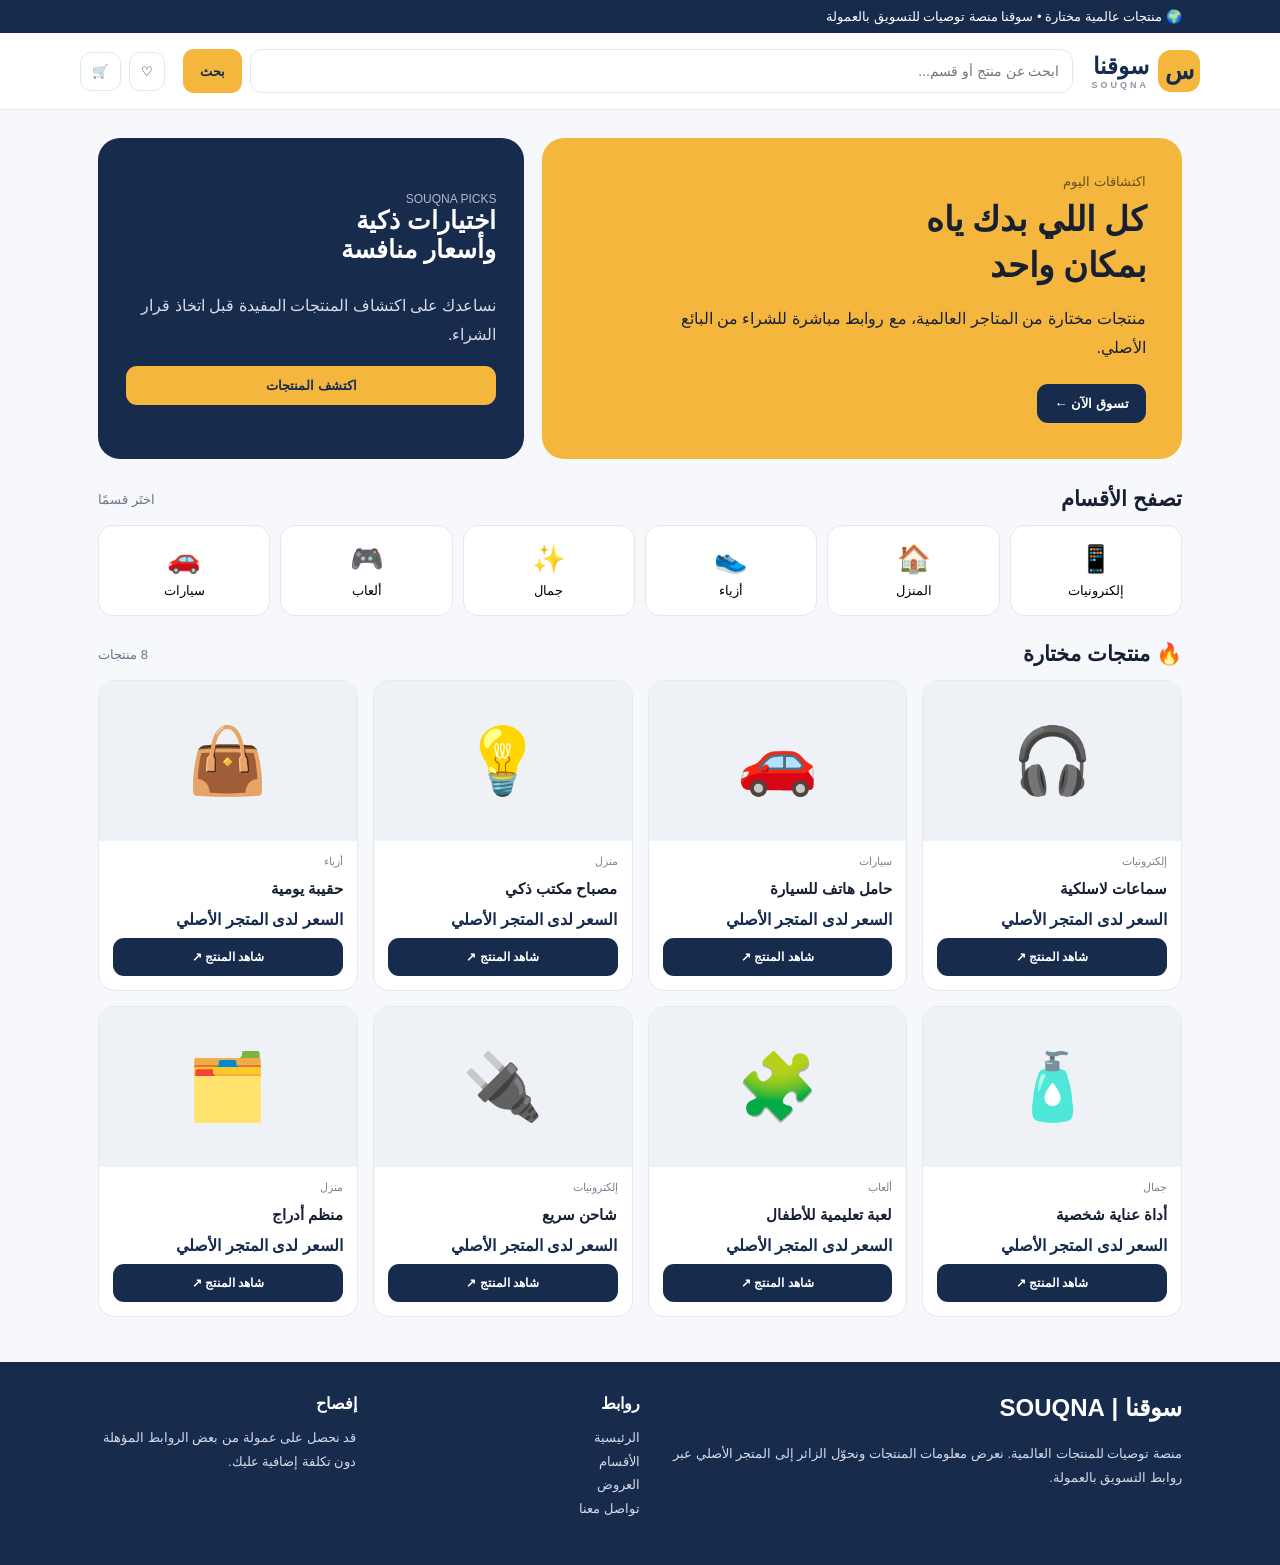
==== index.html @ 935a35ca "Update index.html" ====
<!doctype html>
<html lang="ar" dir="rtl">
<head>
  <meta name="mitgo-verification" content="55e03d18-4395-484b-be95-e72c18023c49" />
<meta charset="utf-8">
<meta name="viewport" content="width=device-width,initial-scale=1">
<title>سوقنا | SOUQNA</title>
<style>
:root{--navy:#172b4d;--gold:#f5b63d;--bg:#f6f8fb;--text:#172033;--muted:#697386;--line:#e4e8ef}
*{box-sizing:border-box}body{margin:0;font-family:Tahoma,Arial,sans-serif;background:var(--bg);color:var(--text)}
a{text-decoration:none;color:inherit}.wrap{max-width:1120px;margin:auto;padding:0 18px}
.top{background:var(--navy);color:#fff;font-size:13px;padding:9px 0}.header{background:#fff;border-bottom:1px solid var(--line);position:sticky;top:0;z-index:3}
.head{display:flex;align-items:center;gap:18px;padding:16px 0}.brand{display:flex;align-items:center;gap:9px;font-weight:800;font-size:23px;color:var(--navy);white-space:nowrap}.logo{width:42px;height:42px;border-radius:13px;background:var(--gold);display:grid;place-items:center;font-size:24px}
.search{flex:1;display:flex;gap:8px}.search input{width:100%;border:1px solid var(--line);border-radius:12px;padding:13px;font-size:14px}.btn{border:0;border-radius:11px;padding:12px 17px;font-weight:700;cursor:pointer}.primary{background:var(--navy);color:#fff}.gold{background:var(--gold);color:var(--navy)}.icons{display:flex;gap:8px}.iconbtn{border:1px solid var(--line);background:#fff;border-radius:11px;padding:11px;cursor:pointer}
.hero{margin:28px 0;display:grid;grid-template-columns:1.2fr .8fr;gap:18px}.hero-main{background:var(--gold);border-radius:22px;padding:36px;min-height:250px;display:flex;flex-direction:column;justify-content:center}.hero-main h1{font-size:34px;margin:8px 0;line-height:1.35}.hero-main p{margin:8px 0 22px;max-width:470px;line-height:1.8}.hero-side{background:var(--navy);color:#fff;border-radius:22px;padding:28px;display:flex;flex-direction:column;justify-content:center}.hero-side h2{font-size:25px;margin:0 0 12px}.section-head{display:flex;justify-content:space-between;align-items:center;margin:26px 0 14px}.section-head h2{font-size:21px;margin:0}.muted{color:var(--muted);font-size:13px}.categories{display:grid;grid-template-columns:repeat(6,1fr);gap:10px}.cat{background:#fff;border:1px solid var(--line);border-radius:15px;padding:17px 8px;text-align:center;cursor:pointer}.cat b{display:block;font-size:27px;margin-bottom:8px}.products{display:grid;grid-template-columns:repeat(4,1fr);gap:15px}.product{background:#fff;border:1px solid var(--line);border-radius:16px;overflow:hidden;display:flex;flex-direction:column}.visual{height:160px;background:#eef2f7;display:grid;place-items:center;font-size:65px}.body{padding:14px;display:flex;flex-direction:column;gap:9px;flex:1}.tag{font-size:11px;color:#7b8494}.product h3{font-size:15px;margin:0;line-height:1.6}.price{font-weight:800;color:var(--navy)}.product .btn{margin-top:auto;width:100%;font-size:12px}.notice{margin:20px 0;padding:14px;border:1px solid var(--line);background:#fff;border-radius:12px;display:none}.footer{margin-top:45px;background:var(--navy);color:#fff;padding:32px 0}.footer-grid{display:grid;grid-template-columns:2fr 1fr 1fr;gap:25px}.footer p{color:#d5dbea;line-height:1.8;font-size:13px}.small{font-size:12px;color:#aeb9ce}
@media(max-width:800px){.hero{grid-template-columns:1fr}.categories{grid-template-columns:repeat(3,1fr)}.products{grid-template-columns:repeat(2,1fr)}.head{flex-wrap:wrap}.search{order:3;flex-basis:100%}.hero-main h1{font-size:28px}.footer-grid{grid-template-columns:1fr 1fr}}
@media(max-width:430px){.wrap{padding:0 12px}.brand{font-size:20px}.icons{margin-right:auto}.hero-main,.hero-side{padding:24px}.products{gap:10px}.visual{height:125px}.body{padding:11px}.categories{gap:7px}.cat{font-size:12px}}
</style>
</head>
<body>
<div class="top"><div class="wrap">🌍 منتجات عالمية مختارة • سوقنا منصة توصيات للتسويق بالعمولة</div></div>
<header class="header"><div class="wrap head">
<a class="brand" href="#"><span class="logo">س</span><span>سوقنا<small style="display:block;font-size:9px;letter-spacing:3px;color:#8a94a6">SOUQNA</small></span></a>
<div class="search"><input id="search" placeholder="ابحث عن منتج أو قسم..."><button class="btn gold" onclick="filterProducts()">بحث</button></div>
<div class="icons"><button class="iconbtn" onclick="show('المفضلة ستتوفر عند ربط قاعدة البيانات.')">♡</button><button class="iconbtn" onclick="show('السلة غير مطلوبة في نموذج Affiliate؛ الشراء يتم لدى المتجر الأصلي.')">🛒</button></div>
</div></header>
<main class="wrap">
<section class="hero"><div class="hero-main"><div class="muted" style="color:#66501b">اكتشافات اليوم</div><h1>كل اللي بدك ياه<br>بمكان واحد</h1><p>منتجات مختارة من المتاجر العالمية، مع روابط مباشرة للشراء من البائع الأصلي.</p><div><button class="btn primary" onclick="document.getElementById('products').scrollIntoView({behavior:'smooth'})">تسوق الآن ←</button></div></div><div class="hero-side"><div class="small">SOUQNA PICKS</div><h2>اختيارات ذكية<br>وأسعار منافسة</h2><p style="line-height:1.8;color:#d5dbea">نساعدك على اكتشاف المنتجات المفيدة قبل اتخاذ قرار الشراء.</p><button class="btn gold" onclick="setCategory('الكل')">اكتشف المنتجات</button></div></section>
<div class="section-head"><h2>تصفح الأقسام</h2><span class="muted">اختَر قسمًا</span></div>
<div class="categories">
<button class="cat" onclick="setCategory('إلكترونيات')"><b>📱</b>إلكترونيات</button><button class="cat" onclick="setCategory('منزل')"><b>🏠</b>المنزل</button><button class="cat" onclick="setCategory('أزياء')"><b>👟</b>أزياء</button><button class="cat" onclick="setCategory('جمال')"><b>✨</b>جمال</button><button class="cat" onclick="setCategory('ألعاب')"><b>🎮</b>ألعاب</button><button class="cat" onclick="setCategory('سيارات')"><b>🚗</b>سيارات</button>
</div>
<div class="section-head"><h2>🔥 منتجات مختارة</h2><span id="count" class="muted"></span></div>
<div id="products" class="products"></div><div id="notice" class="notice" role="status"></div>
</main>
<footer class="footer"><div class="wrap footer-grid"><div><h2 style="margin-top:0">سوقنا | SOUQNA</h2><p>منصة توصيات للمنتجات العالمية. نعرض معلومات المنتجات ونحوّل الزائر إلى المتجر الأصلي عبر روابط التسويق بالعمولة.</p></div><div><b>روابط</b><p>الرئيسية<br>الأقسام<br>العروض<br>تواصل معنا</p></div><div><b>إفصاح</b><p>قد نحصل على عمولة من بعض الروابط المؤهلة دون تكلفة إضافية عليك.</p></div></div></footer>
<script>
const data=[
['سماعات لاسلكية','إلكترونيات','🎧'],['حامل هاتف للسيارة','سيارات','🚗'],['مصباح مكتب ذكي','منزل','💡'],['حقيبة يومية','أزياء','👜'],['أداة عناية شخصية','جمال','🧴'],['لعبة تعليمية للأطفال','ألعاب','🧩'],['شاحن سريع','إلكترونيات','🔌'],['منظم أدراج','منزل','🗂️']
];
let category='الكل';
function render(){const q=document.getElementById('search').value.trim().toLowerCase();const arr=data.filter(p=>(category==='الكل'||p[1]===category)&&(!q||(p[0]+' '+p[1]).toLowerCase().includes(q)));document.getElementById('count').textContent=arr.length+' منتجات';document.getElementById('products').innerHTML=arr.map(p=>`<article class="product"><div class="visual">${p[2]}</div><div class="body"><span class="tag">${p[1]}</span><h3>${p[0]}</h3><div class="price">السعر لدى المتجر الأصلي</div><button class="btn primary" onclick="show('هذا نموذج تجريبي. سنضع رابط Affiliate الحقيقي بعد اعتماد البرنامج وربط المنتجات.')">شاهد المنتج ↗</button></div></article>`).join('')||'<p class="muted">لم نجد منتجات مطابقة.</p>'}
function setCategory(c){category=c;render();document.getElementById('products').scrollIntoView({behavior:'smooth',block:'start'})}
function filterProducts(){category='الكل';render()}
function show(t){const n=document.getElementById('notice');n.textContent=t;n.style.display='block'}
document.getElementById('search').addEventListener('keydown',e=>{if(e.key==='Enter')filterProducts()});render();
</script>
</body>
</html>
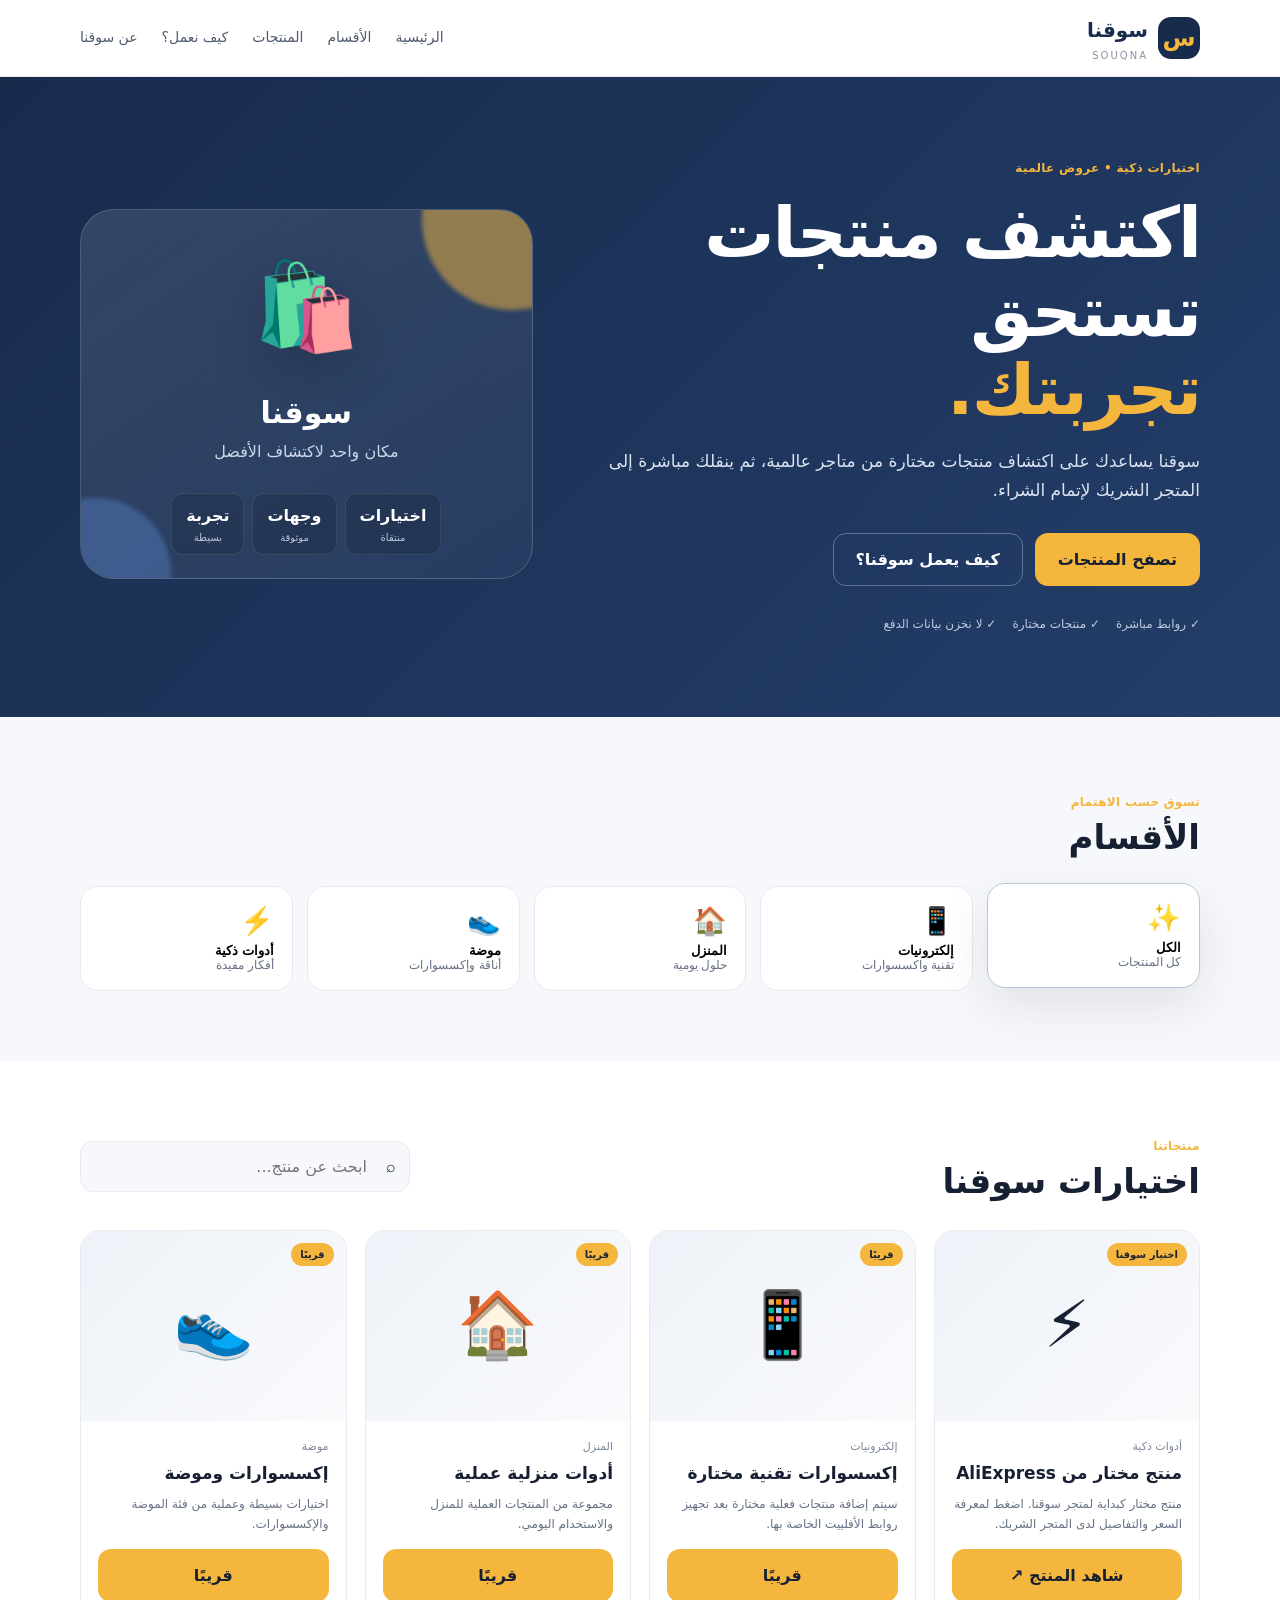
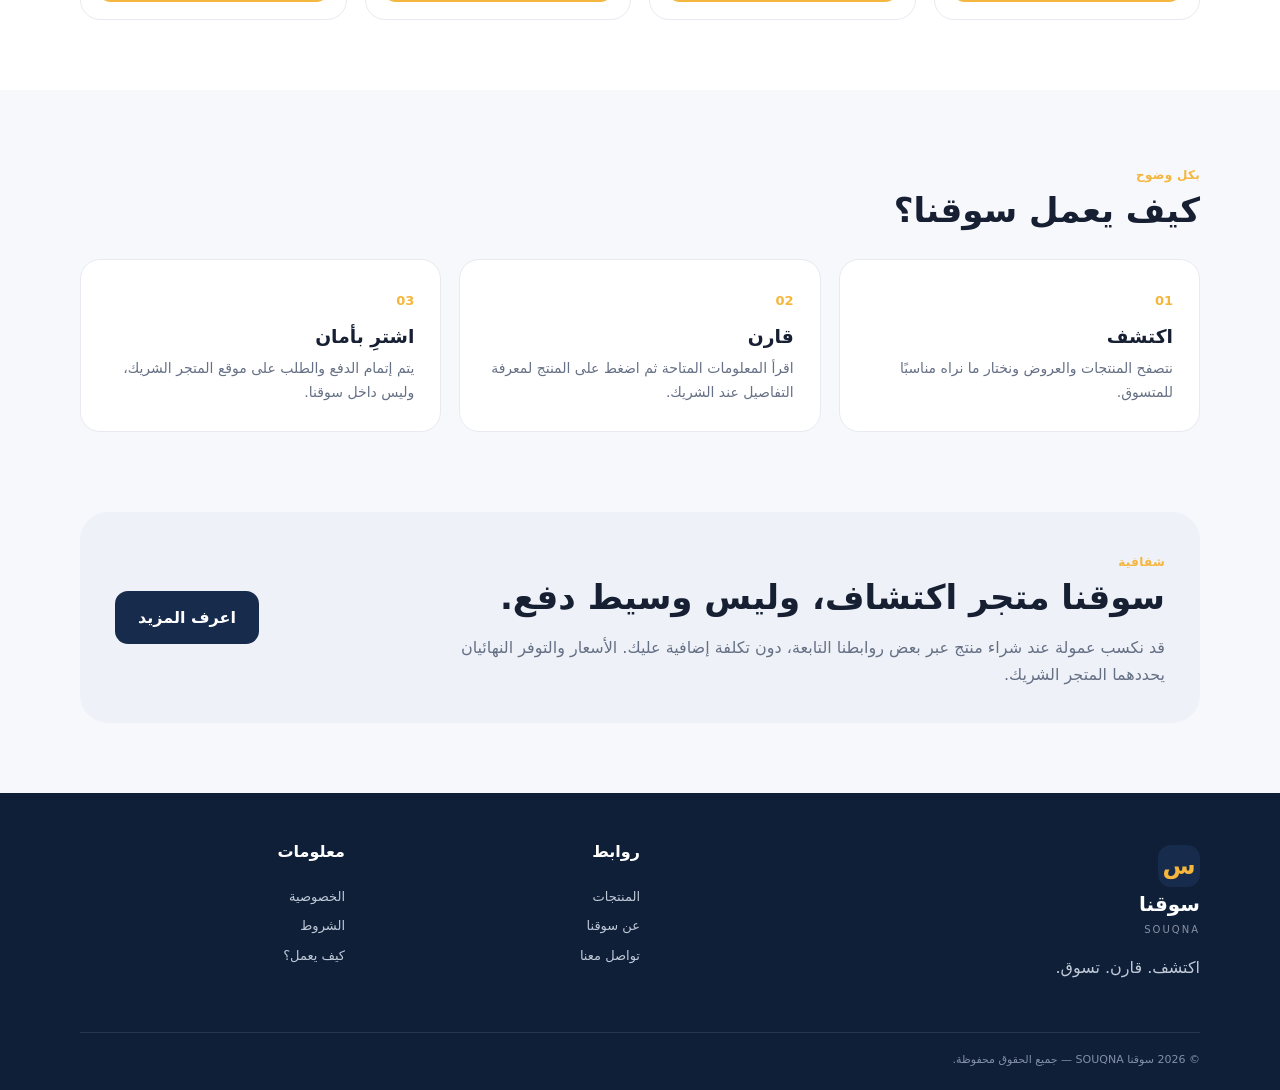
==== commit c686e8ea: "Add files via upload" ====
--- a/index.html
+++ b/index.html
@@ -1,49 +1,116 @@
 <!doctype html>
 <html lang="ar" dir="rtl">
 <head>
-  <meta name="mitgo-verification" content="55e03d18-4395-484b-be95-e72c18023c49" />
-<meta charset="utf-8">
-<meta name="viewport" content="width=device-width,initial-scale=1">
-<title>سوقنا | SOUQNA</title>
-<style>
-:root{--navy:#172b4d;--gold:#f5b63d;--bg:#f6f8fb;--text:#172033;--muted:#697386;--line:#e4e8ef}
-*{box-sizing:border-box}body{margin:0;font-family:Tahoma,Arial,sans-serif;background:var(--bg);color:var(--text)}
-a{text-decoration:none;color:inherit}.wrap{max-width:1120px;margin:auto;padding:0 18px}
-.top{background:var(--navy);color:#fff;font-size:13px;padding:9px 0}.header{background:#fff;border-bottom:1px solid var(--line);position:sticky;top:0;z-index:3}
-.head{display:flex;align-items:center;gap:18px;padding:16px 0}.brand{display:flex;align-items:center;gap:9px;font-weight:800;font-size:23px;color:var(--navy);white-space:nowrap}.logo{width:42px;height:42px;border-radius:13px;background:var(--gold);display:grid;place-items:center;font-size:24px}
-.search{flex:1;display:flex;gap:8px}.search input{width:100%;border:1px solid var(--line);border-radius:12px;padding:13px;font-size:14px}.btn{border:0;border-radius:11px;padding:12px 17px;font-weight:700;cursor:pointer}.primary{background:var(--navy);color:#fff}.gold{background:var(--gold);color:var(--navy)}.icons{display:flex;gap:8px}.iconbtn{border:1px solid var(--line);background:#fff;border-radius:11px;padding:11px;cursor:pointer}
-.hero{margin:28px 0;display:grid;grid-template-columns:1.2fr .8fr;gap:18px}.hero-main{background:var(--gold);border-radius:22px;padding:36px;min-height:250px;display:flex;flex-direction:column;justify-content:center}.hero-main h1{font-size:34px;margin:8px 0;line-height:1.35}.hero-main p{margin:8px 0 22px;max-width:470px;line-height:1.8}.hero-side{background:var(--navy);color:#fff;border-radius:22px;padding:28px;display:flex;flex-direction:column;justify-content:center}.hero-side h2{font-size:25px;margin:0 0 12px}.section-head{display:flex;justify-content:space-between;align-items:center;margin:26px 0 14px}.section-head h2{font-size:21px;margin:0}.muted{color:var(--muted);font-size:13px}.categories{display:grid;grid-template-columns:repeat(6,1fr);gap:10px}.cat{background:#fff;border:1px solid var(--line);border-radius:15px;padding:17px 8px;text-align:center;cursor:pointer}.cat b{display:block;font-size:27px;margin-bottom:8px}.products{display:grid;grid-template-columns:repeat(4,1fr);gap:15px}.product{background:#fff;border:1px solid var(--line);border-radius:16px;overflow:hidden;display:flex;flex-direction:column}.visual{height:160px;background:#eef2f7;display:grid;place-items:center;font-size:65px}.body{padding:14px;display:flex;flex-direction:column;gap:9px;flex:1}.tag{font-size:11px;color:#7b8494}.product h3{font-size:15px;margin:0;line-height:1.6}.price{font-weight:800;color:var(--navy)}.product .btn{margin-top:auto;width:100%;font-size:12px}.notice{margin:20px 0;padding:14px;border:1px solid var(--line);background:#fff;border-radius:12px;display:none}.footer{margin-top:45px;background:var(--navy);color:#fff;padding:32px 0}.footer-grid{display:grid;grid-template-columns:2fr 1fr 1fr;gap:25px}.footer p{color:#d5dbea;line-height:1.8;font-size:13px}.small{font-size:12px;color:#aeb9ce}
-@media(max-width:800px){.hero{grid-template-columns:1fr}.categories{grid-template-columns:repeat(3,1fr)}.products{grid-template-columns:repeat(2,1fr)}.head{flex-wrap:wrap}.search{order:3;flex-basis:100%}.hero-main h1{font-size:28px}.footer-grid{grid-template-columns:1fr 1fr}}
-@media(max-width:430px){.wrap{padding:0 12px}.brand{font-size:20px}.icons{margin-right:auto}.hero-main,.hero-side{padding:24px}.products{gap:10px}.visual{height:125px}.body{padding:11px}.categories{gap:7px}.cat{font-size:12px}}
-</style>
+  <meta charset="utf-8">
+  <meta name="viewport" content="width=device-width, initial-scale=1">
+  <meta name="description" content="سوقنا - متجر أفلييت عربي لاكتشاف المنتجات والعروض المختارة.">
+  <meta name="theme-color" content="#172b4d">
+  <title>سوقنا | SOUQNA</title>
+  <link rel="stylesheet" href="style.css">
 </head>
 <body>
-<div class="top"><div class="wrap">🌍 منتجات عالمية مختارة • سوقنا منصة توصيات للتسويق بالعمولة</div></div>
-<header class="header"><div class="wrap head">
-<a class="brand" href="#"><span class="logo">س</span><span>سوقنا<small style="display:block;font-size:9px;letter-spacing:3px;color:#8a94a6">SOUQNA</small></span></a>
-<div class="search"><input id="search" placeholder="ابحث عن منتج أو قسم..."><button class="btn gold" onclick="filterProducts()">بحث</button></div>
-<div class="icons"><button class="iconbtn" onclick="show('المفضلة ستتوفر عند ربط قاعدة البيانات.')">♡</button><button class="iconbtn" onclick="show('السلة غير مطلوبة في نموذج Affiliate؛ الشراء يتم لدى المتجر الأصلي.')">🛒</button></div>
-</div></header>
-<main class="wrap">
-<section class="hero"><div class="hero-main"><div class="muted" style="color:#66501b">اكتشافات اليوم</div><h1>كل اللي بدك ياه<br>بمكان واحد</h1><p>منتجات مختارة من المتاجر العالمية، مع روابط مباشرة للشراء من البائع الأصلي.</p><div><button class="btn primary" onclick="document.getElementById('products').scrollIntoView({behavior:'smooth'})">تسوق الآن ←</button></div></div><div class="hero-side"><div class="small">SOUQNA PICKS</div><h2>اختيارات ذكية<br>وأسعار منافسة</h2><p style="line-height:1.8;color:#d5dbea">نساعدك على اكتشاف المنتجات المفيدة قبل اتخاذ قرار الشراء.</p><button class="btn gold" onclick="setCategory('الكل')">اكتشف المنتجات</button></div></section>
-<div class="section-head"><h2>تصفح الأقسام</h2><span class="muted">اختَر قسمًا</span></div>
-<div class="categories">
-<button class="cat" onclick="setCategory('إلكترونيات')"><b>📱</b>إلكترونيات</button><button class="cat" onclick="setCategory('منزل')"><b>🏠</b>المنزل</button><button class="cat" onclick="setCategory('أزياء')"><b>👟</b>أزياء</button><button class="cat" onclick="setCategory('جمال')"><b>✨</b>جمال</button><button class="cat" onclick="setCategory('ألعاب')"><b>🎮</b>ألعاب</button><button class="cat" onclick="setCategory('سيارات')"><b>🚗</b>سيارات</button>
-</div>
-<div class="section-head"><h2>🔥 منتجات مختارة</h2><span id="count" class="muted"></span></div>
-<div id="products" class="products"></div><div id="notice" class="notice" role="status"></div>
-</main>
-<footer class="footer"><div class="wrap footer-grid"><div><h2 style="margin-top:0">سوقنا | SOUQNA</h2><p>منصة توصيات للمنتجات العالمية. نعرض معلومات المنتجات ونحوّل الزائر إلى المتجر الأصلي عبر روابط التسويق بالعمولة.</p></div><div><b>روابط</b><p>الرئيسية<br>الأقسام<br>العروض<br>تواصل معنا</p></div><div><b>إفصاح</b><p>قد نحصل على عمولة من بعض الروابط المؤهلة دون تكلفة إضافية عليك.</p></div></div></footer>
-<script>
-const data=[
-['سماعات لاسلكية','إلكترونيات','🎧'],['حامل هاتف للسيارة','سيارات','🚗'],['مصباح مكتب ذكي','منزل','💡'],['حقيبة يومية','أزياء','👜'],['أداة عناية شخصية','جمال','🧴'],['لعبة تعليمية للأطفال','ألعاب','🧩'],['شاحن سريع','إلكترونيات','🔌'],['منظم أدراج','منزل','🗂️']
-];
-let category='الكل';
-function render(){const q=document.getElementById('search').value.trim().toLowerCase();const arr=data.filter(p=>(category==='الكل'||p[1]===category)&&(!q||(p[0]+' '+p[1]).toLowerCase().includes(q)));document.getElementById('count').textContent=arr.length+' منتجات';document.getElementById('products').innerHTML=arr.map(p=>`<article class="product"><div class="visual">${p[2]}</div><div class="body"><span class="tag">${p[1]}</span><h3>${p[0]}</h3><div class="price">السعر لدى المتجر الأصلي</div><button class="btn primary" onclick="show('هذا نموذج تجريبي. سنضع رابط Affiliate الحقيقي بعد اعتماد البرنامج وربط المنتجات.')">شاهد المنتج ↗</button></div></article>`).join('')||'<p class="muted">لم نجد منتجات مطابقة.</p>'}
-function setCategory(c){category=c;render();document.getElementById('products').scrollIntoView({behavior:'smooth',block:'start'})}
-function filterProducts(){category='الكل';render()}
-function show(t){const n=document.getElementById('notice');n.textContent=t;n.style.display='block'}
-document.getElementById('search').addEventListener('keydown',e=>{if(e.key==='Enter')filterProducts()});render();
-</script>
+  <header class="topbar">
+    <div class="container nav">
+      <a class="brand" href="index.html" aria-label="سوقنا">
+        <span class="brand-mark">س</span>
+        <span><strong>سوقنا</strong><small>SOUQNA</small></span>
+      </a>
+      <nav class="navlinks" aria-label="التنقل">
+        <a href="#home">الرئيسية</a>
+        <a href="#categories">الأقسام</a>
+        <a href="#products">المنتجات</a>
+        <a href="#how">كيف نعمل؟</a>
+        <a href="about.html">عن سوقنا</a>
+      </nav>
+      <button class="menu-btn" id="menuBtn" aria-label="فتح القائمة">☰</button>
+    </div>
+  </header>
+
+  <main id="home">
+    <section class="hero">
+      <div class="container hero-grid">
+        <div>
+          <span class="eyebrow">اختيارات ذكية • عروض عالمية</span>
+          <h1>اكتشف منتجات تستحق<br><span>تجربتك.</span></h1>
+          <p>سوقنا يساعدك على اكتشاف منتجات مختارة من متاجر عالمية، ثم ينقلك مباشرة إلى المتجر الشريك لإتمام الشراء.</p>
+          <div class="hero-actions">
+            <a class="btn primary" href="#products">تصفح المنتجات</a>
+            <a class="btn ghost" href="#how">كيف يعمل سوقنا؟</a>
+          </div>
+          <div class="trust">
+            <span>✓ روابط مباشرة</span>
+            <span>✓ منتجات مختارة</span>
+            <span>✓ لا نخزن بيانات الدفع</span>
+          </div>
+        </div>
+        <div class="hero-card">
+          <div class="orb orb1"></div><div class="orb orb2"></div>
+          <div class="hero-icon">🛍️</div>
+          <strong>سوقنا</strong>
+          <span>مكان واحد لاكتشاف الأفضل</span>
+          <div class="mini-stats">
+            <div><b>اختيارات</b><small>منتقاة</small></div>
+            <div><b>وجهات</b><small>موثوقة</small></div>
+            <div><b>تجربة</b><small>بسيطة</small></div>
+          </div>
+        </div>
+      </div>
+    </section>
+
+    <section class="section" id="categories">
+      <div class="container">
+        <div class="section-head">
+          <div><span class="eyebrow">تسوق حسب الاهتمام</span><h2>الأقسام</h2></div>
+        </div>
+        <div class="categories">
+          <button class="cat active" data-category="all"><span>✨</span><b>الكل</b><small>كل المنتجات</small></button>
+          <button class="cat" data-category="electronics"><span>📱</span><b>إلكترونيات</b><small>تقنية واكسسوارات</small></button>
+          <button class="cat" data-category="home"><span>🏠</span><b>المنزل</b><small>حلول يومية</small></button>
+          <button class="cat" data-category="fashion"><span>👟</span><b>موضة</b><small>أناقة وإكسسوارات</small></button>
+          <button class="cat" data-category="gadgets"><span>⚡</span><b>أدوات ذكية</b><small>أفكار مفيدة</small></button>
+        </div>
+      </div>
+    </section>
+
+    <section class="section products-section" id="products">
+      <div class="container">
+        <div class="section-head products-head">
+          <div><span class="eyebrow">منتجاتنا</span><h2>اختيارات سوقنا</h2></div>
+          <div class="search-wrap"><span>⌕</span><input id="search" type="search" placeholder="ابحث عن منتج..."></div>
+        </div>
+        <div id="productsGrid" class="products-grid"></div>
+        <div id="empty" class="empty hidden">لا توجد منتجات مطابقة لبحثك.</div>
+      </div>
+    </section>
+
+    <section class="section how" id="how">
+      <div class="container">
+        <div class="section-head"><div><span class="eyebrow">بكل وضوح</span><h2>كيف يعمل سوقنا؟</h2></div></div>
+        <div class="steps">
+          <div class="step"><i>01</i><h3>اكتشف</h3><p>نتصفح المنتجات والعروض ونختار ما نراه مناسبًا للمتسوق.</p></div>
+          <div class="step"><i>02</i><h3>قارن</h3><p>اقرأ المعلومات المتاحة ثم اضغط على المنتج لمعرفة التفاصيل عند الشريك.</p></div>
+          <div class="step"><i>03</i><h3>اشترِ بأمان</h3><p>يتم إتمام الدفع والطلب على موقع المتجر الشريك، وليس داخل سوقنا.</p></div>
+        </div>
+      </div>
+    </section>
+
+    <section class="section about-strip">
+      <div class="container about-box">
+        <div><span class="eyebrow">شفافية</span><h2>سوقنا متجر اكتشاف، وليس وسيط دفع.</h2>
+        <p>قد نكسب عمولة عند شراء منتج عبر بعض روابطنا التابعة، دون تكلفة إضافية عليك. الأسعار والتوفر النهائيان يحددهما المتجر الشريك.</p></div>
+        <a class="btn dark" href="about.html">اعرف المزيد</a>
+      </div>
+    </section>
+  </main>
+
+  <footer>
+    <div class="container footer-grid">
+      <div><a class="brand footer-brand" href="index.html"><span class="brand-mark">س</span><span><strong>سوقنا</strong><small>SOUQNA</small></span></a><p>اكتشف. قارن. تسوق.</p></div>
+      <div><h4>روابط</h4><a href="#products">المنتجات</a><a href="about.html">عن سوقنا</a><a href="contact.html">تواصل معنا</a></div>
+      <div><h4>معلومات</h4><a href="privacy.html">الخصوصية</a><a href="terms.html">الشروط</a><a href="#how">كيف يعمل؟</a></div>
+    </div>
+    <div class="container copyright">© <span id="year"></span> سوقنا SOUQNA — جميع الحقوق محفوظة.</div>
+  </footer>
+  <script src="app.js"></script>
 </body>
-</html>
+</html>
--- a/style.css
+++ b/style.css
@@ -0,0 +1,11 @@
+:root{--navy:#172b4d;--navy2:#0f1f38;--gold:#f5b63d;--bg:#f7f8fb;--card:#fff;--text:#172033;--muted:#667085;--line:#e7eaf0;--radius:22px;--shadow:0 18px 50px rgba(18,32,55,.10)}
+*{box-sizing:border-box}html{scroll-behavior:smooth}body{margin:0;font-family:system-ui,-apple-system,"Segoe UI",Tahoma,Arial,sans-serif;background:var(--bg);color:var(--text);line-height:1.7}a{text-decoration:none;color:inherit}.container{width:min(1120px,calc(100% - 32px));margin:auto}
+.topbar{position:sticky;top:0;z-index:20;background:rgba(255,255,255,.94);backdrop-filter:blur(12px);border-bottom:1px solid var(--line)}.nav{height:76px;display:flex;align-items:center;gap:28px}.brand{display:flex;align-items:center;gap:10px;min-width:155px}.brand strong{display:block;font-size:20px;color:var(--navy)}.brand small{display:block;font-size:10px;letter-spacing:2px;color:#8791a3}.brand-mark{display:grid;place-items:center;width:42px;height:42px;border-radius:13px;background:var(--navy);color:var(--gold);font-weight:900;font-size:24px}.navlinks{display:flex;gap:24px;margin-right:auto;font-size:14px;color:#4f5b70}.navlinks a:hover{color:var(--navy)}.menu-btn{display:none;border:0;background:transparent;font-size:25px}
+.hero{background:linear-gradient(135deg,var(--navy),#243e69);color:#fff;padding:76px 0 82px;overflow:hidden}.hero-grid{display:grid;grid-template-columns:1.15fr .85fr;align-items:center;gap:55px}.eyebrow{font-size:12px;font-weight:800;color:var(--gold);letter-spacing:.3px}.hero h1{font-size:clamp(40px,6vw,70px);line-height:1.12;margin:14px 0 18px;letter-spacing:-2px}.hero h1 span{color:var(--gold)}.hero p{max-width:620px;color:#dce4f2;font-size:17px}.hero-actions{display:flex;gap:12px;margin:28px 0}.btn{display:inline-flex;align-items:center;justify-content:center;padding:12px 22px;border-radius:13px;font-weight:800;border:1px solid transparent;cursor:pointer}.btn.primary{background:var(--gold);color:#172033}.btn.ghost{border-color:#607496;color:#fff}.btn.dark{background:var(--navy);color:#fff}.trust{display:flex;flex-wrap:wrap;gap:16px;color:#bfcbe0;font-size:12px}.hero-card{position:relative;min-height:370px;border:1px solid rgba(255,255,255,.16);border-radius:34px;background:linear-gradient(145deg,rgba(255,255,255,.12),rgba(255,255,255,.04));display:flex;flex-direction:column;align-items:center;justify-content:center;overflow:hidden}.hero-icon{font-size:86px;filter:drop-shadow(0 15px 25px rgba(0,0,0,.18))}.hero-card strong{font-size:30px;margin-top:8px}.hero-card>span{color:#cbd6e8}.orb{position:absolute;border-radius:50%;filter:blur(2px);opacity:.5}.orb1{width:180px;height:180px;background:var(--gold);top:-80px;right:-70px}.orb2{width:150px;height:150px;background:#5279b8;bottom:-70px;left:-60px}.mini-stats{display:flex;gap:8px;margin-top:28px}.mini-stats div{background:rgba(0,0,0,.14);border:1px solid rgba(255,255,255,.1);padding:8px 14px;border-radius:12px;text-align:center}.mini-stats b,.mini-stats small{display:block}.mini-stats small{font-size:10px;color:#bdc9dc}
+.section{padding:70px 0}.section-head{display:flex;align-items:end;justify-content:space-between;margin-bottom:28px}.section h2{font-size:34px;margin:3px 0 0;line-height:1.2}.categories{display:grid;grid-template-columns:repeat(5,1fr);gap:14px}.cat{border:1px solid var(--line);background:#fff;border-radius:18px;padding:18px;text-align:right;cursor:pointer;transition:.2s}.cat:hover,.cat.active{transform:translateY(-3px);border-color:#b9c5d7;box-shadow:var(--shadow)}.cat span{font-size:27px;display:block;margin-bottom:6px}.cat b,.cat small{display:block}.cat small{color:var(--muted);font-size:12px}
+.products-section{background:#fff}.products-head{align-items:center}.search-wrap{display:flex;align-items:center;gap:8px;border:1px solid var(--line);background:var(--bg);padding:0 13px;border-radius:13px;width:min(330px,100%)}.search-wrap input{border:0;outline:0;background:transparent;padding:11px;width:100%;font:inherit}.products-grid{display:grid;grid-template-columns:repeat(4,1fr);gap:18px}.product{border:1px solid var(--line);border-radius:20px;overflow:hidden;background:#fff;transition:.2s;display:flex;flex-direction:column}.product:hover{transform:translateY(-4px);box-shadow:var(--shadow)}.product-media{height:190px;background:linear-gradient(135deg,#eef2f8,#f9fafc);display:grid;place-items:center;font-size:65px;position:relative}.badge{position:absolute;top:12px;right:12px;background:var(--gold);color:#1a2332;padding:3px 9px;border-radius:99px;font-size:10px;font-weight:900}.product-body{padding:17px;display:flex;flex-direction:column;flex:1}.product-cat{font-size:11px;color:#7a8598}.product h3{font-size:17px;line-height:1.45;margin:5px 0 8px}.product p{font-size:12px;color:var(--muted);margin:0 0 14px}.product .btn{width:100%;margin-top:auto}.empty{text-align:center;padding:40px;color:var(--muted)}.hidden{display:none}
+.how{background:var(--bg)}.steps{display:grid;grid-template-columns:repeat(3,1fr);gap:18px}.step{background:#fff;border:1px solid var(--line);padding:26px;border-radius:20px}.step i{font-style:normal;color:var(--gold);font-weight:900;font-size:13px}.step h3{margin:8px 0 4px}.step p{color:var(--muted);font-size:14px;margin:0}.about-strip{padding-top:10px}.about-box{background:#eef2f8;border-radius:28px;padding:35px;display:flex;justify-content:space-between;align-items:center;gap:25px}.about-box h2{max-width:680px}.about-box p{color:var(--muted);max-width:750px;margin-bottom:0}
+footer{background:var(--navy2);color:#bfc9d8;padding:45px 0 20px}.footer-grid{display:grid;grid-template-columns:2fr 1fr 1fr;gap:30px}.footer-brand strong{color:#fff}.footer-grid h4{color:#fff;margin-top:0}.footer-grid a{display:block;margin:7px 0;font-size:13px}.footer-grid a:hover{color:#fff}.copyright{border-top:1px solid rgba(255,255,255,.1);margin-top:35px;padding-top:18px;font-size:11px;color:#8290a7}
+.page{min-height:65vh;padding:65px 0}.page-card{background:#fff;border:1px solid var(--line);border-radius:25px;padding:35px;max-width:900px;margin:auto}.page-card h1{margin-top:0}.page-card h2{margin-top:30px}.page-card p,.page-card li{color:#5d687b}
+@media(max-width:850px){.navlinks{display:none}.menu-btn{display:block;margin-right:auto}.nav{height:68px}.hero{padding:55px 0}.hero-grid{grid-template-columns:1fr}.hero-card{min-height:290px}.categories{grid-template-columns:repeat(2,1fr)}.products-grid{grid-template-columns:repeat(2,1fr)}.steps{grid-template-columns:1fr}.about-box{flex-direction:column;align-items:flex-start}}
+@media(max-width:520px){.container{width:min(100% - 22px,1120px)}.hero h1{font-size:42px}.hero-actions{flex-direction:column}.btn{width:100%}.products-head{display:block}.search-wrap{width:100%;margin-top:18px}.products-grid{grid-template-columns:1fr 1fr;gap:10px}.product-media{height:150px}.product-body{padding:12px}.product h3{font-size:14px}.product p{font-size:11px}.categories{gap:9px}.cat{padding:13px}.cat small{font-size:10px}.section{padding:50px 0}.footer-grid{grid-template-columns:1fr 1fr}}
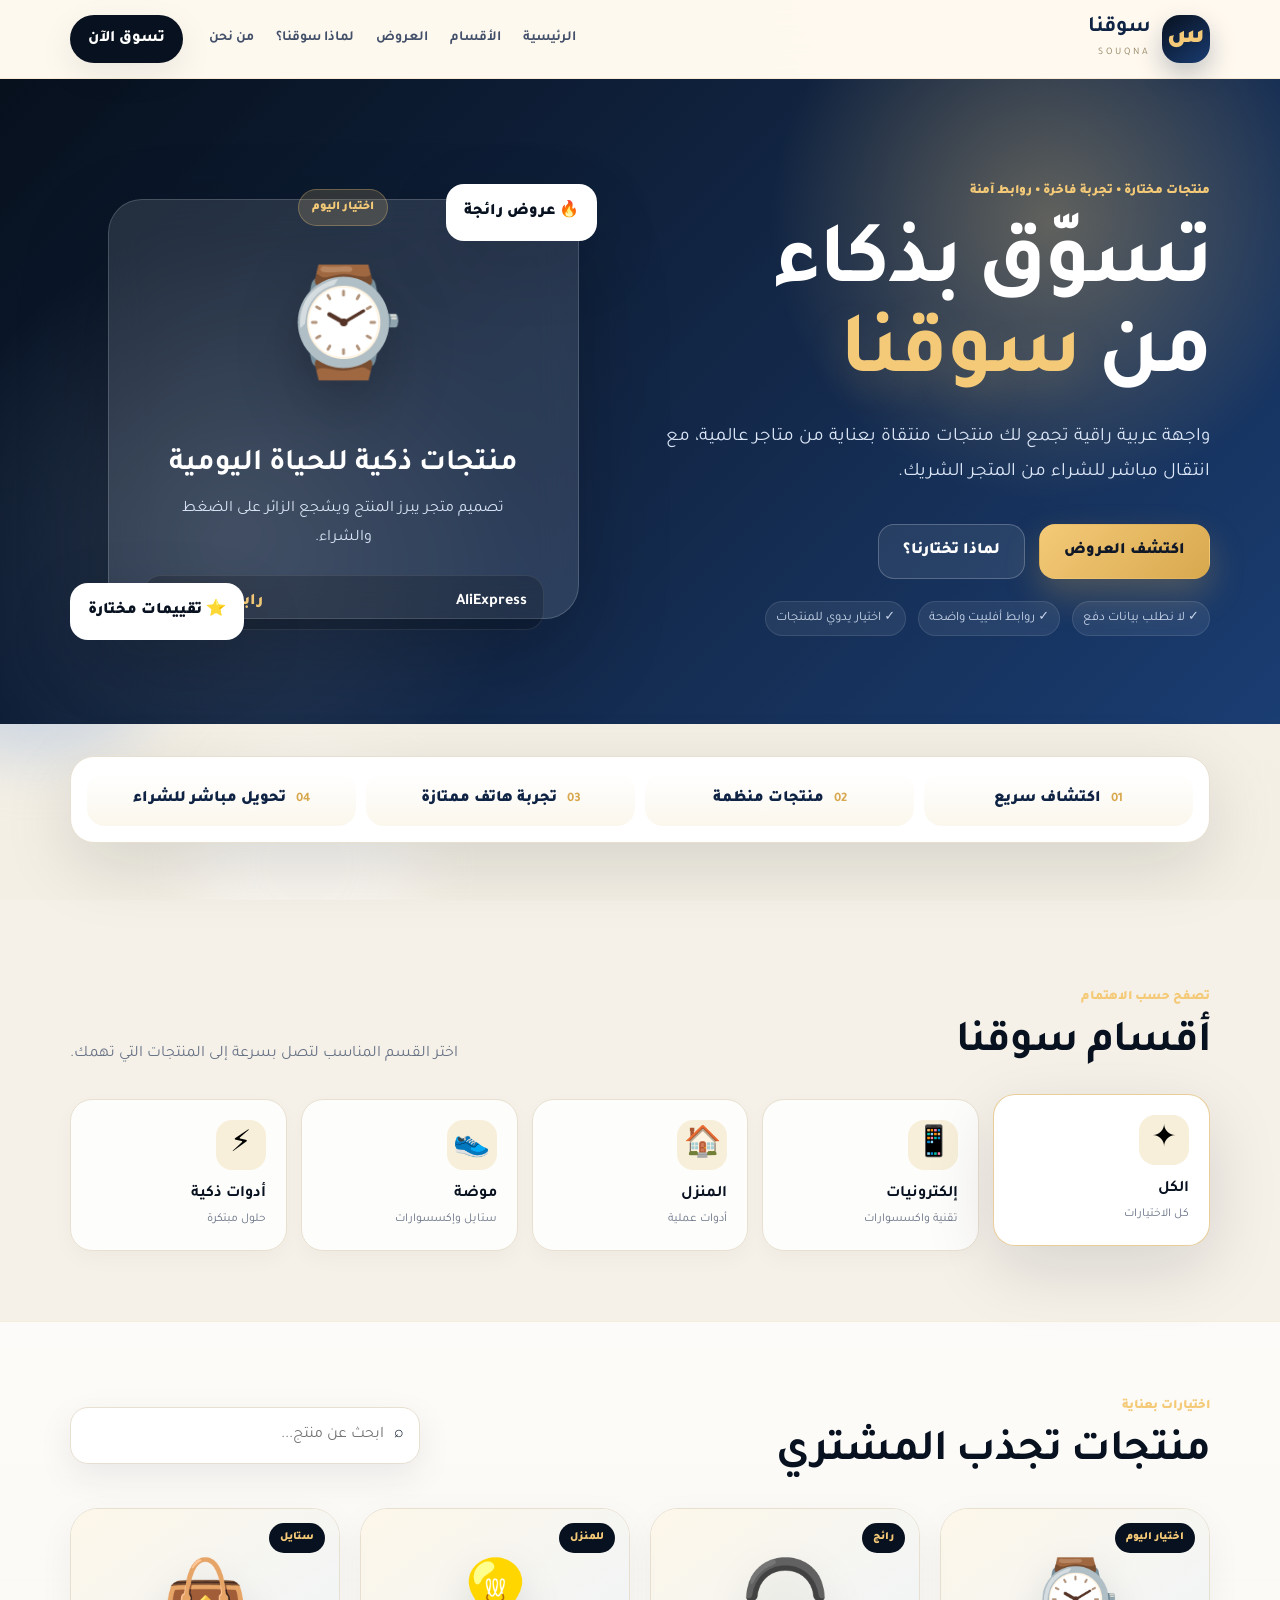
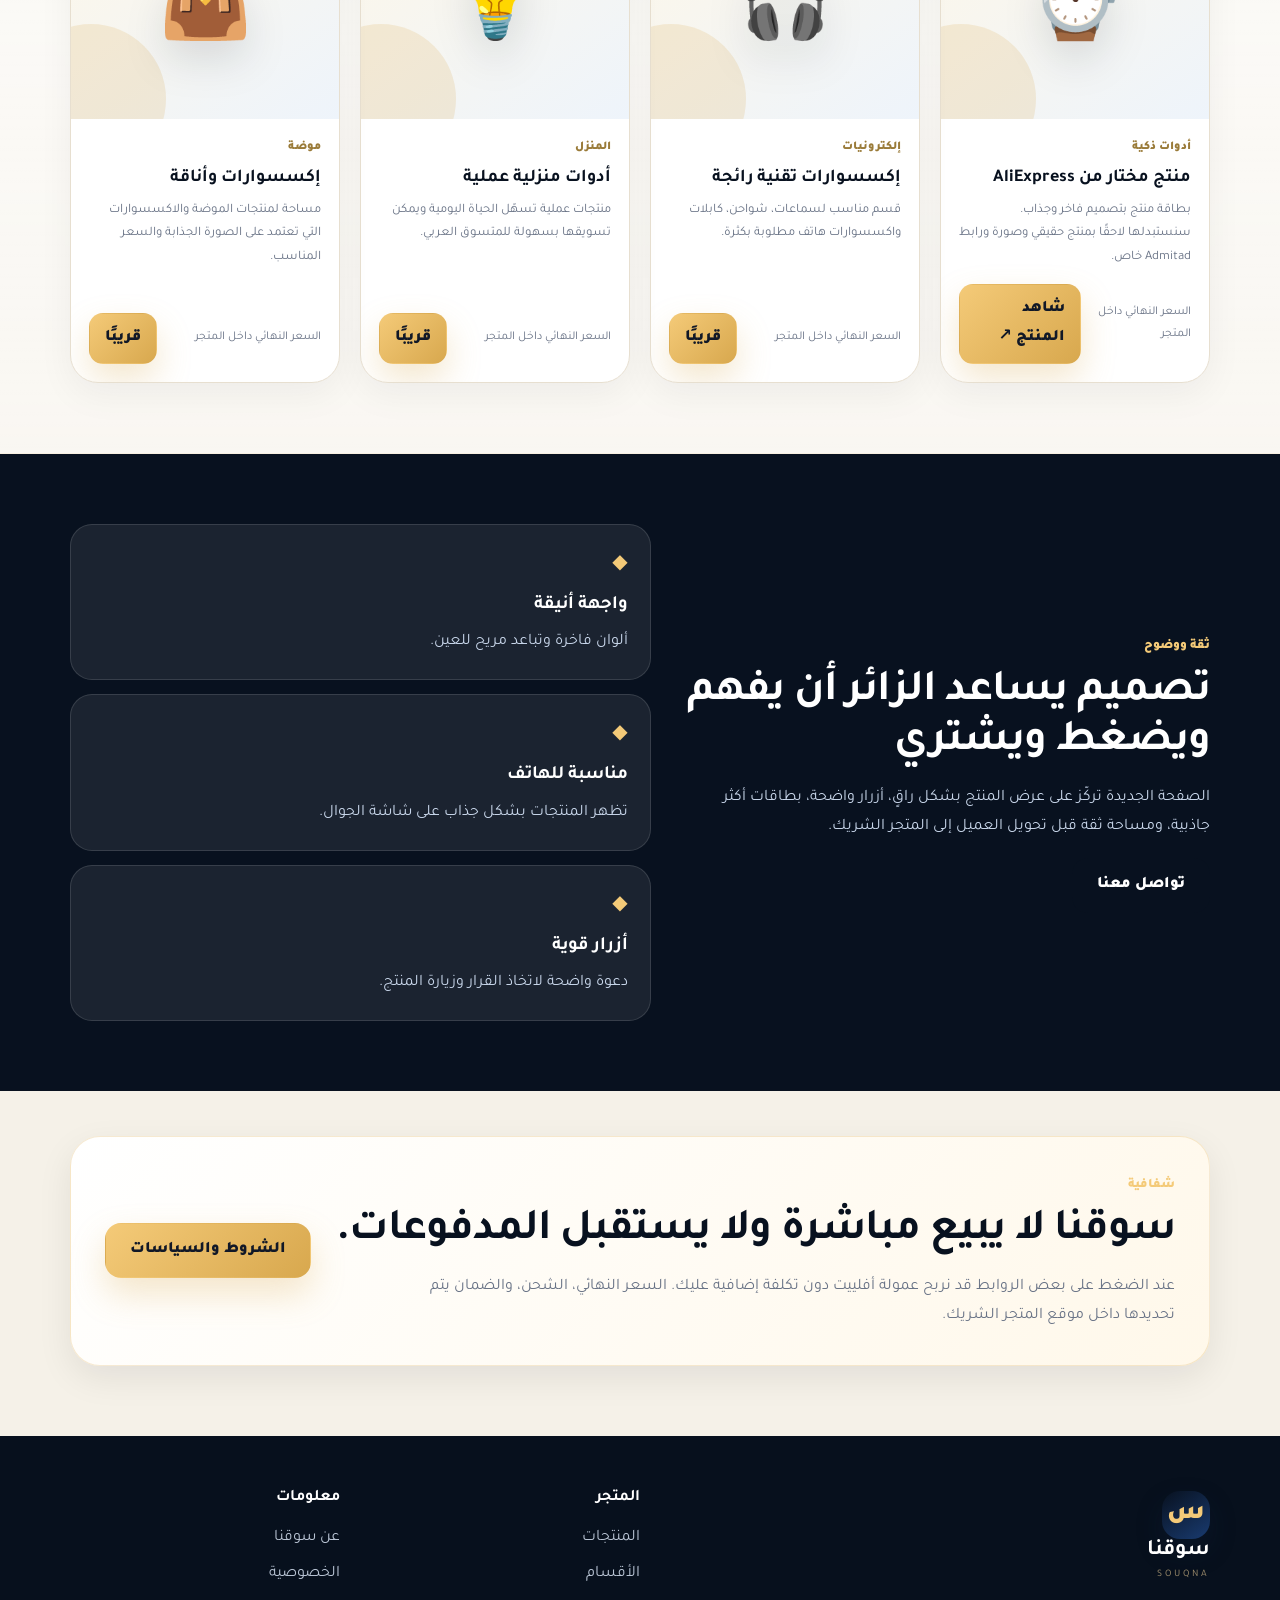
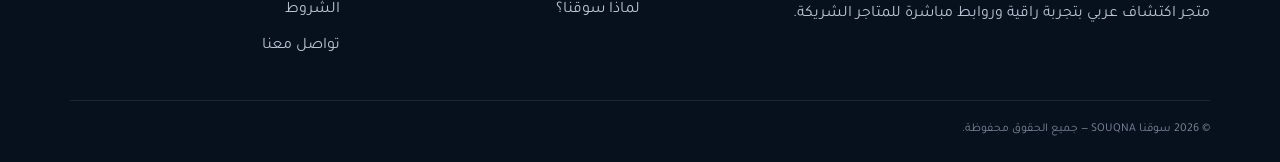
==== commit fcce040f: "Add files via upload" ====
--- a/index.html
+++ b/index.html
@@ -3,25 +3,31 @@
 <head>
   <meta charset="utf-8">
   <meta name="viewport" content="width=device-width, initial-scale=1">
-  <meta name="description" content="سوقنا - متجر أفلييت عربي لاكتشاف المنتجات والعروض المختارة.">
-  <meta name="theme-color" content="#172b4d">
+  <meta name="description" content="سوقنا SOUQNA - متجر اكتشاف عربي بتصميم فاخر لاختيار المنتجات والعروض العالمية.">
+  <meta name="theme-color" content="#08111f">
   <title>سوقنا | SOUQNA</title>
+  <link rel="preconnect" href="https://fonts.googleapis.com">
+  <link rel="preconnect" href="https://fonts.gstatic.com" crossorigin>
+  <link href="https://fonts.googleapis.com/css2?family=Tajawal:wght@400;500;700;800;900&display=swap" rel="stylesheet">
   <link rel="stylesheet" href="style.css">
 </head>
 <body>
+  <div class="site-bg" aria-hidden="true"><span></span><span></span><span></span></div>
+
   <header class="topbar">
     <div class="container nav">
       <a class="brand" href="index.html" aria-label="سوقنا">
         <span class="brand-mark">س</span>
-        <span><strong>سوقنا</strong><small>SOUQNA</small></span>
+        <span class="brand-copy"><strong>سوقنا</strong><small>SOUQNA</small></span>
       </a>
-      <nav class="navlinks" aria-label="التنقل">
+      <nav class="navlinks" id="navLinks" aria-label="التنقل">
         <a href="#home">الرئيسية</a>
         <a href="#categories">الأقسام</a>
-        <a href="#products">المنتجات</a>
-        <a href="#how">كيف نعمل؟</a>
-        <a href="about.html">عن سوقنا</a>
+        <a href="#products">العروض</a>
+        <a href="#why">لماذا سوقنا؟</a>
+        <a href="about.html">من نحن</a>
       </nav>
+      <a class="nav-cta" href="#products">تسوق الآن</a>
       <button class="menu-btn" id="menuBtn" aria-label="فتح القائمة">☰</button>
     </div>
   </header>
@@ -29,45 +35,58 @@
   <main id="home">
     <section class="hero">
       <div class="container hero-grid">
-        <div>
-          <span class="eyebrow">اختيارات ذكية • عروض عالمية</span>
-          <h1>اكتشف منتجات تستحق<br><span>تجربتك.</span></h1>
-          <p>سوقنا يساعدك على اكتشاف منتجات مختارة من متاجر عالمية، ثم ينقلك مباشرة إلى المتجر الشريك لإتمام الشراء.</p>
+        <div class="hero-content">
+          <span class="eyebrow">منتجات مختارة • تجربة فاخرة • روابط آمنة</span>
+          <h1>تسوّق بذكاء من <span>سوقنا</span></h1>
+          <p class="hero-lead">واجهة عربية راقية تجمع لك منتجات منتقاة بعناية من متاجر عالمية، مع انتقال مباشر للشراء من المتجر الشريك.</p>
           <div class="hero-actions">
-            <a class="btn primary" href="#products">تصفح المنتجات</a>
-            <a class="btn ghost" href="#how">كيف يعمل سوقنا؟</a>
+            <a class="btn primary" href="#products">اكتشف العروض</a>
+            <a class="btn glass" href="#why">لماذا تختارنا؟</a>
           </div>
-          <div class="trust">
-            <span>✓ روابط مباشرة</span>
-            <span>✓ منتجات مختارة</span>
-            <span>✓ لا نخزن بيانات الدفع</span>
+          <div class="trust-row" aria-label="مميزات الثقة">
+            <span>✓ لا نطلب بيانات دفع</span>
+            <span>✓ روابط أفلييت واضحة</span>
+            <span>✓ اختيار يدوي للمنتجات</span>
           </div>
         </div>
-        <div class="hero-card">
-          <div class="orb orb1"></div><div class="orb orb2"></div>
-          <div class="hero-icon">🛍️</div>
-          <strong>سوقنا</strong>
-          <span>مكان واحد لاكتشاف الأفضل</span>
-          <div class="mini-stats">
-            <div><b>اختيارات</b><small>منتقاة</small></div>
-            <div><b>وجهات</b><small>موثوقة</small></div>
-            <div><b>تجربة</b><small>بسيطة</small></div>
+        <div class="showcase" aria-label="واجهة منتجات سوقنا">
+          <div class="deal-card main-deal">
+            <span class="deal-badge">اختيار اليوم</span>
+            <div class="deal-visual">⌚</div>
+            <h2>منتجات ذكية للحياة اليومية</h2>
+            <p>تصميم متجر يبرز المنتج ويشجع الزائر على الضغط والشراء.</p>
+            <div class="deal-meta"><b>AliExpress</b><span>رابط مباشر ↗</span></div>
           </div>
+          <div class="floating-card card-a">🔥 عروض رائجة</div>
+          <div class="floating-card card-b">⭐ تقييمات مختارة</div>
         </div>
+      </div>
+    </section>
+
+    <section class="section feature-strip">
+      <div class="container feature-grid">
+        <div><b>01</b><span>اكتشاف سريع</span></div>
+        <div><b>02</b><span>منتجات منظمة</span></div>
+        <div><b>03</b><span>تجربة هاتف ممتازة</span></div>
+        <div><b>04</b><span>تحويل مباشر للشراء</span></div>
       </div>
     </section>
 
     <section class="section" id="categories">
       <div class="container">
         <div class="section-head">
-          <div><span class="eyebrow">تسوق حسب الاهتمام</span><h2>الأقسام</h2></div>
+          <div>
+            <span class="eyebrow">تصفح حسب الاهتمام</span>
+            <h2>أقسام سوقنا</h2>
+          </div>
+          <p>اختر القسم المناسب لتصل بسرعة إلى المنتجات التي تهمك.</p>
         </div>
         <div class="categories">
-          <button class="cat active" data-category="all"><span>✨</span><b>الكل</b><small>كل المنتجات</small></button>
+          <button class="cat active" data-category="all"><span>✦</span><b>الكل</b><small>كل الاختيارات</small></button>
           <button class="cat" data-category="electronics"><span>📱</span><b>إلكترونيات</b><small>تقنية واكسسوارات</small></button>
-          <button class="cat" data-category="home"><span>🏠</span><b>المنزل</b><small>حلول يومية</small></button>
-          <button class="cat" data-category="fashion"><span>👟</span><b>موضة</b><small>أناقة وإكسسوارات</small></button>
-          <button class="cat" data-category="gadgets"><span>⚡</span><b>أدوات ذكية</b><small>أفكار مفيدة</small></button>
+          <button class="cat" data-category="home"><span>🏠</span><b>المنزل</b><small>أدوات عملية</small></button>
+          <button class="cat" data-category="fashion"><span>👟</span><b>موضة</b><small>ستايل وإكسسوارات</small></button>
+          <button class="cat" data-category="gadgets"><span>⚡</span><b>أدوات ذكية</b><small>حلول مبتكرة</small></button>
         </div>
       </div>
     </section>
@@ -75,7 +94,10 @@
     <section class="section products-section" id="products">
       <div class="container">
         <div class="section-head products-head">
-          <div><span class="eyebrow">منتجاتنا</span><h2>اختيارات سوقنا</h2></div>
+          <div>
+            <span class="eyebrow">اختيارات بعناية</span>
+            <h2>منتجات تجذب المشتري</h2>
+          </div>
           <div class="search-wrap"><span>⌕</span><input id="search" type="search" placeholder="ابحث عن منتج..."></div>
         </div>
         <div id="productsGrid" class="products-grid"></div>
@@ -83,34 +105,45 @@
       </div>
     </section>
 
-    <section class="section how" id="how">
-      <div class="container">
-        <div class="section-head"><div><span class="eyebrow">بكل وضوح</span><h2>كيف يعمل سوقنا؟</h2></div></div>
-        <div class="steps">
-          <div class="step"><i>01</i><h3>اكتشف</h3><p>نتصفح المنتجات والعروض ونختار ما نراه مناسبًا للمتسوق.</p></div>
-          <div class="step"><i>02</i><h3>قارن</h3><p>اقرأ المعلومات المتاحة ثم اضغط على المنتج لمعرفة التفاصيل عند الشريك.</p></div>
-          <div class="step"><i>03</i><h3>اشترِ بأمان</h3><p>يتم إتمام الدفع والطلب على موقع المتجر الشريك، وليس داخل سوقنا.</p></div>
+    <section class="section why" id="why">
+      <div class="container why-grid">
+        <div class="why-copy">
+          <span class="eyebrow">ثقة ووضوح</span>
+          <h2>تصميم يساعد الزائر أن يفهم ويضغط ويشتري</h2>
+          <p>الصفحة الجديدة تركّز على عرض المنتج بشكل راقٍ، أزرار واضحة، بطاقات أكثر جاذبية، ومساحة ثقة قبل تحويل العميل إلى المتجر الشريك.</p>
+          <a class="btn dark" href="contact.html">تواصل معنا</a>
+        </div>
+        <div class="why-cards">
+          <article><i>◆</i><h3>واجهة أنيقة</h3><p>ألوان فاخرة وتباعد مريح للعين.</p></article>
+          <article><i>◆</i><h3>مناسبة للهاتف</h3><p>تظهر المنتجات بشكل جذاب على شاشة الجوال.</p></article>
+          <article><i>◆</i><h3>أزرار قوية</h3><p>دعوة واضحة لاتخاذ القرار وزيارة المنتج.</p></article>
         </div>
       </div>
     </section>
 
-    <section class="section about-strip">
-      <div class="container about-box">
-        <div><span class="eyebrow">شفافية</span><h2>سوقنا متجر اكتشاف، وليس وسيط دفع.</h2>
-        <p>قد نكسب عمولة عند شراء منتج عبر بعض روابطنا التابعة، دون تكلفة إضافية عليك. الأسعار والتوفر النهائيان يحددهما المتجر الشريك.</p></div>
-        <a class="btn dark" href="about.html">اعرف المزيد</a>
+    <section class="section disclosure">
+      <div class="container disclosure-box">
+        <div>
+          <span class="eyebrow">شفافية</span>
+          <h2>سوقنا لا يبيع مباشرة ولا يستقبل المدفوعات.</h2>
+          <p>عند الضغط على بعض الروابط قد نربح عمولة أفلييت دون تكلفة إضافية عليك. السعر النهائي، الشحن، والضمان يتم تحديدها داخل موقع المتجر الشريك.</p>
+        </div>
+        <a class="btn primary" href="terms.html">الشروط والسياسات</a>
       </div>
     </section>
   </main>
 
   <footer>
     <div class="container footer-grid">
-      <div><a class="brand footer-brand" href="index.html"><span class="brand-mark">س</span><span><strong>سوقنا</strong><small>SOUQNA</small></span></a><p>اكتشف. قارن. تسوق.</p></div>
-      <div><h4>روابط</h4><a href="#products">المنتجات</a><a href="about.html">عن سوقنا</a><a href="contact.html">تواصل معنا</a></div>
-      <div><h4>معلومات</h4><a href="privacy.html">الخصوصية</a><a href="terms.html">الشروط</a><a href="#how">كيف يعمل؟</a></div>
+      <div>
+        <a class="brand footer-brand" href="index.html"><span class="brand-mark">س</span><span class="brand-copy"><strong>سوقنا</strong><small>SOUQNA</small></span></a>
+        <p>متجر اكتشاف عربي بتجربة راقية وروابط مباشرة للمتاجر الشريكة.</p>
+      </div>
+      <div><h4>المتجر</h4><a href="#products">المنتجات</a><a href="#categories">الأقسام</a><a href="#why">لماذا سوقنا؟</a></div>
+      <div><h4>معلومات</h4><a href="about.html">عن سوقنا</a><a href="privacy.html">الخصوصية</a><a href="terms.html">الشروط</a><a href="contact.html">تواصل معنا</a></div>
     </div>
     <div class="container copyright">© <span id="year"></span> سوقنا SOUQNA — جميع الحقوق محفوظة.</div>
   </footer>
   <script src="app.js"></script>
 </body>
-</html>+</html>
--- a/style.css
+++ b/style.css
@@ -1,11 +1,7 @@
-:root{--navy:#172b4d;--navy2:#0f1f38;--gold:#f5b63d;--bg:#f7f8fb;--card:#fff;--text:#172033;--muted:#667085;--line:#e7eaf0;--radius:22px;--shadow:0 18px 50px rgba(18,32,55,.10)}
-*{box-sizing:border-box}html{scroll-behavior:smooth}body{margin:0;font-family:system-ui,-apple-system,"Segoe UI",Tahoma,Arial,sans-serif;background:var(--bg);color:var(--text);line-height:1.7}a{text-decoration:none;color:inherit}.container{width:min(1120px,calc(100% - 32px));margin:auto}
-.topbar{position:sticky;top:0;z-index:20;background:rgba(255,255,255,.94);backdrop-filter:blur(12px);border-bottom:1px solid var(--line)}.nav{height:76px;display:flex;align-items:center;gap:28px}.brand{display:flex;align-items:center;gap:10px;min-width:155px}.brand strong{display:block;font-size:20px;color:var(--navy)}.brand small{display:block;font-size:10px;letter-spacing:2px;color:#8791a3}.brand-mark{display:grid;place-items:center;width:42px;height:42px;border-radius:13px;background:var(--navy);color:var(--gold);font-weight:900;font-size:24px}.navlinks{display:flex;gap:24px;margin-right:auto;font-size:14px;color:#4f5b70}.navlinks a:hover{color:var(--navy)}.menu-btn{display:none;border:0;background:transparent;font-size:25px}
-.hero{background:linear-gradient(135deg,var(--navy),#243e69);color:#fff;padding:76px 0 82px;overflow:hidden}.hero-grid{display:grid;grid-template-columns:1.15fr .85fr;align-items:center;gap:55px}.eyebrow{font-size:12px;font-weight:800;color:var(--gold);letter-spacing:.3px}.hero h1{font-size:clamp(40px,6vw,70px);line-height:1.12;margin:14px 0 18px;letter-spacing:-2px}.hero h1 span{color:var(--gold)}.hero p{max-width:620px;color:#dce4f2;font-size:17px}.hero-actions{display:flex;gap:12px;margin:28px 0}.btn{display:inline-flex;align-items:center;justify-content:center;padding:12px 22px;border-radius:13px;font-weight:800;border:1px solid transparent;cursor:pointer}.btn.primary{background:var(--gold);color:#172033}.btn.ghost{border-color:#607496;color:#fff}.btn.dark{background:var(--navy);color:#fff}.trust{display:flex;flex-wrap:wrap;gap:16px;color:#bfcbe0;font-size:12px}.hero-card{position:relative;min-height:370px;border:1px solid rgba(255,255,255,.16);border-radius:34px;background:linear-gradient(145deg,rgba(255,255,255,.12),rgba(255,255,255,.04));display:flex;flex-direction:column;align-items:center;justify-content:center;overflow:hidden}.hero-icon{font-size:86px;filter:drop-shadow(0 15px 25px rgba(0,0,0,.18))}.hero-card strong{font-size:30px;margin-top:8px}.hero-card>span{color:#cbd6e8}.orb{position:absolute;border-radius:50%;filter:blur(2px);opacity:.5}.orb1{width:180px;height:180px;background:var(--gold);top:-80px;right:-70px}.orb2{width:150px;height:150px;background:#5279b8;bottom:-70px;left:-60px}.mini-stats{display:flex;gap:8px;margin-top:28px}.mini-stats div{background:rgba(0,0,0,.14);border:1px solid rgba(255,255,255,.1);padding:8px 14px;border-radius:12px;text-align:center}.mini-stats b,.mini-stats small{display:block}.mini-stats small{font-size:10px;color:#bdc9dc}
-.section{padding:70px 0}.section-head{display:flex;align-items:end;justify-content:space-between;margin-bottom:28px}.section h2{font-size:34px;margin:3px 0 0;line-height:1.2}.categories{display:grid;grid-template-columns:repeat(5,1fr);gap:14px}.cat{border:1px solid var(--line);background:#fff;border-radius:18px;padding:18px;text-align:right;cursor:pointer;transition:.2s}.cat:hover,.cat.active{transform:translateY(-3px);border-color:#b9c5d7;box-shadow:var(--shadow)}.cat span{font-size:27px;display:block;margin-bottom:6px}.cat b,.cat small{display:block}.cat small{color:var(--muted);font-size:12px}
-.products-section{background:#fff}.products-head{align-items:center}.search-wrap{display:flex;align-items:center;gap:8px;border:1px solid var(--line);background:var(--bg);padding:0 13px;border-radius:13px;width:min(330px,100%)}.search-wrap input{border:0;outline:0;background:transparent;padding:11px;width:100%;font:inherit}.products-grid{display:grid;grid-template-columns:repeat(4,1fr);gap:18px}.product{border:1px solid var(--line);border-radius:20px;overflow:hidden;background:#fff;transition:.2s;display:flex;flex-direction:column}.product:hover{transform:translateY(-4px);box-shadow:var(--shadow)}.product-media{height:190px;background:linear-gradient(135deg,#eef2f8,#f9fafc);display:grid;place-items:center;font-size:65px;position:relative}.badge{position:absolute;top:12px;right:12px;background:var(--gold);color:#1a2332;padding:3px 9px;border-radius:99px;font-size:10px;font-weight:900}.product-body{padding:17px;display:flex;flex-direction:column;flex:1}.product-cat{font-size:11px;color:#7a8598}.product h3{font-size:17px;line-height:1.45;margin:5px 0 8px}.product p{font-size:12px;color:var(--muted);margin:0 0 14px}.product .btn{width:100%;margin-top:auto}.empty{text-align:center;padding:40px;color:var(--muted)}.hidden{display:none}
-.how{background:var(--bg)}.steps{display:grid;grid-template-columns:repeat(3,1fr);gap:18px}.step{background:#fff;border:1px solid var(--line);padding:26px;border-radius:20px}.step i{font-style:normal;color:var(--gold);font-weight:900;font-size:13px}.step h3{margin:8px 0 4px}.step p{color:var(--muted);font-size:14px;margin:0}.about-strip{padding-top:10px}.about-box{background:#eef2f8;border-radius:28px;padding:35px;display:flex;justify-content:space-between;align-items:center;gap:25px}.about-box h2{max-width:680px}.about-box p{color:var(--muted);max-width:750px;margin-bottom:0}
-footer{background:var(--navy2);color:#bfc9d8;padding:45px 0 20px}.footer-grid{display:grid;grid-template-columns:2fr 1fr 1fr;gap:30px}.footer-brand strong{color:#fff}.footer-grid h4{color:#fff;margin-top:0}.footer-grid a{display:block;margin:7px 0;font-size:13px}.footer-grid a:hover{color:#fff}.copyright{border-top:1px solid rgba(255,255,255,.1);margin-top:35px;padding-top:18px;font-size:11px;color:#8290a7}
-.page{min-height:65vh;padding:65px 0}.page-card{background:#fff;border:1px solid var(--line);border-radius:25px;padding:35px;max-width:900px;margin:auto}.page-card h1{margin-top:0}.page-card h2{margin-top:30px}.page-card p,.page-card li{color:#5d687b}
-@media(max-width:850px){.navlinks{display:none}.menu-btn{display:block;margin-right:auto}.nav{height:68px}.hero{padding:55px 0}.hero-grid{grid-template-columns:1fr}.hero-card{min-height:290px}.categories{grid-template-columns:repeat(2,1fr)}.products-grid{grid-template-columns:repeat(2,1fr)}.steps{grid-template-columns:1fr}.about-box{flex-direction:column;align-items:flex-start}}
-@media(max-width:520px){.container{width:min(100% - 22px,1120px)}.hero h1{font-size:42px}.hero-actions{flex-direction:column}.btn{width:100%}.products-head{display:block}.search-wrap{width:100%;margin-top:18px}.products-grid{grid-template-columns:1fr 1fr;gap:10px}.product-media{height:150px}.product-body{padding:12px}.product h3{font-size:14px}.product p{font-size:11px}.categories{gap:9px}.cat{padding:13px}.cat small{font-size:10px}.section{padding:50px 0}.footer-grid{grid-template-columns:1fr 1fr}}
+:root{--ink:#08111f;--navy:#0f2344;--blue:#193b70;--gold:#d8a84e;--gold2:#f4ca78;--cream:#fff8ec;--bg:#f5f1e8;--card:#ffffff;--text:#152033;--muted:#697386;--line:#e7dfd0;--radius:24px;--shadow:0 22px 70px rgba(8,17,31,.13);--soft:0 12px 35px rgba(8,17,31,.08)}
+*{box-sizing:border-box}html{scroll-behavior:smooth}body{margin:0;font-family:"Tajawal",system-ui,-apple-system,"Segoe UI",Tahoma,Arial,sans-serif;background:var(--bg);color:var(--text);line-height:1.8;overflow-x:hidden}a{text-decoration:none;color:inherit}button,input{font:inherit}.container{width:min(1140px,calc(100% - 32px));margin:auto}.site-bg{position:fixed;inset:0;z-index:-2;overflow:hidden;background:radial-gradient(circle at top right,#fff7e7 0 18%,transparent 35%),linear-gradient(180deg,#f8f3ea,#f4efe4)}.site-bg span{position:absolute;border-radius:999px;filter:blur(30px);opacity:.42}.site-bg span:nth-child(1){width:240px;height:240px;background:#e9c676;right:-60px;top:180px}.site-bg span:nth-child(2){width:310px;height:310px;background:#9bb5dc;left:-120px;top:450px}.site-bg span:nth-child(3){width:230px;height:230px;background:#ffffff;left:15%;bottom:-80px}.topbar{position:sticky;top:0;z-index:40;background:rgba(255,250,240,.86);backdrop-filter:blur(18px);border-bottom:1px solid rgba(216,168,78,.18)}.nav{height:78px;display:flex;align-items:center;gap:26px}.brand{display:flex;align-items:center;gap:11px}.brand-mark{display:grid;place-items:center;width:48px;height:48px;border-radius:18px;background:linear-gradient(145deg,var(--ink),var(--blue));color:var(--gold2);font-weight:900;font-size:27px;box-shadow:0 12px 26px rgba(15,35,68,.25)}.brand-copy strong{display:block;font-size:22px;color:var(--navy);line-height:1.1}.brand-copy small{display:block;color:#9a8a6a;letter-spacing:3px;font-size:10px;margin-top:3px}.navlinks{display:flex;gap:22px;margin-right:auto;color:#43506a;font-weight:700;font-size:14px}.navlinks a{position:relative}.navlinks a:after{content:"";position:absolute;height:2px;background:var(--gold);right:0;left:100%;bottom:-7px;transition:.25s}.navlinks a:hover{color:var(--navy)}.navlinks a:hover:after{left:0}.nav-cta{background:var(--ink);color:#fff;padding:10px 18px;border-radius:999px;font-weight:800;box-shadow:var(--soft)}.menu-btn{display:none;border:0;background:transparent;font-size:29px;color:var(--ink)}
+.hero{position:relative;padding:90px 0 80px;color:#fff;background:linear-gradient(135deg,#07101d 0%,#132849 55%,#1a3d72 100%);overflow:hidden}.hero:before{content:"";position:absolute;inset:0;background:radial-gradient(circle at 82% 22%,rgba(244,202,120,.34),transparent 24%),radial-gradient(circle at 18% 70%,rgba(255,255,255,.12),transparent 26%)}.hero-grid{position:relative;display:grid;grid-template-columns:1.03fr .97fr;gap:54px;align-items:center}.eyebrow{display:inline-flex;align-items:center;gap:8px;color:var(--gold2);font-weight:900;font-size:13px}.hero h1{font-size:clamp(48px,7.3vw,88px);line-height:1.02;margin:18px 0 18px;letter-spacing:-2.5px}.hero h1 span{color:var(--gold2);text-shadow:0 12px 42px rgba(244,202,120,.18)}.hero-lead{font-size:19px;max-width:610px;color:#dbe6f7;margin:0}.hero-actions{display:flex;gap:14px;margin:34px 0 22px}.btn{display:inline-flex;align-items:center;justify-content:center;min-height:48px;padding:12px 24px;border-radius:16px;font-weight:900;border:1px solid transparent;cursor:pointer;transition:.22s}.btn:hover{transform:translateY(-2px)}.btn.primary{background:linear-gradient(135deg,var(--gold2),var(--gold));color:#111827;box-shadow:0 16px 34px rgba(216,168,78,.28)}.btn.glass{color:#fff;border-color:rgba(255,255,255,.22);background:rgba(255,255,255,.08)}.btn.dark{background:var(--ink);color:#fff}.trust-row{display:flex;flex-wrap:wrap;gap:12px;color:#c8d6ea;font-size:13px}.trust-row span{background:rgba(255,255,255,.07);border:1px solid rgba(255,255,255,.1);border-radius:999px;padding:5px 10px}.showcase{position:relative;min-height:475px}.deal-card{background:rgba(255,255,255,.11);border:1px solid rgba(255,255,255,.16);backdrop-filter:blur(20px);box-shadow:0 35px 90px rgba(0,0,0,.24);border-radius:34px;padding:34px;position:absolute}.main-deal{inset:30px 18px 25px 38px;display:flex;flex-direction:column;justify-content:center;text-align:center}.deal-badge{align-self:center;background:rgba(244,202,120,.16);border:1px solid rgba(244,202,120,.3);color:var(--gold2);border-radius:999px;padding:7px 13px;font-weight:900;font-size:12px}.deal-visual{font-size:105px;margin:22px 0 10px;filter:drop-shadow(0 24px 30px rgba(0,0,0,.25))}.main-deal h2{font-size:30px;line-height:1.2;margin:0}.main-deal p{color:#d8e3f4;margin:12px auto 22px;max-width:360px}.deal-meta{display:flex;justify-content:space-between;align-items:center;background:rgba(0,0,0,.18);border:1px solid rgba(255,255,255,.09);border-radius:18px;padding:12px 16px}.deal-meta span{color:var(--gold2);font-weight:900}.floating-card{position:absolute;background:#fff;color:var(--ink);border-radius:18px;padding:14px 18px;font-weight:900;box-shadow:var(--shadow)}.card-a{right:0;top:15px}.card-b{left:0;bottom:4px}.feature-strip{padding:24px 0;margin-top:-38px;position:relative;z-index:3}.feature-grid{background:#fff;border:1px solid var(--line);border-radius:24px;padding:16px;box-shadow:var(--shadow);display:grid;grid-template-columns:repeat(4,1fr);gap:10px}.feature-grid div{display:flex;align-items:center;gap:10px;justify-content:center;padding:12px;border-radius:18px;background:linear-gradient(180deg,#fff,#fbf7ed)}.feature-grid b{color:var(--gold);font-size:13px}.feature-grid span{font-weight:900;color:var(--navy)}
+.section{padding:70px 0}.section-head{display:flex;align-items:end;justify-content:space-between;gap:24px;margin-bottom:30px}.section h2{font-size:clamp(30px,4vw,44px);line-height:1.14;margin:7px 0 0;color:var(--ink);letter-spacing:-1px}.section-head p{max-width:420px;color:var(--muted);margin:0}.categories{display:grid;grid-template-columns:repeat(5,1fr);gap:14px}.cat{border:1px solid var(--line);background:rgba(255,255,255,.82);border-radius:22px;padding:20px;text-align:right;cursor:pointer;transition:.22s;box-shadow:0 8px 22px rgba(8,17,31,.03)}.cat:hover,.cat.active{transform:translateY(-5px);border-color:rgba(216,168,78,.56);box-shadow:var(--shadow);background:#fff}.cat span{font-size:30px;display:grid;place-items:center;width:50px;height:50px;border-radius:16px;background:#f7efd9;margin-bottom:10px}.cat b,.cat small{display:block}.cat b{color:var(--ink)}.cat small{color:var(--muted);font-size:12px}.products-section{background:linear-gradient(180deg,rgba(255,255,255,.72),rgba(255,255,255,.45));border-top:1px solid rgba(216,168,78,.14);border-bottom:1px solid rgba(216,168,78,.14)}.products-head{align-items:center}.search-wrap{display:flex;align-items:center;gap:8px;background:#fff;border:1px solid var(--line);border-radius:18px;padding:0 15px;width:min(350px,100%);box-shadow:var(--soft)}.search-wrap input{border:0;outline:0;background:transparent;padding:13px 2px;width:100%;color:var(--text)}.products-grid{display:grid;grid-template-columns:repeat(4,1fr);gap:20px}.product{position:relative;background:#fff;border:1px solid var(--line);border-radius:28px;overflow:hidden;box-shadow:0 12px 36px rgba(8,17,31,.05);transition:.24s;display:flex;flex-direction:column}.product:hover{transform:translateY(-7px);box-shadow:var(--shadow);border-color:rgba(216,168,78,.45)}.product-media{height:210px;background:linear-gradient(145deg,#fdf7e9,#eef4fb);display:grid;place-items:center;position:relative;overflow:hidden}.product-media:after{content:"";position:absolute;width:150px;height:150px;border-radius:50%;background:rgba(216,168,78,.18);left:-55px;bottom:-55px}.product-icon{position:relative;z-index:1;font-size:76px;filter:drop-shadow(0 18px 20px rgba(8,17,31,.12))}.badge{position:absolute;top:14px;right:14px;z-index:2;background:var(--ink);color:var(--gold2);padding:5px 11px;border-radius:999px;font-size:11px;font-weight:900}.product-body{padding:18px;display:flex;flex-direction:column;flex:1}.product-cat{color:#9a7b39;font-weight:900;font-size:12px}.product h3{font-size:18px;line-height:1.45;margin:6px 0 8px;color:var(--ink)}.product p{font-size:13px;color:var(--muted);margin:0 0 15px}.product-footer{display:flex;align-items:center;justify-content:space-between;gap:10px;margin-top:auto}.price-note{font-size:12px;color:var(--muted)}.product .btn{padding:10px 15px;min-height:44px;border-radius:14px}.empty{text-align:center;color:var(--muted);padding:36px}.hidden{display:none}.why{background:var(--ink);color:#fff}.why-grid{display:grid;grid-template-columns:.95fr 1.05fr;gap:34px;align-items:center}.why h2{color:#fff}.why-copy p{color:#c8d6ea}.why-cards{display:grid;grid-template-columns:1fr;gap:14px}.why-cards article{background:rgba(255,255,255,.08);border:1px solid rgba(255,255,255,.12);border-radius:22px;padding:22px}.why-cards i{font-style:normal;color:var(--gold2);font-size:20px}.why-cards h3{margin:6px 0;color:#fff}.why-cards p{margin:0;color:#c8d6ea}.disclosure{padding-top:45px}.disclosure-box{background:linear-gradient(135deg,#fff,#fff8ea);border:1px solid rgba(216,168,78,.24);border-radius:30px;padding:34px;display:flex;align-items:center;justify-content:space-between;gap:24px;box-shadow:var(--soft)}.disclosure-box p{max-width:760px;color:var(--muted);margin-bottom:0}footer{background:#07101d;color:#b9c4d4;padding:48px 0 22px}.footer-grid{display:grid;grid-template-columns:2fr 1fr 1fr;gap:30px}.footer-brand .brand-copy strong{color:#fff}.footer-grid h4{color:#fff;margin:0 0 12px}.footer-grid a{display:block;margin:7px 0;color:#b9c4d4}.footer-grid a:hover{color:#fff}.copyright{border-top:1px solid rgba(255,255,255,.09);margin-top:32px;padding-top:18px;color:#79869a;font-size:12px}.page{min-height:65vh;padding:70px 0}.page-card{background:#fff;border:1px solid var(--line);border-radius:30px;padding:38px;max-width:900px;margin:auto;box-shadow:var(--soft)}.page-card h1{margin-top:0;color:var(--ink)}.page-card h2{margin-top:30px}.page-card p,.page-card li{color:#5d687b}
+@media(max-width:900px){.navlinks,.nav-cta{display:none}.menu-btn{display:block;margin-right:auto}.nav{height:70px}.hero{padding:65px 0}.hero-grid,.why-grid{grid-template-columns:1fr}.showcase{min-height:390px}.main-deal{inset:10px 0 25px}.categories{grid-template-columns:repeat(2,1fr)}.products-grid{grid-template-columns:repeat(2,1fr)}.feature-grid{grid-template-columns:repeat(2,1fr)}.section-head{display:block}.section-head p{margin-top:10px}.disclosure-box{flex-direction:column;align-items:flex-start}.footer-grid{grid-template-columns:1fr 1fr}}
+@media(max-width:560px){.container{width:min(100% - 24px,1140px)}.brand-mark{width:44px;height:44px}.hero h1{font-size:50px}.hero-lead{font-size:17px}.hero-actions{flex-direction:column}.btn{width:100%}.trust-row{gap:8px}.showcase{min-height:360px}.deal-card{border-radius:28px;padding:22px}.deal-visual{font-size:82px}.main-deal h2{font-size:24px}.floating-card{font-size:12px}.feature-grid{grid-template-columns:1fr}.categories{gap:10px}.cat{padding:15px}.products-head{display:block}.search-wrap{width:100%;margin-top:16px}.products-grid{gap:11px}.product{border-radius:20px}.product-media{height:145px}.product-icon{font-size:58px}.product-body{padding:12px}.product h3{font-size:14px}.product p{font-size:11px}.product-footer{display:block}.price-note{display:block;margin-bottom:8px}.product .btn{width:100%;font-size:12px}.section{padding:52px 0}.footer-grid{grid-template-columns:1fr}}
+@media(max-width:380px){.products-grid{grid-template-columns:1fr}.product-media{height:175px}}
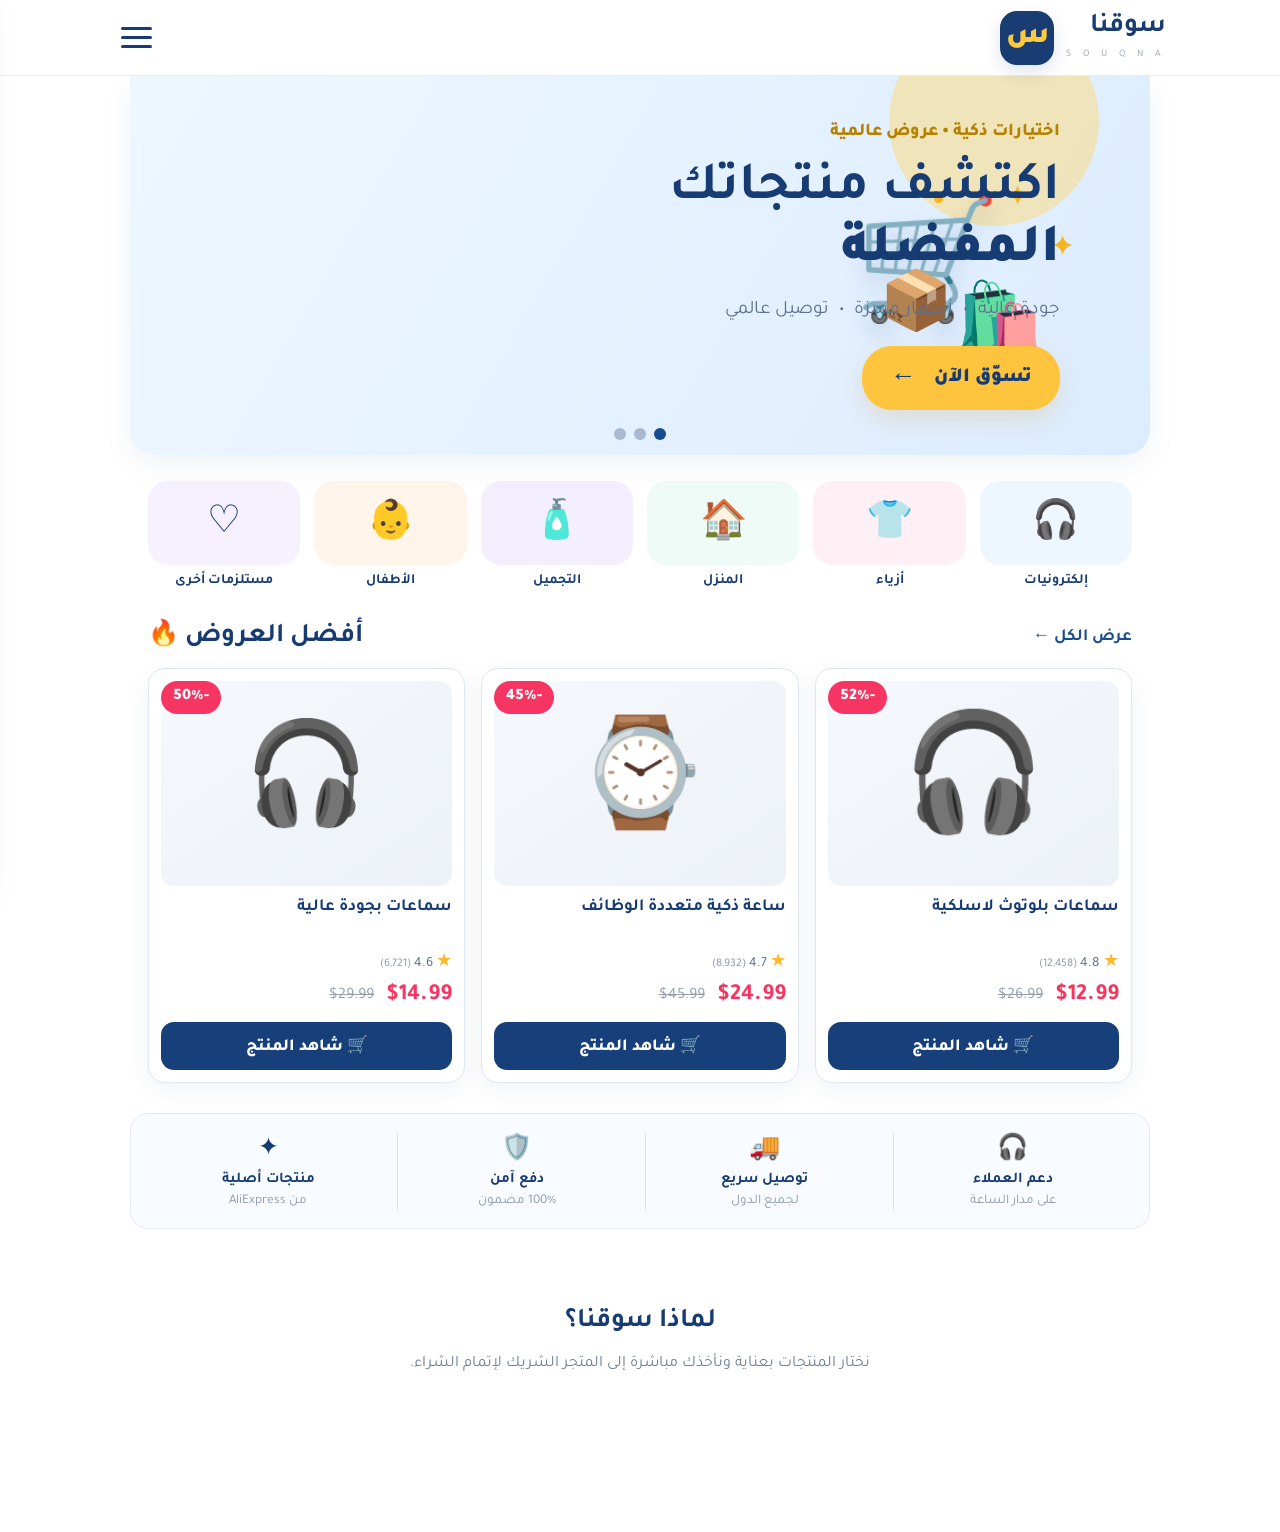
==== commit 9ed6ba6c: "Add files via upload" ====
--- a/index.html
+++ b/index.html
@@ -1,149 +1,117 @@
 <!doctype html>
 <html lang="ar" dir="rtl">
 <head>
-  <meta charset="utf-8">
-  <meta name="viewport" content="width=device-width, initial-scale=1">
-  <meta name="description" content="سوقنا SOUQNA - متجر اكتشاف عربي بتصميم فاخر لاختيار المنتجات والعروض العالمية.">
-  <meta name="theme-color" content="#08111f">
-  <title>سوقنا | SOUQNA</title>
-  <link rel="preconnect" href="https://fonts.googleapis.com">
-  <link rel="preconnect" href="https://fonts.gstatic.com" crossorigin>
-  <link href="https://fonts.googleapis.com/css2?family=Tajawal:wght@400;500;700;800;900&display=swap" rel="stylesheet">
-  <link rel="stylesheet" href="style.css">
+<meta charset="utf-8">
+<meta name="viewport" content="width=device-width,initial-scale=1">
+<meta name="theme-color" content="#ffffff">
+<meta name="description" content="سوقنا SOUQNA - اكتشف المنتجات والعروض المفضلة.">
+<title>سوقنا | SOUQNA</title>
+<link rel="preconnect" href="https://fonts.googleapis.com">
+<link rel="preconnect" href="https://fonts.gstatic.com" crossorigin>
+<link href="https://fonts.googleapis.com/css2?family=Tajawal:wght@400;500;700;800;900&display=swap" rel="stylesheet">
+<link rel="stylesheet" href="style.css">
 </head>
 <body>
-  <div class="site-bg" aria-hidden="true"><span></span><span></span><span></span></div>
+<header class="header">
+  <div class="header-inner">
+    <button class="hamburger" id="menuBtn" aria-label="القائمة"><span></span><span></span><span></span></button>
+    <a class="brand" href="#home">
+      <div class="brand-text"><b>سوقنا</b><small>S O U Q N A</small></div>
+      <div class="brand-mark">س</div>
+    </a>
+  </div>
+</header>
 
-  <header class="topbar">
-    <div class="container nav">
-      <a class="brand" href="index.html" aria-label="سوقنا">
-        <span class="brand-mark">س</span>
-        <span class="brand-copy"><strong>سوقنا</strong><small>SOUQNA</small></span>
-      </a>
-      <nav class="navlinks" id="navLinks" aria-label="التنقل">
-        <a href="#home">الرئيسية</a>
-        <a href="#categories">الأقسام</a>
-        <a href="#products">العروض</a>
-        <a href="#why">لماذا سوقنا؟</a>
-        <a href="about.html">من نحن</a>
-      </nav>
-      <a class="nav-cta" href="#products">تسوق الآن</a>
-      <button class="menu-btn" id="menuBtn" aria-label="فتح القائمة">☰</button>
+<main id="home">
+  <section class="hero">
+    <div class="hero-copy">
+      <span class="eyebrow">اختيارات ذكية • عروض عالمية</span>
+      <h1>اكتشف منتجاتك<br><strong>المفضلة</strong></h1>
+      <p>جودة عالية &nbsp;•&nbsp; أسعار مميزة &nbsp;•&nbsp; توصيل عالمي</p>
+      <a class="hero-btn" href="#products">تسوّق الآن <span>←</span></a>
     </div>
-  </header>
+    <div class="hero-art" aria-hidden="true">
+      <div class="sun"></div>
+      <div class="cart">🛒</div>
+      <div class="parcel">📦</div>
+      <div class="bag">🛍️</div>
+      <div class="spark s1">✦</div><div class="spark s2">✦</div><div class="spark s3">•</div>
+    </div>
+    <div class="dots"><i class="active"></i><i></i><i></i></div>
+  </section>
 
-  <main id="home">
-    <section class="hero">
-      <div class="container hero-grid">
-        <div class="hero-content">
-          <span class="eyebrow">منتجات مختارة • تجربة فاخرة • روابط آمنة</span>
-          <h1>تسوّق بذكاء من <span>سوقنا</span></h1>
-          <p class="hero-lead">واجهة عربية راقية تجمع لك منتجات منتقاة بعناية من متاجر عالمية، مع انتقال مباشر للشراء من المتجر الشريك.</p>
-          <div class="hero-actions">
-            <a class="btn primary" href="#products">اكتشف العروض</a>
-            <a class="btn glass" href="#why">لماذا تختارنا؟</a>
-          </div>
-          <div class="trust-row" aria-label="مميزات الثقة">
-            <span>✓ لا نطلب بيانات دفع</span>
-            <span>✓ روابط أفلييت واضحة</span>
-            <span>✓ اختيار يدوي للمنتجات</span>
-          </div>
-        </div>
-        <div class="showcase" aria-label="واجهة منتجات سوقنا">
-          <div class="deal-card main-deal">
-            <span class="deal-badge">اختيار اليوم</span>
-            <div class="deal-visual">⌚</div>
-            <h2>منتجات ذكية للحياة اليومية</h2>
-            <p>تصميم متجر يبرز المنتج ويشجع الزائر على الضغط والشراء.</p>
-            <div class="deal-meta"><b>AliExpress</b><span>رابط مباشر ↗</span></div>
-          </div>
-          <div class="floating-card card-a">🔥 عروض رائجة</div>
-          <div class="floating-card card-b">⭐ تقييمات مختارة</div>
-        </div>
-      </div>
-    </section>
+  <section class="categories">
+    <div class="cat"><div class="cat-icon blue">🎧</div><b>إلكترونيات</b></div>
+    <div class="cat"><div class="cat-icon pink">👕</div><b>أزياء</b></div>
+    <div class="cat"><div class="cat-icon green">🏠</div><b>المنزل</b></div>
+    <div class="cat"><div class="cat-icon purple">🧴</div><b>التجميل</b></div>
+    <div class="cat"><div class="cat-icon peach">👶</div><b>الأطفال</b></div>
+    <div class="cat"><div class="cat-icon lilac">♡</div><b>مستلزمات أخرى</b></div>
+  </section>
 
-    <section class="section feature-strip">
-      <div class="container feature-grid">
-        <div><b>01</b><span>اكتشاف سريع</span></div>
-        <div><b>02</b><span>منتجات منظمة</span></div>
-        <div><b>03</b><span>تجربة هاتف ممتازة</span></div>
-        <div><b>04</b><span>تحويل مباشر للشراء</span></div>
-      </div>
-    </section>
+  <section class="section" id="products">
+    <div class="section-head">
+      <a href="#products">عرض الكل <span>←</span></a>
+      <h2>أفضل العروض <span>🔥</span></h2>
+    </div>
 
-    <section class="section" id="categories">
-      <div class="container">
-        <div class="section-head">
-          <div>
-            <span class="eyebrow">تصفح حسب الاهتمام</span>
-            <h2>أقسام سوقنا</h2>
-          </div>
-          <p>اختر القسم المناسب لتصل بسرعة إلى المنتجات التي تهمك.</p>
-        </div>
-        <div class="categories">
-          <button class="cat active" data-category="all"><span>✦</span><b>الكل</b><small>كل الاختيارات</small></button>
-          <button class="cat" data-category="electronics"><span>📱</span><b>إلكترونيات</b><small>تقنية واكسسوارات</small></button>
-          <button class="cat" data-category="home"><span>🏠</span><b>المنزل</b><small>أدوات عملية</small></button>
-          <button class="cat" data-category="fashion"><span>👟</span><b>موضة</b><small>ستايل وإكسسوارات</small></button>
-          <button class="cat" data-category="gadgets"><span>⚡</span><b>أدوات ذكية</b><small>حلول مبتكرة</small></button>
-        </div>
-      </div>
-    </section>
+    <div class="products">
+      <article class="product">
+        <div class="discount">-52%</div>
+        <div class="product-img airpods">🎧</div>
+        <h3>سماعات بلوتوث لاسلكية</h3>
+        <div class="rating"><span>★</span> 4.8 <small>(12,458)</small></div>
+        <div class="price"><b>$12.99</b><del>$26.99</del></div>
+        <a class="product-btn" href="#" data-affiliate>🛒 شاهد المنتج</a>
+      </article>
 
-    <section class="section products-section" id="products">
-      <div class="container">
-        <div class="section-head products-head">
-          <div>
-            <span class="eyebrow">اختيارات بعناية</span>
-            <h2>منتجات تجذب المشتري</h2>
-          </div>
-          <div class="search-wrap"><span>⌕</span><input id="search" type="search" placeholder="ابحث عن منتج..."></div>
-        </div>
-        <div id="productsGrid" class="products-grid"></div>
-        <div id="empty" class="empty hidden">لا توجد منتجات مطابقة لبحثك.</div>
-      </div>
-    </section>
+      <article class="product">
+        <div class="discount">-45%</div>
+        <div class="product-img watch">⌚</div>
+        <h3>ساعة ذكية متعددة الوظائف</h3>
+        <div class="rating"><span>★</span> 4.7 <small>(8,932)</small></div>
+        <div class="price"><b>$24.99</b><del>$45.99</del></div>
+        <a class="product-btn" href="#" data-affiliate>🛒 شاهد المنتج</a>
+      </article>
 
-    <section class="section why" id="why">
-      <div class="container why-grid">
-        <div class="why-copy">
-          <span class="eyebrow">ثقة ووضوح</span>
-          <h2>تصميم يساعد الزائر أن يفهم ويضغط ويشتري</h2>
-          <p>الصفحة الجديدة تركّز على عرض المنتج بشكل راقٍ، أزرار واضحة، بطاقات أكثر جاذبية، ومساحة ثقة قبل تحويل العميل إلى المتجر الشريك.</p>
-          <a class="btn dark" href="contact.html">تواصل معنا</a>
-        </div>
-        <div class="why-cards">
-          <article><i>◆</i><h3>واجهة أنيقة</h3><p>ألوان فاخرة وتباعد مريح للعين.</p></article>
-          <article><i>◆</i><h3>مناسبة للهاتف</h3><p>تظهر المنتجات بشكل جذاب على شاشة الجوال.</p></article>
-          <article><i>◆</i><h3>أزرار قوية</h3><p>دعوة واضحة لاتخاذ القرار وزيارة المنتج.</p></article>
-        </div>
-      </div>
-    </section>
+      <article class="product">
+        <div class="discount">-50%</div>
+        <div class="product-img buds">🎧</div>
+        <h3>سماعات بجودة عالية</h3>
+        <div class="rating"><span>★</span> 4.6 <small>(6,721)</small></div>
+        <div class="price"><b>$14.99</b><del>$29.99</del></div>
+        <a class="product-btn" href="#" data-affiliate>🛒 شاهد المنتج</a>
+      </article>
+    </div>
+  </section>
 
-    <section class="section disclosure">
-      <div class="container disclosure-box">
-        <div>
-          <span class="eyebrow">شفافية</span>
-          <h2>سوقنا لا يبيع مباشرة ولا يستقبل المدفوعات.</h2>
-          <p>عند الضغط على بعض الروابط قد نربح عمولة أفلييت دون تكلفة إضافية عليك. السعر النهائي، الشحن، والضمان يتم تحديدها داخل موقع المتجر الشريك.</p>
-        </div>
-        <a class="btn primary" href="terms.html">الشروط والسياسات</a>
-      </div>
-    </section>
-  </main>
+  <section class="trust">
+    <div><span>🎧</span><b>دعم العملاء</b><small>على مدار الساعة</small></div>
+    <div><span>🚚</span><b>توصيل سريع</b><small>لجميع الدول</small></div>
+    <div><span>🛡️</span><b>دفع آمن</b><small>100% مضمون</small></div>
+    <div><span>✦</span><b>منتجات أصلية</b><small>من AliExpress</small></div>
+  </section>
 
-  <footer>
-    <div class="container footer-grid">
-      <div>
-        <a class="brand footer-brand" href="index.html"><span class="brand-mark">س</span><span class="brand-copy"><strong>سوقنا</strong><small>SOUQNA</small></span></a>
-        <p>متجر اكتشاف عربي بتجربة راقية وروابط مباشرة للمتاجر الشريكة.</p>
-      </div>
-      <div><h4>المتجر</h4><a href="#products">المنتجات</a><a href="#categories">الأقسام</a><a href="#why">لماذا سوقنا؟</a></div>
-      <div><h4>معلومات</h4><a href="about.html">عن سوقنا</a><a href="privacy.html">الخصوصية</a><a href="terms.html">الشروط</a><a href="contact.html">تواصل معنا</a></div>
-    </div>
-    <div class="container copyright">© <span id="year"></span> سوقنا SOUQNA — جميع الحقوق محفوظة.</div>
-  </footer>
-  <script src="app.js"></script>
+  <section class="why">
+    <h2>لماذا سوقنا؟</h2>
+    <p>نختار المنتجات بعناية ونأخذك مباشرة إلى المتجر الشريك لإتمام الشراء.</p>
+  </section>
+</main>
+
+<nav class="bottom-nav">
+  <a href="#account"><span>♙</span>حسابي</a>
+  <a href="#favorites"><span>♡</span>المفضلة</a>
+  <a class="cart-nav" href="#products"><span>🛒<i>0</i></span>السلة</a>
+  <a href="#search"><span>⌕</span>بحث</a>
+  <a class="active" href="#home"><span>⌂</span>الرئيسية</a>
+</nav>
+
+<div class="side-menu" id="sideMenu">
+  <button id="closeMenu">×</button>
+  <a href="#home">الرئيسية</a><a href="#products">أفضل العروض</a>
+  <a href="about.html">من نحن</a><a href="privacy.html">الخصوصية</a><a href="contact.html">تواصل معنا</a>
+</div>
+
+<script src="app.js"></script>
 </body>
-</html>
+</html>
--- a/style.css
+++ b/style.css
@@ -1,7 +1 @@
-:root{--ink:#08111f;--navy:#0f2344;--blue:#193b70;--gold:#d8a84e;--gold2:#f4ca78;--cream:#fff8ec;--bg:#f5f1e8;--card:#ffffff;--text:#152033;--muted:#697386;--line:#e7dfd0;--radius:24px;--shadow:0 22px 70px rgba(8,17,31,.13);--soft:0 12px 35px rgba(8,17,31,.08)}
-*{box-sizing:border-box}html{scroll-behavior:smooth}body{margin:0;font-family:"Tajawal",system-ui,-apple-system,"Segoe UI",Tahoma,Arial,sans-serif;background:var(--bg);color:var(--text);line-height:1.8;overflow-x:hidden}a{text-decoration:none;color:inherit}button,input{font:inherit}.container{width:min(1140px,calc(100% - 32px));margin:auto}.site-bg{position:fixed;inset:0;z-index:-2;overflow:hidden;background:radial-gradient(circle at top right,#fff7e7 0 18%,transparent 35%),linear-gradient(180deg,#f8f3ea,#f4efe4)}.site-bg span{position:absolute;border-radius:999px;filter:blur(30px);opacity:.42}.site-bg span:nth-child(1){width:240px;height:240px;background:#e9c676;right:-60px;top:180px}.site-bg span:nth-child(2){width:310px;height:310px;background:#9bb5dc;left:-120px;top:450px}.site-bg span:nth-child(3){width:230px;height:230px;background:#ffffff;left:15%;bottom:-80px}.topbar{position:sticky;top:0;z-index:40;background:rgba(255,250,240,.86);backdrop-filter:blur(18px);border-bottom:1px solid rgba(216,168,78,.18)}.nav{height:78px;display:flex;align-items:center;gap:26px}.brand{display:flex;align-items:center;gap:11px}.brand-mark{display:grid;place-items:center;width:48px;height:48px;border-radius:18px;background:linear-gradient(145deg,var(--ink),var(--blue));color:var(--gold2);font-weight:900;font-size:27px;box-shadow:0 12px 26px rgba(15,35,68,.25)}.brand-copy strong{display:block;font-size:22px;color:var(--navy);line-height:1.1}.brand-copy small{display:block;color:#9a8a6a;letter-spacing:3px;font-size:10px;margin-top:3px}.navlinks{display:flex;gap:22px;margin-right:auto;color:#43506a;font-weight:700;font-size:14px}.navlinks a{position:relative}.navlinks a:after{content:"";position:absolute;height:2px;background:var(--gold);right:0;left:100%;bottom:-7px;transition:.25s}.navlinks a:hover{color:var(--navy)}.navlinks a:hover:after{left:0}.nav-cta{background:var(--ink);color:#fff;padding:10px 18px;border-radius:999px;font-weight:800;box-shadow:var(--soft)}.menu-btn{display:none;border:0;background:transparent;font-size:29px;color:var(--ink)}
-.hero{position:relative;padding:90px 0 80px;color:#fff;background:linear-gradient(135deg,#07101d 0%,#132849 55%,#1a3d72 100%);overflow:hidden}.hero:before{content:"";position:absolute;inset:0;background:radial-gradient(circle at 82% 22%,rgba(244,202,120,.34),transparent 24%),radial-gradient(circle at 18% 70%,rgba(255,255,255,.12),transparent 26%)}.hero-grid{position:relative;display:grid;grid-template-columns:1.03fr .97fr;gap:54px;align-items:center}.eyebrow{display:inline-flex;align-items:center;gap:8px;color:var(--gold2);font-weight:900;font-size:13px}.hero h1{font-size:clamp(48px,7.3vw,88px);line-height:1.02;margin:18px 0 18px;letter-spacing:-2.5px}.hero h1 span{color:var(--gold2);text-shadow:0 12px 42px rgba(244,202,120,.18)}.hero-lead{font-size:19px;max-width:610px;color:#dbe6f7;margin:0}.hero-actions{display:flex;gap:14px;margin:34px 0 22px}.btn{display:inline-flex;align-items:center;justify-content:center;min-height:48px;padding:12px 24px;border-radius:16px;font-weight:900;border:1px solid transparent;cursor:pointer;transition:.22s}.btn:hover{transform:translateY(-2px)}.btn.primary{background:linear-gradient(135deg,var(--gold2),var(--gold));color:#111827;box-shadow:0 16px 34px rgba(216,168,78,.28)}.btn.glass{color:#fff;border-color:rgba(255,255,255,.22);background:rgba(255,255,255,.08)}.btn.dark{background:var(--ink);color:#fff}.trust-row{display:flex;flex-wrap:wrap;gap:12px;color:#c8d6ea;font-size:13px}.trust-row span{background:rgba(255,255,255,.07);border:1px solid rgba(255,255,255,.1);border-radius:999px;padding:5px 10px}.showcase{position:relative;min-height:475px}.deal-card{background:rgba(255,255,255,.11);border:1px solid rgba(255,255,255,.16);backdrop-filter:blur(20px);box-shadow:0 35px 90px rgba(0,0,0,.24);border-radius:34px;padding:34px;position:absolute}.main-deal{inset:30px 18px 25px 38px;display:flex;flex-direction:column;justify-content:center;text-align:center}.deal-badge{align-self:center;background:rgba(244,202,120,.16);border:1px solid rgba(244,202,120,.3);color:var(--gold2);border-radius:999px;padding:7px 13px;font-weight:900;font-size:12px}.deal-visual{font-size:105px;margin:22px 0 10px;filter:drop-shadow(0 24px 30px rgba(0,0,0,.25))}.main-deal h2{font-size:30px;line-height:1.2;margin:0}.main-deal p{color:#d8e3f4;margin:12px auto 22px;max-width:360px}.deal-meta{display:flex;justify-content:space-between;align-items:center;background:rgba(0,0,0,.18);border:1px solid rgba(255,255,255,.09);border-radius:18px;padding:12px 16px}.deal-meta span{color:var(--gold2);font-weight:900}.floating-card{position:absolute;background:#fff;color:var(--ink);border-radius:18px;padding:14px 18px;font-weight:900;box-shadow:var(--shadow)}.card-a{right:0;top:15px}.card-b{left:0;bottom:4px}.feature-strip{padding:24px 0;margin-top:-38px;position:relative;z-index:3}.feature-grid{background:#fff;border:1px solid var(--line);border-radius:24px;padding:16px;box-shadow:var(--shadow);display:grid;grid-template-columns:repeat(4,1fr);gap:10px}.feature-grid div{display:flex;align-items:center;gap:10px;justify-content:center;padding:12px;border-radius:18px;background:linear-gradient(180deg,#fff,#fbf7ed)}.feature-grid b{color:var(--gold);font-size:13px}.feature-grid span{font-weight:900;color:var(--navy)}
-.section{padding:70px 0}.section-head{display:flex;align-items:end;justify-content:space-between;gap:24px;margin-bottom:30px}.section h2{font-size:clamp(30px,4vw,44px);line-height:1.14;margin:7px 0 0;color:var(--ink);letter-spacing:-1px}.section-head p{max-width:420px;color:var(--muted);margin:0}.categories{display:grid;grid-template-columns:repeat(5,1fr);gap:14px}.cat{border:1px solid var(--line);background:rgba(255,255,255,.82);border-radius:22px;padding:20px;text-align:right;cursor:pointer;transition:.22s;box-shadow:0 8px 22px rgba(8,17,31,.03)}.cat:hover,.cat.active{transform:translateY(-5px);border-color:rgba(216,168,78,.56);box-shadow:var(--shadow);background:#fff}.cat span{font-size:30px;display:grid;place-items:center;width:50px;height:50px;border-radius:16px;background:#f7efd9;margin-bottom:10px}.cat b,.cat small{display:block}.cat b{color:var(--ink)}.cat small{color:var(--muted);font-size:12px}.products-section{background:linear-gradient(180deg,rgba(255,255,255,.72),rgba(255,255,255,.45));border-top:1px solid rgba(216,168,78,.14);border-bottom:1px solid rgba(216,168,78,.14)}.products-head{align-items:center}.search-wrap{display:flex;align-items:center;gap:8px;background:#fff;border:1px solid var(--line);border-radius:18px;padding:0 15px;width:min(350px,100%);box-shadow:var(--soft)}.search-wrap input{border:0;outline:0;background:transparent;padding:13px 2px;width:100%;color:var(--text)}.products-grid{display:grid;grid-template-columns:repeat(4,1fr);gap:20px}.product{position:relative;background:#fff;border:1px solid var(--line);border-radius:28px;overflow:hidden;box-shadow:0 12px 36px rgba(8,17,31,.05);transition:.24s;display:flex;flex-direction:column}.product:hover{transform:translateY(-7px);box-shadow:var(--shadow);border-color:rgba(216,168,78,.45)}.product-media{height:210px;background:linear-gradient(145deg,#fdf7e9,#eef4fb);display:grid;place-items:center;position:relative;overflow:hidden}.product-media:after{content:"";position:absolute;width:150px;height:150px;border-radius:50%;background:rgba(216,168,78,.18);left:-55px;bottom:-55px}.product-icon{position:relative;z-index:1;font-size:76px;filter:drop-shadow(0 18px 20px rgba(8,17,31,.12))}.badge{position:absolute;top:14px;right:14px;z-index:2;background:var(--ink);color:var(--gold2);padding:5px 11px;border-radius:999px;font-size:11px;font-weight:900}.product-body{padding:18px;display:flex;flex-direction:column;flex:1}.product-cat{color:#9a7b39;font-weight:900;font-size:12px}.product h3{font-size:18px;line-height:1.45;margin:6px 0 8px;color:var(--ink)}.product p{font-size:13px;color:var(--muted);margin:0 0 15px}.product-footer{display:flex;align-items:center;justify-content:space-between;gap:10px;margin-top:auto}.price-note{font-size:12px;color:var(--muted)}.product .btn{padding:10px 15px;min-height:44px;border-radius:14px}.empty{text-align:center;color:var(--muted);padding:36px}.hidden{display:none}.why{background:var(--ink);color:#fff}.why-grid{display:grid;grid-template-columns:.95fr 1.05fr;gap:34px;align-items:center}.why h2{color:#fff}.why-copy p{color:#c8d6ea}.why-cards{display:grid;grid-template-columns:1fr;gap:14px}.why-cards article{background:rgba(255,255,255,.08);border:1px solid rgba(255,255,255,.12);border-radius:22px;padding:22px}.why-cards i{font-style:normal;color:var(--gold2);font-size:20px}.why-cards h3{margin:6px 0;color:#fff}.why-cards p{margin:0;color:#c8d6ea}.disclosure{padding-top:45px}.disclosure-box{background:linear-gradient(135deg,#fff,#fff8ea);border:1px solid rgba(216,168,78,.24);border-radius:30px;padding:34px;display:flex;align-items:center;justify-content:space-between;gap:24px;box-shadow:var(--soft)}.disclosure-box p{max-width:760px;color:var(--muted);margin-bottom:0}footer{background:#07101d;color:#b9c4d4;padding:48px 0 22px}.footer-grid{display:grid;grid-template-columns:2fr 1fr 1fr;gap:30px}.footer-brand .brand-copy strong{color:#fff}.footer-grid h4{color:#fff;margin:0 0 12px}.footer-grid a{display:block;margin:7px 0;color:#b9c4d4}.footer-grid a:hover{color:#fff}.copyright{border-top:1px solid rgba(255,255,255,.09);margin-top:32px;padding-top:18px;color:#79869a;font-size:12px}.page{min-height:65vh;padding:70px 0}.page-card{background:#fff;border:1px solid var(--line);border-radius:30px;padding:38px;max-width:900px;margin:auto;box-shadow:var(--soft)}.page-card h1{margin-top:0;color:var(--ink)}.page-card h2{margin-top:30px}.page-card p,.page-card li{color:#5d687b}
-@media(max-width:900px){.navlinks,.nav-cta{display:none}.menu-btn{display:block;margin-right:auto}.nav{height:70px}.hero{padding:65px 0}.hero-grid,.why-grid{grid-template-columns:1fr}.showcase{min-height:390px}.main-deal{inset:10px 0 25px}.categories{grid-template-columns:repeat(2,1fr)}.products-grid{grid-template-columns:repeat(2,1fr)}.feature-grid{grid-template-columns:repeat(2,1fr)}.section-head{display:block}.section-head p{margin-top:10px}.disclosure-box{flex-direction:column;align-items:flex-start}.footer-grid{grid-template-columns:1fr 1fr}}
-@media(max-width:560px){.container{width:min(100% - 24px,1140px)}.brand-mark{width:44px;height:44px}.hero h1{font-size:50px}.hero-lead{font-size:17px}.hero-actions{flex-direction:column}.btn{width:100%}.trust-row{gap:8px}.showcase{min-height:360px}.deal-card{border-radius:28px;padding:22px}.deal-visual{font-size:82px}.main-deal h2{font-size:24px}.floating-card{font-size:12px}.feature-grid{grid-template-columns:1fr}.categories{gap:10px}.cat{padding:15px}.products-head{display:block}.search-wrap{width:100%;margin-top:16px}.products-grid{gap:11px}.product{border-radius:20px}.product-media{height:145px}.product-icon{font-size:58px}.product-body{padding:12px}.product h3{font-size:14px}.product p{font-size:11px}.product-footer{display:block}.price-note{display:block;margin-bottom:8px}.product .btn{width:100%;font-size:12px}.section{padding:52px 0}.footer-grid{grid-template-columns:1fr}}
-@media(max-width:380px){.products-grid{grid-template-columns:1fr}.product-media{height:175px}}
+*{box-sizing:border-box}html{scroll-behavior:smooth}body{margin:0;font-family:Tajawal,Arial,sans-serif;color:#173c73;background:#fff;padding-bottom:92px}.header{height:76px;background:#fff;border-bottom:1px solid #e9edf3;position:sticky;top:0;z-index:20}.header-inner{height:100%;max-width:1100px;margin:auto;padding:0 24px;display:flex;align-items:center;justify-content:space-between;direction:ltr}.brand{display:flex;align-items:center;gap:12px;text-decoration:none;direction:rtl}.brand-mark{width:54px;height:54px;border-radius:17px;background:#193d72;color:#ffc83d;display:grid;place-items:center;font-size:31px;font-weight:900;box-shadow:0 7px 18px #193d7222}.brand-text{display:flex;flex-direction:column;align-items:flex-start}.brand-text b{font-size:27px;line-height:1;color:#183c72}.brand-text small{letter-spacing:5px;color:#9aa6b7;font-size:10px;margin-top:8px}.hamburger{width:44px;height:44px;border:0;background:none;display:grid;place-content:center;gap:6px;cursor:pointer}.hamburger span{display:block;width:31px;height:3px;background:#173c73;border-radius:5px}.hero{max-width:1020px;margin:0 auto 26px;min-height:350px;border-radius:0 0 25px 25px;background:linear-gradient(120deg,#eef7ff,#dcecff);position:relative;overflow:hidden;display:flex;align-items:center;padding:45px 7%;box-shadow:0 10px 30px #163e7310}.hero-copy{position:relative;z-index:2;width:56%}.eyebrow{font-weight:800;color:#b68100;font-size:18px}.hero h1{font-size:54px;line-height:1.15;margin:16px 0;color:#173c73}.hero h1 strong{font-weight:900}.hero-copy p{font-size:19px;color:#5e7190;margin:0 0 24px}.hero-btn{display:inline-flex;align-items:center;gap:18px;background:#ffc43d;color:#173c73;text-decoration:none;font-weight:900;font-size:20px;border-radius:30px;padding:14px 28px;box-shadow:0 10px 24px #d99b2e33}.hero-btn span{font-size:26px}.hero-art{position:absolute;right:5%;top:0;width:48%;height:100%}.sun{position:absolute;right:0;top:-60px;width:210px;height:210px;border-radius:50%;background:#ffd66b77}.cart{position:absolute;right:20%;top:30%;font-size:118px;filter:drop-shadow(0 12px 10px #4c658533)}.parcel{position:absolute;right:30%;top:50%;font-size:58px}.bag{position:absolute;right:11%;top:53%;font-size:72px}.spark{position:absolute;color:#f6b51f;font-size:30px}.s1{right:14%;top:27%}.s2{right:5%;top:40%}.s3{right:31%;top:24%;font-size:60px}.dots{position:absolute;bottom:15px;left:50%;transform:translateX(-50%);display:flex;gap:8px}.dots i{width:12px;height:12px;border-radius:50%;background:#a8b9d1}.dots i.active{background:#174c91}.categories{max-width:1020px;margin:0 auto 28px;display:grid;grid-template-columns:repeat(6,1fr);gap:14px;padding:0 18px}.cat{text-align:center;color:#173c73;font-size:14px}.cat-icon{height:84px;border-radius:20px;display:grid;place-items:center;font-size:38px;margin-bottom:8px}.blue{background:#eef6ff}.pink{background:#fff0f5}.green{background:#eefbf7}.purple{background:#f4efff}.peach{background:#fff5ea}.lilac{background:#f7f0ff}.section{max-width:1020px;margin:0 auto;padding:0 18px}.section-head{display:flex;align-items:center;justify-content:space-between;margin-bottom:14px;direction:rtl}.section-head h2{margin:0;font-size:27px;color:#173c73}.section-head h2 span{font-size:25px}.section-head a{color:#1c4d92;text-decoration:none;font-size:17px;font-weight:700}.products{display:grid;grid-template-columns:repeat(3,1fr);gap:16px}.product{border:1px solid #e1e7ef;border-radius:17px;padding:12px;background:#fff;box-shadow:0 7px 24px #173c7310;position:relative;overflow:hidden}.discount{position:absolute;top:12px;left:12px;background:#f73562;color:#fff;font-weight:900;border-radius:18px;padding:7px 12px;z-index:2}.product-img{height:205px;border-radius:13px;background:linear-gradient(145deg,#f5f8fc,#edf2f7);display:grid;place-items:center;font-size:115px;margin-bottom:12px}.watch{font-size:105px}.buds{font-size:100px}.product h3{font-size:17px;margin:0 0 7px;color:#173c73;min-height:44px}.rating{font-size:14px;color:#546b8b}.rating span{color:#ffb72e;font-size:18px}.rating small{color:#8391a5}.price{display:flex;gap:12px;align-items:center;margin:8px 0 12px}.price b{font-size:23px;color:#f73562}.price del{color:#94a0b0}.product-btn{display:block;text-align:center;background:#173f79;color:#fff;text-decoration:none;border-radius:13px;padding:12px;font-size:17px;font-weight:800}.trust{max-width:1020px;margin:30px auto;padding:18px;border:1px solid #e5eaf1;border-radius:18px;background:#f8fbff;display:grid;grid-template-columns:repeat(4,1fr);gap:10px;text-align:center}.trust div{display:flex;flex-direction:column;gap:4px;border-left:1px solid #dbe3ed}.trust div:last-child{border:0}.trust span{font-size:25px}.trust b{font-size:15px}.trust small{color:#8a98aa}.why{max-width:1020px;margin:25px auto;padding:25px 18px;text-align:center}.why h2{font-size:27px;margin-bottom:6px}.why p{color:#6f7f95}.bottom-nav{position:fixed;bottom:0;left:0;right:0;height:78px;background:#fff;border-top:1px solid #e5e9ef;display:flex;justify-content:space-around;align-items:center;z-index:30;box-shadow:0 -8px 25px #173c730d}.bottom-nav a{color:#173c73;text-decoration:none;display:flex;flex-direction:column;align-items:center;gap:3px;font-size:12px;font-weight:700;min-width:60px}.bottom-nav a span{font-size:25px;line-height:1}.bottom-nav a.active{color:#1f61b5}.cart-nav span{width:53px;height:53px;background:#1b58a3;color:#fff;border-radius:50%;display:grid!important;place-items:center;position:relative;margin-top:-30px;border:5px solid #fff;box-shadow:0 8px 18px #173c7333}.cart-nav i{position:absolute;right:-2px;top:-3px;background:#ef375d;color:#fff;font-size:10px;width:19px;height:19px;border-radius:50%;display:grid;place-items:center;font-style:normal}.side-menu{position:fixed;inset:0 auto 0 0;width:min(310px,82%);background:#fff;z-index:50;transform:translateX(-110%);transition:.25s;padding:85px 25px;box-shadow:10px 0 35px #173c7322;display:flex;flex-direction:column;gap:18px}.side-menu.open{transform:translateX(0)}.side-menu button{position:absolute;top:20px;right:20px;border:0;background:none;font-size:35px;color:#173c73}.side-menu a{color:#173c73;text-decoration:none;font-size:19px;font-weight:800;padding:12px;border-bottom:1px solid #eef1f5}@media(max-width:760px){.header{height:72px}.header-inner{padding:0 18px}.hero{margin:0 0 24px;border-radius:0 0 22px 22px;min-height:365px;padding:35px 20px}.hero-copy{width:100%;text-align:right}.hero h1{font-size:42px}.hero-copy p{font-size:16px}.hero-art{right:-10%;width:58%;opacity:.48}.hero-btn{font-size:18px}.categories{grid-template-columns:repeat(3,1fr);gap:13px}.cat-icon{height:75px}.products{grid-template-columns:repeat(2,1fr);gap:11px}.product{padding:9px}.product-img{height:145px;font-size:82px}.watch,.buds{font-size:76px}.product h3{font-size:14px;min-height:38px}.rating{font-size:12px}.price b{font-size:19px}.price{gap:7px}.product-btn{font-size:14px;padding:10px}.trust{grid-template-columns:repeat(2,1fr);gap:12px}.trust div:nth-child(2){border-left:0}.trust div:nth-child(3){border-left:1px solid #dbe3ed}.brand-text b{font-size:23px}.brand-mark{width:50px;height:50px}.brand-text small{font-size:9px}.eyebrow{font-size:15px}.section-head h2{font-size:24px}}@media(min-width:761px){.bottom-nav{display:none}}
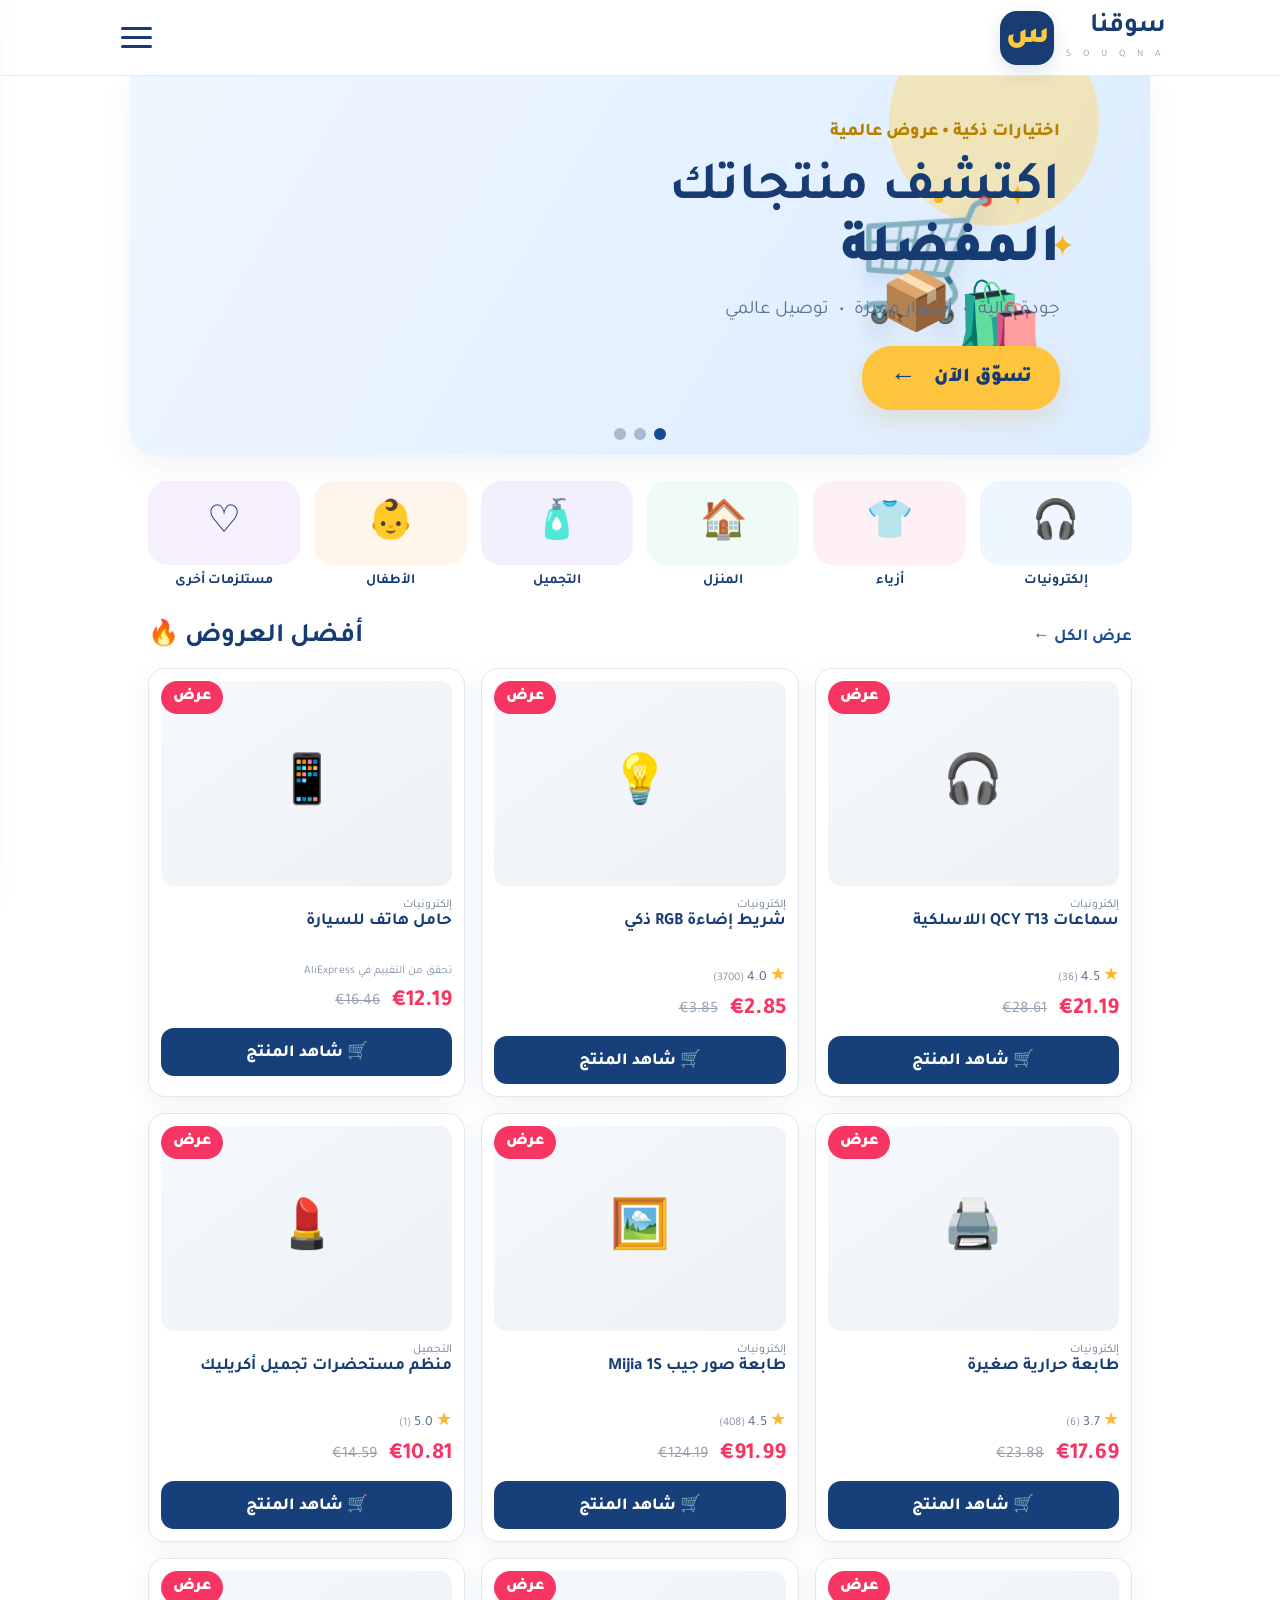
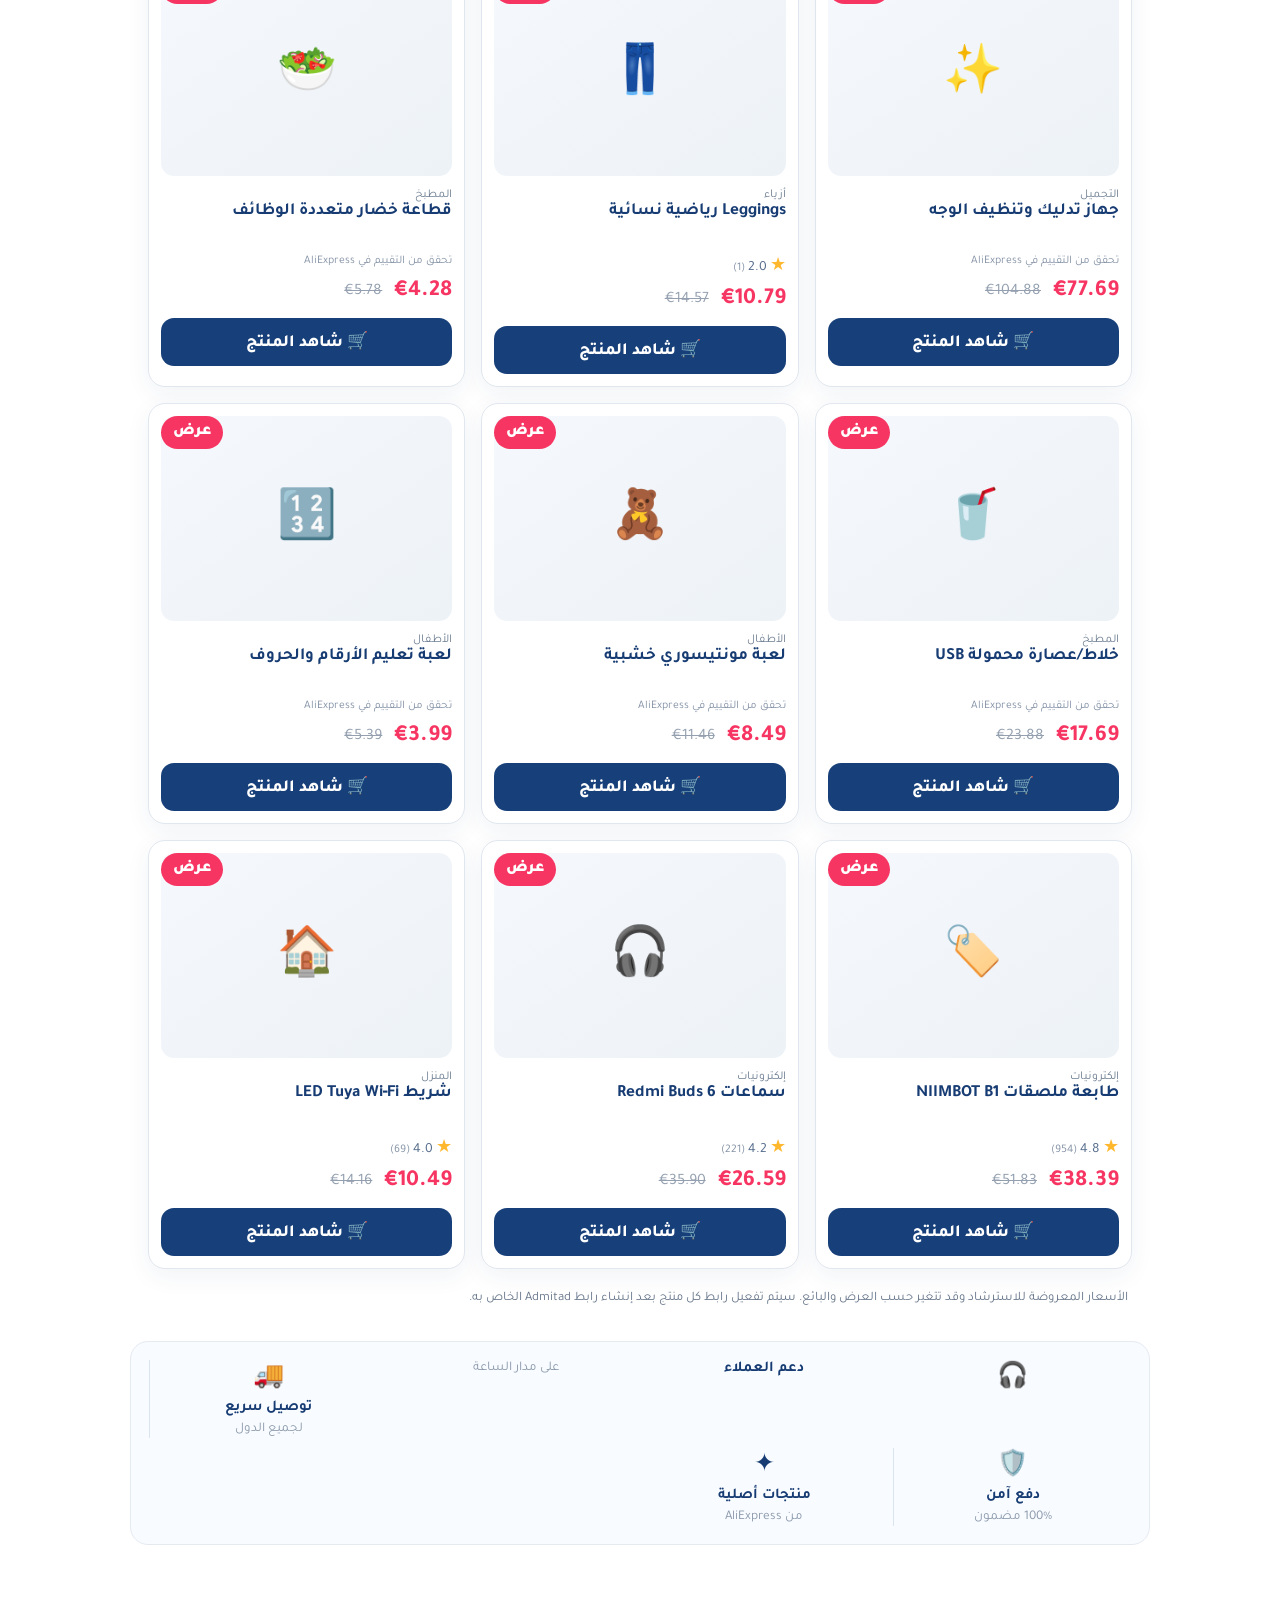
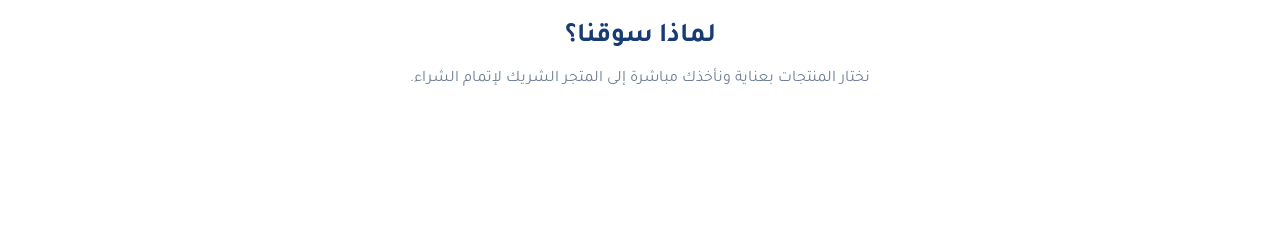
==== commit 543b55ae: "Add files via upload" ====
--- a/index.html
+++ b/index.html
@@ -57,35 +57,159 @@
 
     <div class="products">
       <article class="product">
-        <div class="discount">-52%</div>
-        <div class="product-img airpods">🎧</div>
-        <h3>سماعات بلوتوث لاسلكية</h3>
-        <div class="rating"><span>★</span> 4.8 <small>(12,458)</small></div>
-        <div class="price"><b>$12.99</b><del>$26.99</del></div>
-        <a class="product-btn" href="#" data-affiliate>🛒 شاهد المنتج</a>
-      </article>
-
-      <article class="product">
-        <div class="discount">-45%</div>
-        <div class="product-img watch">⌚</div>
-        <h3>ساعة ذكية متعددة الوظائف</h3>
-        <div class="rating"><span>★</span> 4.7 <small>(8,932)</small></div>
-        <div class="price"><b>$24.99</b><del>$45.99</del></div>
-        <a class="product-btn" href="#" data-affiliate>🛒 شاهد المنتج</a>
-      </article>
-
-      <article class="product">
-        <div class="discount">-50%</div>
-        <div class="product-img buds">🎧</div>
-        <h3>سماعات بجودة عالية</h3>
-        <div class="rating"><span>★</span> 4.6 <small>(6,721)</small></div>
-        <div class="price"><b>$14.99</b><del>$29.99</del></div>
-        <a class="product-btn" href="#" data-affiliate>🛒 شاهد المنتج</a>
-      </article>
-    </div>
-  </section>
-
-  <section class="trust">
+        <div class="discount">عرض</div>
+        <div class="product-img product-1">🎧</div>
+        <div class="product-cat">إلكترونيات</div>
+        <h3>سماعات QCY T13 اللاسلكية</h3>
+        <div class="rating"><span>★</span> 4.5 <small>(36)</small></div>
+        <div class="price"><b>€21.19</b><del>€28.61</del></div>
+        <a class="product-btn" href="#" data-affiliate="" data-product-id="1">🛒 شاهد المنتج</a>
+      </article>
+
+      <article class="product">
+        <div class="discount">عرض</div>
+        <div class="product-img product-2">💡</div>
+        <div class="product-cat">إلكترونيات</div>
+        <h3>شريط إضاءة RGB ذكي</h3>
+        <div class="rating"><span>★</span> 4.0 <small>(3700)</small></div>
+        <div class="price"><b>€2.85</b><del>€3.85</del></div>
+        <a class="product-btn" href="#" data-affiliate="" data-product-id="2">🛒 شاهد المنتج</a>
+      </article>
+
+      <article class="product">
+        <div class="discount">عرض</div>
+        <div class="product-img product-3">📱</div>
+        <div class="product-cat">إلكترونيات</div>
+        <h3>حامل هاتف للسيارة</h3>
+        <div class="rating"><small>تحقق من التقييم في AliExpress</small></div>
+        <div class="price"><b>€12.19</b><del>€16.46</del></div>
+        <a class="product-btn" href="#" data-affiliate="" data-product-id="3">🛒 شاهد المنتج</a>
+      </article>
+
+      <article class="product">
+        <div class="discount">عرض</div>
+        <div class="product-img product-4">🖨️</div>
+        <div class="product-cat">إلكترونيات</div>
+        <h3>طابعة حرارية صغيرة</h3>
+        <div class="rating"><span>★</span> 3.7 <small>(6)</small></div>
+        <div class="price"><b>€17.69</b><del>€23.88</del></div>
+        <a class="product-btn" href="#" data-affiliate="" data-product-id="4">🛒 شاهد المنتج</a>
+      </article>
+
+      <article class="product">
+        <div class="discount">عرض</div>
+        <div class="product-img product-5">🖼️</div>
+        <div class="product-cat">إلكترونيات</div>
+        <h3>طابعة صور جيب Mijia 1S</h3>
+        <div class="rating"><span>★</span> 4.5 <small>(408)</small></div>
+        <div class="price"><b>€91.99</b><del>€124.19</del></div>
+        <a class="product-btn" href="#" data-affiliate="" data-product-id="5">🛒 شاهد المنتج</a>
+      </article>
+
+      <article class="product">
+        <div class="discount">عرض</div>
+        <div class="product-img product-6">💄</div>
+        <div class="product-cat">التجميل</div>
+        <h3>منظم مستحضرات تجميل أكريليك</h3>
+        <div class="rating"><span>★</span> 5.0 <small>(1)</small></div>
+        <div class="price"><b>€10.81</b><del>€14.59</del></div>
+        <a class="product-btn" href="#" data-affiliate="" data-product-id="6">🛒 شاهد المنتج</a>
+      </article>
+
+      <article class="product">
+        <div class="discount">عرض</div>
+        <div class="product-img product-7">✨</div>
+        <div class="product-cat">التجميل</div>
+        <h3>جهاز تدليك وتنظيف الوجه</h3>
+        <div class="rating"><small>تحقق من التقييم في AliExpress</small></div>
+        <div class="price"><b>€77.69</b><del>€104.88</del></div>
+        <a class="product-btn" href="#" data-affiliate="" data-product-id="7">🛒 شاهد المنتج</a>
+      </article>
+
+      <article class="product">
+        <div class="discount">عرض</div>
+        <div class="product-img product-8">👖</div>
+        <div class="product-cat">أزياء</div>
+        <h3>Leggings رياضية نسائية</h3>
+        <div class="rating"><span>★</span> 2.0 <small>(1)</small></div>
+        <div class="price"><b>€10.79</b><del>€14.57</del></div>
+        <a class="product-btn" href="#" data-affiliate="" data-product-id="8">🛒 شاهد المنتج</a>
+      </article>
+
+      <article class="product">
+        <div class="discount">عرض</div>
+        <div class="product-img product-9">🥗</div>
+        <div class="product-cat">المطبخ</div>
+        <h3>قطاعة خضار متعددة الوظائف</h3>
+        <div class="rating"><small>تحقق من التقييم في AliExpress</small></div>
+        <div class="price"><b>€4.28</b><del>€5.78</del></div>
+        <a class="product-btn" href="#" data-affiliate="" data-product-id="9">🛒 شاهد المنتج</a>
+      </article>
+
+      <article class="product">
+        <div class="discount">عرض</div>
+        <div class="product-img product-10">🥤</div>
+        <div class="product-cat">المطبخ</div>
+        <h3>خلاط/عصارة محمولة USB</h3>
+        <div class="rating"><small>تحقق من التقييم في AliExpress</small></div>
+        <div class="price"><b>€17.69</b><del>€23.88</del></div>
+        <a class="product-btn" href="#" data-affiliate="" data-product-id="10">🛒 شاهد المنتج</a>
+      </article>
+
+      <article class="product">
+        <div class="discount">عرض</div>
+        <div class="product-img product-11">🧸</div>
+        <div class="product-cat">الأطفال</div>
+        <h3>لعبة مونتيسوري خشبية</h3>
+        <div class="rating"><small>تحقق من التقييم في AliExpress</small></div>
+        <div class="price"><b>€8.49</b><del>€11.46</del></div>
+        <a class="product-btn" href="#" data-affiliate="" data-product-id="11">🛒 شاهد المنتج</a>
+      </article>
+
+      <article class="product">
+        <div class="discount">عرض</div>
+        <div class="product-img product-12">🔢</div>
+        <div class="product-cat">الأطفال</div>
+        <h3>لعبة تعليم الأرقام والحروف</h3>
+        <div class="rating"><small>تحقق من التقييم في AliExpress</small></div>
+        <div class="price"><b>€3.99</b><del>€5.39</del></div>
+        <a class="product-btn" href="#" data-affiliate="" data-product-id="12">🛒 شاهد المنتج</a>
+      </article>
+
+      <article class="product">
+        <div class="discount">عرض</div>
+        <div class="product-img product-13">🏷️</div>
+        <div class="product-cat">إلكترونيات</div>
+        <h3>طابعة ملصقات NIIMBOT B1</h3>
+        <div class="rating"><span>★</span> 4.8 <small>(954)</small></div>
+        <div class="price"><b>€38.39</b><del>€51.83</del></div>
+        <a class="product-btn" href="#" data-affiliate="" data-product-id="13">🛒 شاهد المنتج</a>
+      </article>
+
+      <article class="product">
+        <div class="discount">عرض</div>
+        <div class="product-img product-14">🎧</div>
+        <div class="product-cat">إلكترونيات</div>
+        <h3>سماعات Redmi Buds 6</h3>
+        <div class="rating"><span>★</span> 4.2 <small>(221)</small></div>
+        <div class="price"><b>€26.59</b><del>€35.90</del></div>
+        <a class="product-btn" href="#" data-affiliate="" data-product-id="14">🛒 شاهد المنتج</a>
+      </article>
+
+      <article class="product">
+        <div class="discount">عرض</div>
+        <div class="product-img product-15">🏠</div>
+        <div class="product-cat">المنزل</div>
+        <h3>شريط LED Tuya Wi‑Fi</h3>
+        <div class="rating"><span>★</span> 4.0 <small>(69)</small></div>
+        <div class="price"><b>€10.49</b><del>€14.16</del></div>
+        <a class="product-btn" href="#" data-affiliate="" data-product-id="15">🛒 شاهد المنتج</a>
+      </article>
+    </div>
+    <p class="catalog-note">الأسعار المعروضة للاسترشاد وقد تتغير حسب العرض والبائع. سيتم تفعيل رابط كل منتج بعد إنشاء رابط Admitad الخاص به.</p>
+  </section>
+
+  <section class="trust"
     <div><span>🎧</span><b>دعم العملاء</b><small>على مدار الساعة</small></div>
     <div><span>🚚</span><b>توصيل سريع</b><small>لجميع الدول</small></div>
     <div><span>🛡️</span><b>دفع آمن</b><small>100% مضمون</small></div>
--- a/style.css
+++ b/style.css
@@ -1 +1,4 @@
-*{box-sizing:border-box}html{scroll-behavior:smooth}body{margin:0;font-family:Tajawal,Arial,sans-serif;color:#173c73;background:#fff;padding-bottom:92px}.header{height:76px;background:#fff;border-bottom:1px solid #e9edf3;position:sticky;top:0;z-index:20}.header-inner{height:100%;max-width:1100px;margin:auto;padding:0 24px;display:flex;align-items:center;justify-content:space-between;direction:ltr}.brand{display:flex;align-items:center;gap:12px;text-decoration:none;direction:rtl}.brand-mark{width:54px;height:54px;border-radius:17px;background:#193d72;color:#ffc83d;display:grid;place-items:center;font-size:31px;font-weight:900;box-shadow:0 7px 18px #193d7222}.brand-text{display:flex;flex-direction:column;align-items:flex-start}.brand-text b{font-size:27px;line-height:1;color:#183c72}.brand-text small{letter-spacing:5px;color:#9aa6b7;font-size:10px;margin-top:8px}.hamburger{width:44px;height:44px;border:0;background:none;display:grid;place-content:center;gap:6px;cursor:pointer}.hamburger span{display:block;width:31px;height:3px;background:#173c73;border-radius:5px}.hero{max-width:1020px;margin:0 auto 26px;min-height:350px;border-radius:0 0 25px 25px;background:linear-gradient(120deg,#eef7ff,#dcecff);position:relative;overflow:hidden;display:flex;align-items:center;padding:45px 7%;box-shadow:0 10px 30px #163e7310}.hero-copy{position:relative;z-index:2;width:56%}.eyebrow{font-weight:800;color:#b68100;font-size:18px}.hero h1{font-size:54px;line-height:1.15;margin:16px 0;color:#173c73}.hero h1 strong{font-weight:900}.hero-copy p{font-size:19px;color:#5e7190;margin:0 0 24px}.hero-btn{display:inline-flex;align-items:center;gap:18px;background:#ffc43d;color:#173c73;text-decoration:none;font-weight:900;font-size:20px;border-radius:30px;padding:14px 28px;box-shadow:0 10px 24px #d99b2e33}.hero-btn span{font-size:26px}.hero-art{position:absolute;right:5%;top:0;width:48%;height:100%}.sun{position:absolute;right:0;top:-60px;width:210px;height:210px;border-radius:50%;background:#ffd66b77}.cart{position:absolute;right:20%;top:30%;font-size:118px;filter:drop-shadow(0 12px 10px #4c658533)}.parcel{position:absolute;right:30%;top:50%;font-size:58px}.bag{position:absolute;right:11%;top:53%;font-size:72px}.spark{position:absolute;color:#f6b51f;font-size:30px}.s1{right:14%;top:27%}.s2{right:5%;top:40%}.s3{right:31%;top:24%;font-size:60px}.dots{position:absolute;bottom:15px;left:50%;transform:translateX(-50%);display:flex;gap:8px}.dots i{width:12px;height:12px;border-radius:50%;background:#a8b9d1}.dots i.active{background:#174c91}.categories{max-width:1020px;margin:0 auto 28px;display:grid;grid-template-columns:repeat(6,1fr);gap:14px;padding:0 18px}.cat{text-align:center;color:#173c73;font-size:14px}.cat-icon{height:84px;border-radius:20px;display:grid;place-items:center;font-size:38px;margin-bottom:8px}.blue{background:#eef6ff}.pink{background:#fff0f5}.green{background:#eefbf7}.purple{background:#f4efff}.peach{background:#fff5ea}.lilac{background:#f7f0ff}.section{max-width:1020px;margin:0 auto;padding:0 18px}.section-head{display:flex;align-items:center;justify-content:space-between;margin-bottom:14px;direction:rtl}.section-head h2{margin:0;font-size:27px;color:#173c73}.section-head h2 span{font-size:25px}.section-head a{color:#1c4d92;text-decoration:none;font-size:17px;font-weight:700}.products{display:grid;grid-template-columns:repeat(3,1fr);gap:16px}.product{border:1px solid #e1e7ef;border-radius:17px;padding:12px;background:#fff;box-shadow:0 7px 24px #173c7310;position:relative;overflow:hidden}.discount{position:absolute;top:12px;left:12px;background:#f73562;color:#fff;font-weight:900;border-radius:18px;padding:7px 12px;z-index:2}.product-img{height:205px;border-radius:13px;background:linear-gradient(145deg,#f5f8fc,#edf2f7);display:grid;place-items:center;font-size:115px;margin-bottom:12px}.watch{font-size:105px}.buds{font-size:100px}.product h3{font-size:17px;margin:0 0 7px;color:#173c73;min-height:44px}.rating{font-size:14px;color:#546b8b}.rating span{color:#ffb72e;font-size:18px}.rating small{color:#8391a5}.price{display:flex;gap:12px;align-items:center;margin:8px 0 12px}.price b{font-size:23px;color:#f73562}.price del{color:#94a0b0}.product-btn{display:block;text-align:center;background:#173f79;color:#fff;text-decoration:none;border-radius:13px;padding:12px;font-size:17px;font-weight:800}.trust{max-width:1020px;margin:30px auto;padding:18px;border:1px solid #e5eaf1;border-radius:18px;background:#f8fbff;display:grid;grid-template-columns:repeat(4,1fr);gap:10px;text-align:center}.trust div{display:flex;flex-direction:column;gap:4px;border-left:1px solid #dbe3ed}.trust div:last-child{border:0}.trust span{font-size:25px}.trust b{font-size:15px}.trust small{color:#8a98aa}.why{max-width:1020px;margin:25px auto;padding:25px 18px;text-align:center}.why h2{font-size:27px;margin-bottom:6px}.why p{color:#6f7f95}.bottom-nav{position:fixed;bottom:0;left:0;right:0;height:78px;background:#fff;border-top:1px solid #e5e9ef;display:flex;justify-content:space-around;align-items:center;z-index:30;box-shadow:0 -8px 25px #173c730d}.bottom-nav a{color:#173c73;text-decoration:none;display:flex;flex-direction:column;align-items:center;gap:3px;font-size:12px;font-weight:700;min-width:60px}.bottom-nav a span{font-size:25px;line-height:1}.bottom-nav a.active{color:#1f61b5}.cart-nav span{width:53px;height:53px;background:#1b58a3;color:#fff;border-radius:50%;display:grid!important;place-items:center;position:relative;margin-top:-30px;border:5px solid #fff;box-shadow:0 8px 18px #173c7333}.cart-nav i{position:absolute;right:-2px;top:-3px;background:#ef375d;color:#fff;font-size:10px;width:19px;height:19px;border-radius:50%;display:grid;place-items:center;font-style:normal}.side-menu{position:fixed;inset:0 auto 0 0;width:min(310px,82%);background:#fff;z-index:50;transform:translateX(-110%);transition:.25s;padding:85px 25px;box-shadow:10px 0 35px #173c7322;display:flex;flex-direction:column;gap:18px}.side-menu.open{transform:translateX(0)}.side-menu button{position:absolute;top:20px;right:20px;border:0;background:none;font-size:35px;color:#173c73}.side-menu a{color:#173c73;text-decoration:none;font-size:19px;font-weight:800;padding:12px;border-bottom:1px solid #eef1f5}@media(max-width:760px){.header{height:72px}.header-inner{padding:0 18px}.hero{margin:0 0 24px;border-radius:0 0 22px 22px;min-height:365px;padding:35px 20px}.hero-copy{width:100%;text-align:right}.hero h1{font-size:42px}.hero-copy p{font-size:16px}.hero-art{right:-10%;width:58%;opacity:.48}.hero-btn{font-size:18px}.categories{grid-template-columns:repeat(3,1fr);gap:13px}.cat-icon{height:75px}.products{grid-template-columns:repeat(2,1fr);gap:11px}.product{padding:9px}.product-img{height:145px;font-size:82px}.watch,.buds{font-size:76px}.product h3{font-size:14px;min-height:38px}.rating{font-size:12px}.price b{font-size:19px}.price{gap:7px}.product-btn{font-size:14px;padding:10px}.trust{grid-template-columns:repeat(2,1fr);gap:12px}.trust div:nth-child(2){border-left:0}.trust div:nth-child(3){border-left:1px solid #dbe3ed}.brand-text b{font-size:23px}.brand-mark{width:50px;height:50px}.brand-text small{font-size:9px}.eyebrow{font-size:15px}.section-head h2{font-size:24px}}@media(min-width:761px){.bottom-nav{display:none}}+*{box-sizing:border-box}html{scroll-behavior:smooth}body{margin:0;font-family:Tajawal,Arial,sans-serif;color:#173c73;background:#fff;padding-bottom:92px}.header{height:76px;background:#fff;border-bottom:1px solid #e9edf3;position:sticky;top:0;z-index:20}.header-inner{height:100%;max-width:1100px;margin:auto;padding:0 24px;display:flex;align-items:center;justify-content:space-between;direction:ltr}.brand{display:flex;align-items:center;gap:12px;text-decoration:none;direction:rtl}.brand-mark{width:54px;height:54px;border-radius:17px;background:#193d72;color:#ffc83d;display:grid;place-items:center;font-size:31px;font-weight:900;box-shadow:0 7px 18px #193d7222}.brand-text{display:flex;flex-direction:column;align-items:flex-start}.brand-text b{font-size:27px;line-height:1;color:#183c72}.brand-text small{letter-spacing:5px;color:#9aa6b7;font-size:10px;margin-top:8px}.hamburger{width:44px;height:44px;border:0;background:none;display:grid;place-content:center;gap:6px;cursor:pointer}.hamburger span{display:block;width:31px;height:3px;background:#173c73;border-radius:5px}.hero{max-width:1020px;margin:0 auto 26px;min-height:350px;border-radius:0 0 25px 25px;background:linear-gradient(120deg,#eef7ff,#dcecff);position:relative;overflow:hidden;display:flex;align-items:center;padding:45px 7%;box-shadow:0 10px 30px #163e7310}.hero-copy{position:relative;z-index:2;width:56%}.eyebrow{font-weight:800;color:#b68100;font-size:18px}.hero h1{font-size:54px;line-height:1.15;margin:16px 0;color:#173c73}.hero h1 strong{font-weight:900}.hero-copy p{font-size:19px;color:#5e7190;margin:0 0 24px}.hero-btn{display:inline-flex;align-items:center;gap:18px;background:#ffc43d;color:#173c73;text-decoration:none;font-weight:900;font-size:20px;border-radius:30px;padding:14px 28px;box-shadow:0 10px 24px #d99b2e33}.hero-btn span{font-size:26px}.hero-art{position:absolute;right:5%;top:0;width:48%;height:100%}.sun{position:absolute;right:0;top:-60px;width:210px;height:210px;border-radius:50%;background:#ffd66b77}.cart{position:absolute;right:20%;top:30%;font-size:118px;filter:drop-shadow(0 12px 10px #4c658533)}.parcel{position:absolute;right:30%;top:50%;font-size:58px}.bag{position:absolute;right:11%;top:53%;font-size:72px}.spark{position:absolute;color:#f6b51f;font-size:30px}.s1{right:14%;top:27%}.s2{right:5%;top:40%}.s3{right:31%;top:24%;font-size:60px}.dots{position:absolute;bottom:15px;left:50%;transform:translateX(-50%);display:flex;gap:8px}.dots i{width:12px;height:12px;border-radius:50%;background:#a8b9d1}.dots i.active{background:#174c91}.categories{max-width:1020px;margin:0 auto 28px;display:grid;grid-template-columns:repeat(6,1fr);gap:14px;padding:0 18px}.cat{text-align:center;color:#173c73;font-size:14px}.cat-icon{height:84px;border-radius:20px;display:grid;place-items:center;font-size:38px;margin-bottom:8px}.blue{background:#eef6ff}.pink{background:#fff0f5}.green{background:#eefbf7}.purple{background:#f4efff}.peach{background:#fff5ea}.lilac{background:#f7f0ff}.section{max-width:1020px;margin:0 auto;padding:0 18px}.section-head{display:flex;align-items:center;justify-content:space-between;margin-bottom:14px;direction:rtl}.section-head h2{margin:0;font-size:27px;color:#173c73}.section-head h2 span{font-size:25px}.section-head a{color:#1c4d92;text-decoration:none;font-size:17px;font-weight:700}.products{display:grid;grid-template-columns:repeat(3,1fr);gap:16px}.product{border:1px solid #e1e7ef;border-radius:17px;padding:12px;background:#fff;box-shadow:0 7px 24px #173c7310;position:relative;overflow:hidden}.discount{position:absolute;top:12px;left:12px;background:#f73562;color:#fff;font-weight:900;border-radius:18px;padding:7px 12px;z-index:2}.product-img{height:205px;border-radius:13px;background:linear-gradient(145deg,#f5f8fc,#edf2f7);display:grid;place-items:center;font-size:115px;margin-bottom:12px}.watch{font-size:105px}.buds{font-size:100px}.product h3{font-size:17px;margin:0 0 7px;color:#173c73;min-height:44px}.rating{font-size:14px;color:#546b8b}.rating span{color:#ffb72e;font-size:18px}.rating small{color:#8391a5}.price{display:flex;gap:12px;align-items:center;margin:8px 0 12px}.price b{font-size:23px;color:#f73562}.price del{color:#94a0b0}.product-btn{display:block;text-align:center;background:#173f79;color:#fff;text-decoration:none;border-radius:13px;padding:12px;font-size:17px;font-weight:800}.trust{max-width:1020px;margin:30px auto;padding:18px;border:1px solid #e5eaf1;border-radius:18px;background:#f8fbff;display:grid;grid-template-columns:repeat(4,1fr);gap:10px;text-align:center}.trust div{display:flex;flex-direction:column;gap:4px;border-left:1px solid #dbe3ed}.trust div:last-child{border:0}.trust span{font-size:25px}.trust b{font-size:15px}.trust small{color:#8a98aa}.why{max-width:1020px;margin:25px auto;padding:25px 18px;text-align:center}.why h2{font-size:27px;margin-bottom:6px}.why p{color:#6f7f95}.bottom-nav{position:fixed;bottom:0;left:0;right:0;height:78px;background:#fff;border-top:1px solid #e5e9ef;display:flex;justify-content:space-around;align-items:center;z-index:30;box-shadow:0 -8px 25px #173c730d}.bottom-nav a{color:#173c73;text-decoration:none;display:flex;flex-direction:column;align-items:center;gap:3px;font-size:12px;font-weight:700;min-width:60px}.bottom-nav a span{font-size:25px;line-height:1}.bottom-nav a.active{color:#1f61b5}.cart-nav span{width:53px;height:53px;background:#1b58a3;color:#fff;border-radius:50%;display:grid!important;place-items:center;position:relative;margin-top:-30px;border:5px solid #fff;box-shadow:0 8px 18px #173c7333}.cart-nav i{position:absolute;right:-2px;top:-3px;background:#ef375d;color:#fff;font-size:10px;width:19px;height:19px;border-radius:50%;display:grid;place-items:center;font-style:normal}.side-menu{position:fixed;inset:0 auto 0 0;width:min(310px,82%);background:#fff;z-index:50;transform:translateX(-110%);transition:.25s;padding:85px 25px;box-shadow:10px 0 35px #173c7322;display:flex;flex-direction:column;gap:18px}.side-menu.open{transform:translateX(0)}.side-menu button{position:absolute;top:20px;right:20px;border:0;background:none;font-size:35px;color:#173c73}.side-menu a{color:#173c73;text-decoration:none;font-size:19px;font-weight:800;padding:12px;border-bottom:1px solid #eef1f5}@media(max-width:760px){.header{height:72px}.header-inner{padding:0 18px}.hero{margin:0 0 24px;border-radius:0 0 22px 22px;min-height:365px;padding:35px 20px}.hero-copy{width:100%;text-align:right}.hero h1{font-size:42px}.hero-copy p{font-size:16px}.hero-art{right:-10%;width:58%;opacity:.48}.hero-btn{font-size:18px}.categories{grid-template-columns:repeat(3,1fr);gap:13px}.cat-icon{height:75px}.products{grid-template-columns:repeat(2,1fr);gap:11px}.product{padding:9px}.product-img{height:145px;font-size:82px}.watch,.buds{font-size:76px}.product h3{font-size:14px;min-height:38px}.rating{font-size:12px}.price b{font-size:19px}.price{gap:7px}.product-btn{font-size:14px;padding:10px}.trust{grid-template-columns:repeat(2,1fr);gap:12px}.trust div:nth-child(2){border-left:0}.trust div:nth-child(3){border-left:1px solid #dbe3ed}.brand-text b{font-size:23px}.brand-mark{width:50px;height:50px}.brand-text small{font-size:9px}.eyebrow{font-size:15px}.section-head h2{font-size:24px}}@media(min-width:761px){.bottom-nav{display:none}}
+.catalog-note{margin:18px 4px 0;color:#66758a;font-size:13px;line-height:1.8;text-align:right}
+.product-cat{font-size:12px;color:#6c7d91;margin-top:4px}
+.product-img{display:flex;align-items:center;justify-content:center;font-size:48px}
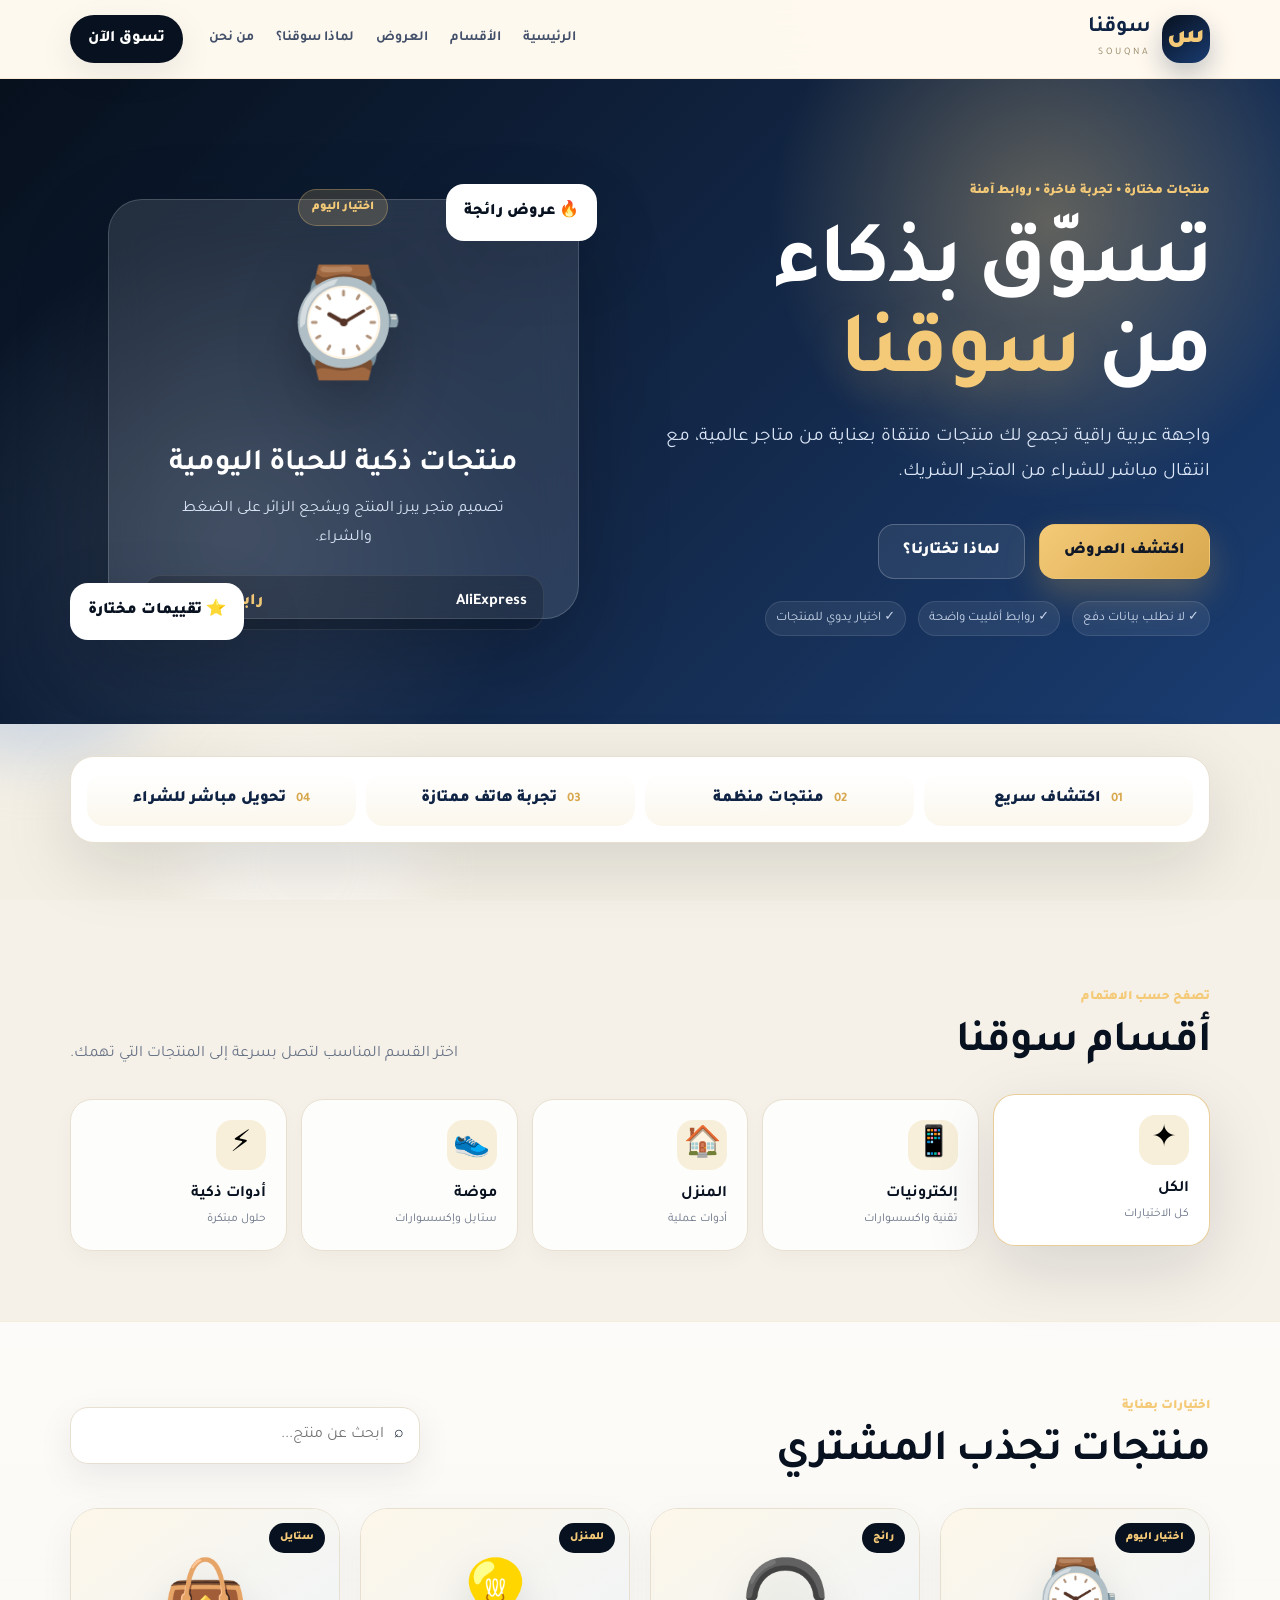
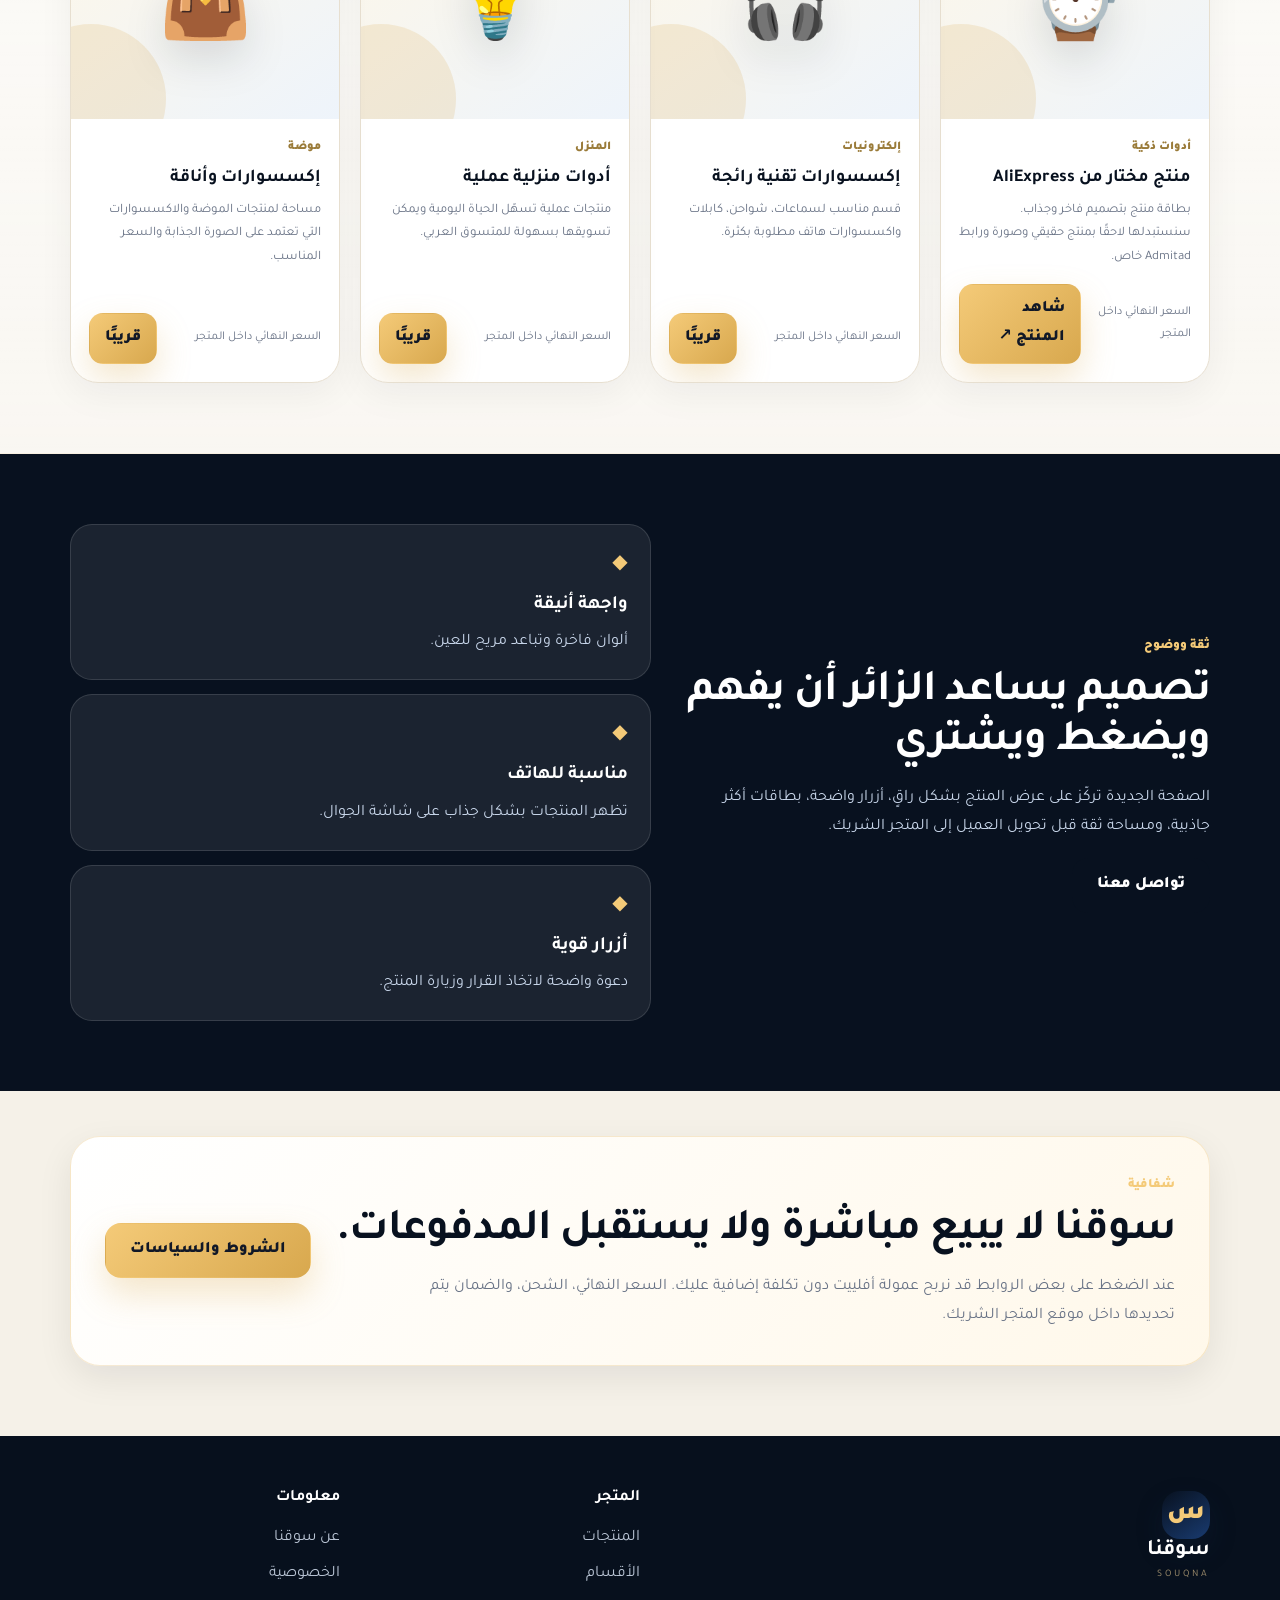
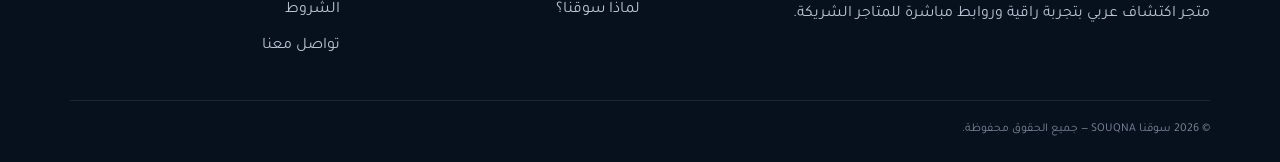
==== commit e3241914: "Add files via upload" ====
--- a/index.html
+++ b/index.html
@@ -1,241 +1,149 @@
 <!doctype html>
 <html lang="ar" dir="rtl">
 <head>
-<meta charset="utf-8">
-<meta name="viewport" content="width=device-width,initial-scale=1">
-<meta name="theme-color" content="#ffffff">
-<meta name="description" content="سوقنا SOUQNA - اكتشف المنتجات والعروض المفضلة.">
-<title>سوقنا | SOUQNA</title>
-<link rel="preconnect" href="https://fonts.googleapis.com">
-<link rel="preconnect" href="https://fonts.gstatic.com" crossorigin>
-<link href="https://fonts.googleapis.com/css2?family=Tajawal:wght@400;500;700;800;900&display=swap" rel="stylesheet">
-<link rel="stylesheet" href="style.css">
+  <meta charset="utf-8">
+  <meta name="viewport" content="width=device-width, initial-scale=1">
+  <meta name="description" content="سوقنا SOUQNA - متجر اكتشاف عربي بتصميم فاخر لاختيار المنتجات والعروض العالمية.">
+  <meta name="theme-color" content="#08111f">
+  <title>سوقنا | SOUQNA</title>
+  <link rel="preconnect" href="https://fonts.googleapis.com">
+  <link rel="preconnect" href="https://fonts.gstatic.com" crossorigin>
+  <link href="https://fonts.googleapis.com/css2?family=Tajawal:wght@400;500;700;800;900&display=swap" rel="stylesheet">
+  <link rel="stylesheet" href="style.css">
 </head>
 <body>
-<header class="header">
-  <div class="header-inner">
-    <button class="hamburger" id="menuBtn" aria-label="القائمة"><span></span><span></span><span></span></button>
-    <a class="brand" href="#home">
-      <div class="brand-text"><b>سوقنا</b><small>S O U Q N A</small></div>
-      <div class="brand-mark">س</div>
-    </a>
-  </div>
-</header>
+  <div class="site-bg" aria-hidden="true"><span></span><span></span><span></span></div>
 
-<main id="home">
-  <section class="hero">
-    <div class="hero-copy">
-      <span class="eyebrow">اختيارات ذكية • عروض عالمية</span>
-      <h1>اكتشف منتجاتك<br><strong>المفضلة</strong></h1>
-      <p>جودة عالية &nbsp;•&nbsp; أسعار مميزة &nbsp;•&nbsp; توصيل عالمي</p>
-      <a class="hero-btn" href="#products">تسوّق الآن <span>←</span></a>
+  <header class="topbar">
+    <div class="container nav">
+      <a class="brand" href="index.html" aria-label="سوقنا">
+        <span class="brand-mark">س</span>
+        <span class="brand-copy"><strong>سوقنا</strong><small>SOUQNA</small></span>
+      </a>
+      <nav class="navlinks" id="navLinks" aria-label="التنقل">
+        <a href="#home">الرئيسية</a>
+        <a href="#categories">الأقسام</a>
+        <a href="#products">العروض</a>
+        <a href="#why">لماذا سوقنا؟</a>
+        <a href="about.html">من نحن</a>
+      </nav>
+      <a class="nav-cta" href="#products">تسوق الآن</a>
+      <button class="menu-btn" id="menuBtn" aria-label="فتح القائمة">☰</button>
     </div>
-    <div class="hero-art" aria-hidden="true">
-      <div class="sun"></div>
-      <div class="cart">🛒</div>
-      <div class="parcel">📦</div>
-      <div class="bag">🛍️</div>
-      <div class="spark s1">✦</div><div class="spark s2">✦</div><div class="spark s3">•</div>
+  </header>
+
+  <main id="home">
+    <section class="hero">
+      <div class="container hero-grid">
+        <div class="hero-content">
+          <span class="eyebrow">منتجات مختارة • تجربة فاخرة • روابط آمنة</span>
+          <h1>تسوّق بذكاء من <span>سوقنا</span></h1>
+          <p class="hero-lead">واجهة عربية راقية تجمع لك منتجات منتقاة بعناية من متاجر عالمية، مع انتقال مباشر للشراء من المتجر الشريك.</p>
+          <div class="hero-actions">
+            <a class="btn primary" href="#products">اكتشف العروض</a>
+            <a class="btn glass" href="#why">لماذا تختارنا؟</a>
+          </div>
+          <div class="trust-row" aria-label="مميزات الثقة">
+            <span>✓ لا نطلب بيانات دفع</span>
+            <span>✓ روابط أفلييت واضحة</span>
+            <span>✓ اختيار يدوي للمنتجات</span>
+          </div>
+        </div>
+        <div class="showcase" aria-label="واجهة منتجات سوقنا">
+          <div class="deal-card main-deal">
+            <span class="deal-badge">اختيار اليوم</span>
+            <div class="deal-visual">⌚</div>
+            <h2>منتجات ذكية للحياة اليومية</h2>
+            <p>تصميم متجر يبرز المنتج ويشجع الزائر على الضغط والشراء.</p>
+            <div class="deal-meta"><b>AliExpress</b><span>رابط مباشر ↗</span></div>
+          </div>
+          <div class="floating-card card-a">🔥 عروض رائجة</div>
+          <div class="floating-card card-b">⭐ تقييمات مختارة</div>
+        </div>
+      </div>
+    </section>
+
+    <section class="section feature-strip">
+      <div class="container feature-grid">
+        <div><b>01</b><span>اكتشاف سريع</span></div>
+        <div><b>02</b><span>منتجات منظمة</span></div>
+        <div><b>03</b><span>تجربة هاتف ممتازة</span></div>
+        <div><b>04</b><span>تحويل مباشر للشراء</span></div>
+      </div>
+    </section>
+
+    <section class="section" id="categories">
+      <div class="container">
+        <div class="section-head">
+          <div>
+            <span class="eyebrow">تصفح حسب الاهتمام</span>
+            <h2>أقسام سوقنا</h2>
+          </div>
+          <p>اختر القسم المناسب لتصل بسرعة إلى المنتجات التي تهمك.</p>
+        </div>
+        <div class="categories">
+          <button class="cat active" data-category="all"><span>✦</span><b>الكل</b><small>كل الاختيارات</small></button>
+          <button class="cat" data-category="electronics"><span>📱</span><b>إلكترونيات</b><small>تقنية واكسسوارات</small></button>
+          <button class="cat" data-category="home"><span>🏠</span><b>المنزل</b><small>أدوات عملية</small></button>
+          <button class="cat" data-category="fashion"><span>👟</span><b>موضة</b><small>ستايل وإكسسوارات</small></button>
+          <button class="cat" data-category="gadgets"><span>⚡</span><b>أدوات ذكية</b><small>حلول مبتكرة</small></button>
+        </div>
+      </div>
+    </section>
+
+    <section class="section products-section" id="products">
+      <div class="container">
+        <div class="section-head products-head">
+          <div>
+            <span class="eyebrow">اختيارات بعناية</span>
+            <h2>منتجات تجذب المشتري</h2>
+          </div>
+          <div class="search-wrap"><span>⌕</span><input id="search" type="search" placeholder="ابحث عن منتج..."></div>
+        </div>
+        <div id="productsGrid" class="products-grid"></div>
+        <div id="empty" class="empty hidden">لا توجد منتجات مطابقة لبحثك.</div>
+      </div>
+    </section>
+
+    <section class="section why" id="why">
+      <div class="container why-grid">
+        <div class="why-copy">
+          <span class="eyebrow">ثقة ووضوح</span>
+          <h2>تصميم يساعد الزائر أن يفهم ويضغط ويشتري</h2>
+          <p>الصفحة الجديدة تركّز على عرض المنتج بشكل راقٍ، أزرار واضحة، بطاقات أكثر جاذبية، ومساحة ثقة قبل تحويل العميل إلى المتجر الشريك.</p>
+          <a class="btn dark" href="contact.html">تواصل معنا</a>
+        </div>
+        <div class="why-cards">
+          <article><i>◆</i><h3>واجهة أنيقة</h3><p>ألوان فاخرة وتباعد مريح للعين.</p></article>
+          <article><i>◆</i><h3>مناسبة للهاتف</h3><p>تظهر المنتجات بشكل جذاب على شاشة الجوال.</p></article>
+          <article><i>◆</i><h3>أزرار قوية</h3><p>دعوة واضحة لاتخاذ القرار وزيارة المنتج.</p></article>
+        </div>
+      </div>
+    </section>
+
+    <section class="section disclosure">
+      <div class="container disclosure-box">
+        <div>
+          <span class="eyebrow">شفافية</span>
+          <h2>سوقنا لا يبيع مباشرة ولا يستقبل المدفوعات.</h2>
+          <p>عند الضغط على بعض الروابط قد نربح عمولة أفلييت دون تكلفة إضافية عليك. السعر النهائي، الشحن، والضمان يتم تحديدها داخل موقع المتجر الشريك.</p>
+        </div>
+        <a class="btn primary" href="terms.html">الشروط والسياسات</a>
+      </div>
+    </section>
+  </main>
+
+  <footer>
+    <div class="container footer-grid">
+      <div>
+        <a class="brand footer-brand" href="index.html"><span class="brand-mark">س</span><span class="brand-copy"><strong>سوقنا</strong><small>SOUQNA</small></span></a>
+        <p>متجر اكتشاف عربي بتجربة راقية وروابط مباشرة للمتاجر الشريكة.</p>
+      </div>
+      <div><h4>المتجر</h4><a href="#products">المنتجات</a><a href="#categories">الأقسام</a><a href="#why">لماذا سوقنا؟</a></div>
+      <div><h4>معلومات</h4><a href="about.html">عن سوقنا</a><a href="privacy.html">الخصوصية</a><a href="terms.html">الشروط</a><a href="contact.html">تواصل معنا</a></div>
     </div>
-    <div class="dots"><i class="active"></i><i></i><i></i></div>
-  </section>
-
-  <section class="categories">
-    <div class="cat"><div class="cat-icon blue">🎧</div><b>إلكترونيات</b></div>
-    <div class="cat"><div class="cat-icon pink">👕</div><b>أزياء</b></div>
-    <div class="cat"><div class="cat-icon green">🏠</div><b>المنزل</b></div>
-    <div class="cat"><div class="cat-icon purple">🧴</div><b>التجميل</b></div>
-    <div class="cat"><div class="cat-icon peach">👶</div><b>الأطفال</b></div>
-    <div class="cat"><div class="cat-icon lilac">♡</div><b>مستلزمات أخرى</b></div>
-  </section>
-
-  <section class="section" id="products">
-    <div class="section-head">
-      <a href="#products">عرض الكل <span>←</span></a>
-      <h2>أفضل العروض <span>🔥</span></h2>
-    </div>
-
-    <div class="products">
-      <article class="product">
-        <div class="discount">عرض</div>
-        <div class="product-img product-1">🎧</div>
-        <div class="product-cat">إلكترونيات</div>
-        <h3>سماعات QCY T13 اللاسلكية</h3>
-        <div class="rating"><span>★</span> 4.5 <small>(36)</small></div>
-        <div class="price"><b>€21.19</b><del>€28.61</del></div>
-        <a class="product-btn" href="#" data-affiliate="" data-product-id="1">🛒 شاهد المنتج</a>
-      </article>
-
-      <article class="product">
-        <div class="discount">عرض</div>
-        <div class="product-img product-2">💡</div>
-        <div class="product-cat">إلكترونيات</div>
-        <h3>شريط إضاءة RGB ذكي</h3>
-        <div class="rating"><span>★</span> 4.0 <small>(3700)</small></div>
-        <div class="price"><b>€2.85</b><del>€3.85</del></div>
-        <a class="product-btn" href="#" data-affiliate="" data-product-id="2">🛒 شاهد المنتج</a>
-      </article>
-
-      <article class="product">
-        <div class="discount">عرض</div>
-        <div class="product-img product-3">📱</div>
-        <div class="product-cat">إلكترونيات</div>
-        <h3>حامل هاتف للسيارة</h3>
-        <div class="rating"><small>تحقق من التقييم في AliExpress</small></div>
-        <div class="price"><b>€12.19</b><del>€16.46</del></div>
-        <a class="product-btn" href="#" data-affiliate="" data-product-id="3">🛒 شاهد المنتج</a>
-      </article>
-
-      <article class="product">
-        <div class="discount">عرض</div>
-        <div class="product-img product-4">🖨️</div>
-        <div class="product-cat">إلكترونيات</div>
-        <h3>طابعة حرارية صغيرة</h3>
-        <div class="rating"><span>★</span> 3.7 <small>(6)</small></div>
-        <div class="price"><b>€17.69</b><del>€23.88</del></div>
-        <a class="product-btn" href="#" data-affiliate="" data-product-id="4">🛒 شاهد المنتج</a>
-      </article>
-
-      <article class="product">
-        <div class="discount">عرض</div>
-        <div class="product-img product-5">🖼️</div>
-        <div class="product-cat">إلكترونيات</div>
-        <h3>طابعة صور جيب Mijia 1S</h3>
-        <div class="rating"><span>★</span> 4.5 <small>(408)</small></div>
-        <div class="price"><b>€91.99</b><del>€124.19</del></div>
-        <a class="product-btn" href="#" data-affiliate="" data-product-id="5">🛒 شاهد المنتج</a>
-      </article>
-
-      <article class="product">
-        <div class="discount">عرض</div>
-        <div class="product-img product-6">💄</div>
-        <div class="product-cat">التجميل</div>
-        <h3>منظم مستحضرات تجميل أكريليك</h3>
-        <div class="rating"><span>★</span> 5.0 <small>(1)</small></div>
-        <div class="price"><b>€10.81</b><del>€14.59</del></div>
-        <a class="product-btn" href="#" data-affiliate="" data-product-id="6">🛒 شاهد المنتج</a>
-      </article>
-
-      <article class="product">
-        <div class="discount">عرض</div>
-        <div class="product-img product-7">✨</div>
-        <div class="product-cat">التجميل</div>
-        <h3>جهاز تدليك وتنظيف الوجه</h3>
-        <div class="rating"><small>تحقق من التقييم في AliExpress</small></div>
-        <div class="price"><b>€77.69</b><del>€104.88</del></div>
-        <a class="product-btn" href="#" data-affiliate="" data-product-id="7">🛒 شاهد المنتج</a>
-      </article>
-
-      <article class="product">
-        <div class="discount">عرض</div>
-        <div class="product-img product-8">👖</div>
-        <div class="product-cat">أزياء</div>
-        <h3>Leggings رياضية نسائية</h3>
-        <div class="rating"><span>★</span> 2.0 <small>(1)</small></div>
-        <div class="price"><b>€10.79</b><del>€14.57</del></div>
-        <a class="product-btn" href="#" data-affiliate="" data-product-id="8">🛒 شاهد المنتج</a>
-      </article>
-
-      <article class="product">
-        <div class="discount">عرض</div>
-        <div class="product-img product-9">🥗</div>
-        <div class="product-cat">المطبخ</div>
-        <h3>قطاعة خضار متعددة الوظائف</h3>
-        <div class="rating"><small>تحقق من التقييم في AliExpress</small></div>
-        <div class="price"><b>€4.28</b><del>€5.78</del></div>
-        <a class="product-btn" href="#" data-affiliate="" data-product-id="9">🛒 شاهد المنتج</a>
-      </article>
-
-      <article class="product">
-        <div class="discount">عرض</div>
-        <div class="product-img product-10">🥤</div>
-        <div class="product-cat">المطبخ</div>
-        <h3>خلاط/عصارة محمولة USB</h3>
-        <div class="rating"><small>تحقق من التقييم في AliExpress</small></div>
-        <div class="price"><b>€17.69</b><del>€23.88</del></div>
-        <a class="product-btn" href="#" data-affiliate="" data-product-id="10">🛒 شاهد المنتج</a>
-      </article>
-
-      <article class="product">
-        <div class="discount">عرض</div>
-        <div class="product-img product-11">🧸</div>
-        <div class="product-cat">الأطفال</div>
-        <h3>لعبة مونتيسوري خشبية</h3>
-        <div class="rating"><small>تحقق من التقييم في AliExpress</small></div>
-        <div class="price"><b>€8.49</b><del>€11.46</del></div>
-        <a class="product-btn" href="#" data-affiliate="" data-product-id="11">🛒 شاهد المنتج</a>
-      </article>
-
-      <article class="product">
-        <div class="discount">عرض</div>
-        <div class="product-img product-12">🔢</div>
-        <div class="product-cat">الأطفال</div>
-        <h3>لعبة تعليم الأرقام والحروف</h3>
-        <div class="rating"><small>تحقق من التقييم في AliExpress</small></div>
-        <div class="price"><b>€3.99</b><del>€5.39</del></div>
-        <a class="product-btn" href="#" data-affiliate="" data-product-id="12">🛒 شاهد المنتج</a>
-      </article>
-
-      <article class="product">
-        <div class="discount">عرض</div>
-        <div class="product-img product-13">🏷️</div>
-        <div class="product-cat">إلكترونيات</div>
-        <h3>طابعة ملصقات NIIMBOT B1</h3>
-        <div class="rating"><span>★</span> 4.8 <small>(954)</small></div>
-        <div class="price"><b>€38.39</b><del>€51.83</del></div>
-        <a class="product-btn" href="#" data-affiliate="" data-product-id="13">🛒 شاهد المنتج</a>
-      </article>
-
-      <article class="product">
-        <div class="discount">عرض</div>
-        <div class="product-img product-14">🎧</div>
-        <div class="product-cat">إلكترونيات</div>
-        <h3>سماعات Redmi Buds 6</h3>
-        <div class="rating"><span>★</span> 4.2 <small>(221)</small></div>
-        <div class="price"><b>€26.59</b><del>€35.90</del></div>
-        <a class="product-btn" href="#" data-affiliate="" data-product-id="14">🛒 شاهد المنتج</a>
-      </article>
-
-      <article class="product">
-        <div class="discount">عرض</div>
-        <div class="product-img product-15">🏠</div>
-        <div class="product-cat">المنزل</div>
-        <h3>شريط LED Tuya Wi‑Fi</h3>
-        <div class="rating"><span>★</span> 4.0 <small>(69)</small></div>
-        <div class="price"><b>€10.49</b><del>€14.16</del></div>
-        <a class="product-btn" href="#" data-affiliate="" data-product-id="15">🛒 شاهد المنتج</a>
-      </article>
-    </div>
-    <p class="catalog-note">الأسعار المعروضة للاسترشاد وقد تتغير حسب العرض والبائع. سيتم تفعيل رابط كل منتج بعد إنشاء رابط Admitad الخاص به.</p>
-  </section>
-
-  <section class="trust"
-    <div><span>🎧</span><b>دعم العملاء</b><small>على مدار الساعة</small></div>
-    <div><span>🚚</span><b>توصيل سريع</b><small>لجميع الدول</small></div>
-    <div><span>🛡️</span><b>دفع آمن</b><small>100% مضمون</small></div>
-    <div><span>✦</span><b>منتجات أصلية</b><small>من AliExpress</small></div>
-  </section>
-
-  <section class="why">
-    <h2>لماذا سوقنا؟</h2>
-    <p>نختار المنتجات بعناية ونأخذك مباشرة إلى المتجر الشريك لإتمام الشراء.</p>
-  </section>
-</main>
-
-<nav class="bottom-nav">
-  <a href="#account"><span>♙</span>حسابي</a>
-  <a href="#favorites"><span>♡</span>المفضلة</a>
-  <a class="cart-nav" href="#products"><span>🛒<i>0</i></span>السلة</a>
-  <a href="#search"><span>⌕</span>بحث</a>
-  <a class="active" href="#home"><span>⌂</span>الرئيسية</a>
-</nav>
-
-<div class="side-menu" id="sideMenu">
-  <button id="closeMenu">×</button>
-  <a href="#home">الرئيسية</a><a href="#products">أفضل العروض</a>
-  <a href="about.html">من نحن</a><a href="privacy.html">الخصوصية</a><a href="contact.html">تواصل معنا</a>
-</div>
-
-<script src="app.js"></script>
+    <div class="container copyright">© <span id="year"></span> سوقنا SOUQNA — جميع الحقوق محفوظة.</div>
+  </footer>
+  <script src="app.js"></script>
 </body>
-</html>+</html>
--- a/style.css
+++ b/style.css
@@ -1,4 +1,7 @@
-*{box-sizing:border-box}html{scroll-behavior:smooth}body{margin:0;font-family:Tajawal,Arial,sans-serif;color:#173c73;background:#fff;padding-bottom:92px}.header{height:76px;background:#fff;border-bottom:1px solid #e9edf3;position:sticky;top:0;z-index:20}.header-inner{height:100%;max-width:1100px;margin:auto;padding:0 24px;display:flex;align-items:center;justify-content:space-between;direction:ltr}.brand{display:flex;align-items:center;gap:12px;text-decoration:none;direction:rtl}.brand-mark{width:54px;height:54px;border-radius:17px;background:#193d72;color:#ffc83d;display:grid;place-items:center;font-size:31px;font-weight:900;box-shadow:0 7px 18px #193d7222}.brand-text{display:flex;flex-direction:column;align-items:flex-start}.brand-text b{font-size:27px;line-height:1;color:#183c72}.brand-text small{letter-spacing:5px;color:#9aa6b7;font-size:10px;margin-top:8px}.hamburger{width:44px;height:44px;border:0;background:none;display:grid;place-content:center;gap:6px;cursor:pointer}.hamburger span{display:block;width:31px;height:3px;background:#173c73;border-radius:5px}.hero{max-width:1020px;margin:0 auto 26px;min-height:350px;border-radius:0 0 25px 25px;background:linear-gradient(120deg,#eef7ff,#dcecff);position:relative;overflow:hidden;display:flex;align-items:center;padding:45px 7%;box-shadow:0 10px 30px #163e7310}.hero-copy{position:relative;z-index:2;width:56%}.eyebrow{font-weight:800;color:#b68100;font-size:18px}.hero h1{font-size:54px;line-height:1.15;margin:16px 0;color:#173c73}.hero h1 strong{font-weight:900}.hero-copy p{font-size:19px;color:#5e7190;margin:0 0 24px}.hero-btn{display:inline-flex;align-items:center;gap:18px;background:#ffc43d;color:#173c73;text-decoration:none;font-weight:900;font-size:20px;border-radius:30px;padding:14px 28px;box-shadow:0 10px 24px #d99b2e33}.hero-btn span{font-size:26px}.hero-art{position:absolute;right:5%;top:0;width:48%;height:100%}.sun{position:absolute;right:0;top:-60px;width:210px;height:210px;border-radius:50%;background:#ffd66b77}.cart{position:absolute;right:20%;top:30%;font-size:118px;filter:drop-shadow(0 12px 10px #4c658533)}.parcel{position:absolute;right:30%;top:50%;font-size:58px}.bag{position:absolute;right:11%;top:53%;font-size:72px}.spark{position:absolute;color:#f6b51f;font-size:30px}.s1{right:14%;top:27%}.s2{right:5%;top:40%}.s3{right:31%;top:24%;font-size:60px}.dots{position:absolute;bottom:15px;left:50%;transform:translateX(-50%);display:flex;gap:8px}.dots i{width:12px;height:12px;border-radius:50%;background:#a8b9d1}.dots i.active{background:#174c91}.categories{max-width:1020px;margin:0 auto 28px;display:grid;grid-template-columns:repeat(6,1fr);gap:14px;padding:0 18px}.cat{text-align:center;color:#173c73;font-size:14px}.cat-icon{height:84px;border-radius:20px;display:grid;place-items:center;font-size:38px;margin-bottom:8px}.blue{background:#eef6ff}.pink{background:#fff0f5}.green{background:#eefbf7}.purple{background:#f4efff}.peach{background:#fff5ea}.lilac{background:#f7f0ff}.section{max-width:1020px;margin:0 auto;padding:0 18px}.section-head{display:flex;align-items:center;justify-content:space-between;margin-bottom:14px;direction:rtl}.section-head h2{margin:0;font-size:27px;color:#173c73}.section-head h2 span{font-size:25px}.section-head a{color:#1c4d92;text-decoration:none;font-size:17px;font-weight:700}.products{display:grid;grid-template-columns:repeat(3,1fr);gap:16px}.product{border:1px solid #e1e7ef;border-radius:17px;padding:12px;background:#fff;box-shadow:0 7px 24px #173c7310;position:relative;overflow:hidden}.discount{position:absolute;top:12px;left:12px;background:#f73562;color:#fff;font-weight:900;border-radius:18px;padding:7px 12px;z-index:2}.product-img{height:205px;border-radius:13px;background:linear-gradient(145deg,#f5f8fc,#edf2f7);display:grid;place-items:center;font-size:115px;margin-bottom:12px}.watch{font-size:105px}.buds{font-size:100px}.product h3{font-size:17px;margin:0 0 7px;color:#173c73;min-height:44px}.rating{font-size:14px;color:#546b8b}.rating span{color:#ffb72e;font-size:18px}.rating small{color:#8391a5}.price{display:flex;gap:12px;align-items:center;margin:8px 0 12px}.price b{font-size:23px;color:#f73562}.price del{color:#94a0b0}.product-btn{display:block;text-align:center;background:#173f79;color:#fff;text-decoration:none;border-radius:13px;padding:12px;font-size:17px;font-weight:800}.trust{max-width:1020px;margin:30px auto;padding:18px;border:1px solid #e5eaf1;border-radius:18px;background:#f8fbff;display:grid;grid-template-columns:repeat(4,1fr);gap:10px;text-align:center}.trust div{display:flex;flex-direction:column;gap:4px;border-left:1px solid #dbe3ed}.trust div:last-child{border:0}.trust span{font-size:25px}.trust b{font-size:15px}.trust small{color:#8a98aa}.why{max-width:1020px;margin:25px auto;padding:25px 18px;text-align:center}.why h2{font-size:27px;margin-bottom:6px}.why p{color:#6f7f95}.bottom-nav{position:fixed;bottom:0;left:0;right:0;height:78px;background:#fff;border-top:1px solid #e5e9ef;display:flex;justify-content:space-around;align-items:center;z-index:30;box-shadow:0 -8px 25px #173c730d}.bottom-nav a{color:#173c73;text-decoration:none;display:flex;flex-direction:column;align-items:center;gap:3px;font-size:12px;font-weight:700;min-width:60px}.bottom-nav a span{font-size:25px;line-height:1}.bottom-nav a.active{color:#1f61b5}.cart-nav span{width:53px;height:53px;background:#1b58a3;color:#fff;border-radius:50%;display:grid!important;place-items:center;position:relative;margin-top:-30px;border:5px solid #fff;box-shadow:0 8px 18px #173c7333}.cart-nav i{position:absolute;right:-2px;top:-3px;background:#ef375d;color:#fff;font-size:10px;width:19px;height:19px;border-radius:50%;display:grid;place-items:center;font-style:normal}.side-menu{position:fixed;inset:0 auto 0 0;width:min(310px,82%);background:#fff;z-index:50;transform:translateX(-110%);transition:.25s;padding:85px 25px;box-shadow:10px 0 35px #173c7322;display:flex;flex-direction:column;gap:18px}.side-menu.open{transform:translateX(0)}.side-menu button{position:absolute;top:20px;right:20px;border:0;background:none;font-size:35px;color:#173c73}.side-menu a{color:#173c73;text-decoration:none;font-size:19px;font-weight:800;padding:12px;border-bottom:1px solid #eef1f5}@media(max-width:760px){.header{height:72px}.header-inner{padding:0 18px}.hero{margin:0 0 24px;border-radius:0 0 22px 22px;min-height:365px;padding:35px 20px}.hero-copy{width:100%;text-align:right}.hero h1{font-size:42px}.hero-copy p{font-size:16px}.hero-art{right:-10%;width:58%;opacity:.48}.hero-btn{font-size:18px}.categories{grid-template-columns:repeat(3,1fr);gap:13px}.cat-icon{height:75px}.products{grid-template-columns:repeat(2,1fr);gap:11px}.product{padding:9px}.product-img{height:145px;font-size:82px}.watch,.buds{font-size:76px}.product h3{font-size:14px;min-height:38px}.rating{font-size:12px}.price b{font-size:19px}.price{gap:7px}.product-btn{font-size:14px;padding:10px}.trust{grid-template-columns:repeat(2,1fr);gap:12px}.trust div:nth-child(2){border-left:0}.trust div:nth-child(3){border-left:1px solid #dbe3ed}.brand-text b{font-size:23px}.brand-mark{width:50px;height:50px}.brand-text small{font-size:9px}.eyebrow{font-size:15px}.section-head h2{font-size:24px}}@media(min-width:761px){.bottom-nav{display:none}}
-.catalog-note{margin:18px 4px 0;color:#66758a;font-size:13px;line-height:1.8;text-align:right}
-.product-cat{font-size:12px;color:#6c7d91;margin-top:4px}
-.product-img{display:flex;align-items:center;justify-content:center;font-size:48px}
+:root{--ink:#08111f;--navy:#0f2344;--blue:#193b70;--gold:#d8a84e;--gold2:#f4ca78;--cream:#fff8ec;--bg:#f5f1e8;--card:#ffffff;--text:#152033;--muted:#697386;--line:#e7dfd0;--radius:24px;--shadow:0 22px 70px rgba(8,17,31,.13);--soft:0 12px 35px rgba(8,17,31,.08)}
+*{box-sizing:border-box}html{scroll-behavior:smooth}body{margin:0;font-family:"Tajawal",system-ui,-apple-system,"Segoe UI",Tahoma,Arial,sans-serif;background:var(--bg);color:var(--text);line-height:1.8;overflow-x:hidden}a{text-decoration:none;color:inherit}button,input{font:inherit}.container{width:min(1140px,calc(100% - 32px));margin:auto}.site-bg{position:fixed;inset:0;z-index:-2;overflow:hidden;background:radial-gradient(circle at top right,#fff7e7 0 18%,transparent 35%),linear-gradient(180deg,#f8f3ea,#f4efe4)}.site-bg span{position:absolute;border-radius:999px;filter:blur(30px);opacity:.42}.site-bg span:nth-child(1){width:240px;height:240px;background:#e9c676;right:-60px;top:180px}.site-bg span:nth-child(2){width:310px;height:310px;background:#9bb5dc;left:-120px;top:450px}.site-bg span:nth-child(3){width:230px;height:230px;background:#ffffff;left:15%;bottom:-80px}.topbar{position:sticky;top:0;z-index:40;background:rgba(255,250,240,.86);backdrop-filter:blur(18px);border-bottom:1px solid rgba(216,168,78,.18)}.nav{height:78px;display:flex;align-items:center;gap:26px}.brand{display:flex;align-items:center;gap:11px}.brand-mark{display:grid;place-items:center;width:48px;height:48px;border-radius:18px;background:linear-gradient(145deg,var(--ink),var(--blue));color:var(--gold2);font-weight:900;font-size:27px;box-shadow:0 12px 26px rgba(15,35,68,.25)}.brand-copy strong{display:block;font-size:22px;color:var(--navy);line-height:1.1}.brand-copy small{display:block;color:#9a8a6a;letter-spacing:3px;font-size:10px;margin-top:3px}.navlinks{display:flex;gap:22px;margin-right:auto;color:#43506a;font-weight:700;font-size:14px}.navlinks a{position:relative}.navlinks a:after{content:"";position:absolute;height:2px;background:var(--gold);right:0;left:100%;bottom:-7px;transition:.25s}.navlinks a:hover{color:var(--navy)}.navlinks a:hover:after{left:0}.nav-cta{background:var(--ink);color:#fff;padding:10px 18px;border-radius:999px;font-weight:800;box-shadow:var(--soft)}.menu-btn{display:none;border:0;background:transparent;font-size:29px;color:var(--ink)}
+.hero{position:relative;padding:90px 0 80px;color:#fff;background:linear-gradient(135deg,#07101d 0%,#132849 55%,#1a3d72 100%);overflow:hidden}.hero:before{content:"";position:absolute;inset:0;background:radial-gradient(circle at 82% 22%,rgba(244,202,120,.34),transparent 24%),radial-gradient(circle at 18% 70%,rgba(255,255,255,.12),transparent 26%)}.hero-grid{position:relative;display:grid;grid-template-columns:1.03fr .97fr;gap:54px;align-items:center}.eyebrow{display:inline-flex;align-items:center;gap:8px;color:var(--gold2);font-weight:900;font-size:13px}.hero h1{font-size:clamp(48px,7.3vw,88px);line-height:1.02;margin:18px 0 18px;letter-spacing:-2.5px}.hero h1 span{color:var(--gold2);text-shadow:0 12px 42px rgba(244,202,120,.18)}.hero-lead{font-size:19px;max-width:610px;color:#dbe6f7;margin:0}.hero-actions{display:flex;gap:14px;margin:34px 0 22px}.btn{display:inline-flex;align-items:center;justify-content:center;min-height:48px;padding:12px 24px;border-radius:16px;font-weight:900;border:1px solid transparent;cursor:pointer;transition:.22s}.btn:hover{transform:translateY(-2px)}.btn.primary{background:linear-gradient(135deg,var(--gold2),var(--gold));color:#111827;box-shadow:0 16px 34px rgba(216,168,78,.28)}.btn.glass{color:#fff;border-color:rgba(255,255,255,.22);background:rgba(255,255,255,.08)}.btn.dark{background:var(--ink);color:#fff}.trust-row{display:flex;flex-wrap:wrap;gap:12px;color:#c8d6ea;font-size:13px}.trust-row span{background:rgba(255,255,255,.07);border:1px solid rgba(255,255,255,.1);border-radius:999px;padding:5px 10px}.showcase{position:relative;min-height:475px}.deal-card{background:rgba(255,255,255,.11);border:1px solid rgba(255,255,255,.16);backdrop-filter:blur(20px);box-shadow:0 35px 90px rgba(0,0,0,.24);border-radius:34px;padding:34px;position:absolute}.main-deal{inset:30px 18px 25px 38px;display:flex;flex-direction:column;justify-content:center;text-align:center}.deal-badge{align-self:center;background:rgba(244,202,120,.16);border:1px solid rgba(244,202,120,.3);color:var(--gold2);border-radius:999px;padding:7px 13px;font-weight:900;font-size:12px}.deal-visual{font-size:105px;margin:22px 0 10px;filter:drop-shadow(0 24px 30px rgba(0,0,0,.25))}.main-deal h2{font-size:30px;line-height:1.2;margin:0}.main-deal p{color:#d8e3f4;margin:12px auto 22px;max-width:360px}.deal-meta{display:flex;justify-content:space-between;align-items:center;background:rgba(0,0,0,.18);border:1px solid rgba(255,255,255,.09);border-radius:18px;padding:12px 16px}.deal-meta span{color:var(--gold2);font-weight:900}.floating-card{position:absolute;background:#fff;color:var(--ink);border-radius:18px;padding:14px 18px;font-weight:900;box-shadow:var(--shadow)}.card-a{right:0;top:15px}.card-b{left:0;bottom:4px}.feature-strip{padding:24px 0;margin-top:-38px;position:relative;z-index:3}.feature-grid{background:#fff;border:1px solid var(--line);border-radius:24px;padding:16px;box-shadow:var(--shadow);display:grid;grid-template-columns:repeat(4,1fr);gap:10px}.feature-grid div{display:flex;align-items:center;gap:10px;justify-content:center;padding:12px;border-radius:18px;background:linear-gradient(180deg,#fff,#fbf7ed)}.feature-grid b{color:var(--gold);font-size:13px}.feature-grid span{font-weight:900;color:var(--navy)}
+.section{padding:70px 0}.section-head{display:flex;align-items:end;justify-content:space-between;gap:24px;margin-bottom:30px}.section h2{font-size:clamp(30px,4vw,44px);line-height:1.14;margin:7px 0 0;color:var(--ink);letter-spacing:-1px}.section-head p{max-width:420px;color:var(--muted);margin:0}.categories{display:grid;grid-template-columns:repeat(5,1fr);gap:14px}.cat{border:1px solid var(--line);background:rgba(255,255,255,.82);border-radius:22px;padding:20px;text-align:right;cursor:pointer;transition:.22s;box-shadow:0 8px 22px rgba(8,17,31,.03)}.cat:hover,.cat.active{transform:translateY(-5px);border-color:rgba(216,168,78,.56);box-shadow:var(--shadow);background:#fff}.cat span{font-size:30px;display:grid;place-items:center;width:50px;height:50px;border-radius:16px;background:#f7efd9;margin-bottom:10px}.cat b,.cat small{display:block}.cat b{color:var(--ink)}.cat small{color:var(--muted);font-size:12px}.products-section{background:linear-gradient(180deg,rgba(255,255,255,.72),rgba(255,255,255,.45));border-top:1px solid rgba(216,168,78,.14);border-bottom:1px solid rgba(216,168,78,.14)}.products-head{align-items:center}.search-wrap{display:flex;align-items:center;gap:8px;background:#fff;border:1px solid var(--line);border-radius:18px;padding:0 15px;width:min(350px,100%);box-shadow:var(--soft)}.search-wrap input{border:0;outline:0;background:transparent;padding:13px 2px;width:100%;color:var(--text)}.products-grid{display:grid;grid-template-columns:repeat(4,1fr);gap:20px}.product{position:relative;background:#fff;border:1px solid var(--line);border-radius:28px;overflow:hidden;box-shadow:0 12px 36px rgba(8,17,31,.05);transition:.24s;display:flex;flex-direction:column}.product:hover{transform:translateY(-7px);box-shadow:var(--shadow);border-color:rgba(216,168,78,.45)}.product-media{height:210px;background:linear-gradient(145deg,#fdf7e9,#eef4fb);display:grid;place-items:center;position:relative;overflow:hidden}.product-media:after{content:"";position:absolute;width:150px;height:150px;border-radius:50%;background:rgba(216,168,78,.18);left:-55px;bottom:-55px}.product-icon{position:relative;z-index:1;font-size:76px;filter:drop-shadow(0 18px 20px rgba(8,17,31,.12))}.badge{position:absolute;top:14px;right:14px;z-index:2;background:var(--ink);color:var(--gold2);padding:5px 11px;border-radius:999px;font-size:11px;font-weight:900}.product-body{padding:18px;display:flex;flex-direction:column;flex:1}.product-cat{color:#9a7b39;font-weight:900;font-size:12px}.product h3{font-size:18px;line-height:1.45;margin:6px 0 8px;color:var(--ink)}.product p{font-size:13px;color:var(--muted);margin:0 0 15px}.product-footer{display:flex;align-items:center;justify-content:space-between;gap:10px;margin-top:auto}.price-note{font-size:12px;color:var(--muted)}.product .btn{padding:10px 15px;min-height:44px;border-radius:14px}.empty{text-align:center;color:var(--muted);padding:36px}.hidden{display:none}.why{background:var(--ink);color:#fff}.why-grid{display:grid;grid-template-columns:.95fr 1.05fr;gap:34px;align-items:center}.why h2{color:#fff}.why-copy p{color:#c8d6ea}.why-cards{display:grid;grid-template-columns:1fr;gap:14px}.why-cards article{background:rgba(255,255,255,.08);border:1px solid rgba(255,255,255,.12);border-radius:22px;padding:22px}.why-cards i{font-style:normal;color:var(--gold2);font-size:20px}.why-cards h3{margin:6px 0;color:#fff}.why-cards p{margin:0;color:#c8d6ea}.disclosure{padding-top:45px}.disclosure-box{background:linear-gradient(135deg,#fff,#fff8ea);border:1px solid rgba(216,168,78,.24);border-radius:30px;padding:34px;display:flex;align-items:center;justify-content:space-between;gap:24px;box-shadow:var(--soft)}.disclosure-box p{max-width:760px;color:var(--muted);margin-bottom:0}footer{background:#07101d;color:#b9c4d4;padding:48px 0 22px}.footer-grid{display:grid;grid-template-columns:2fr 1fr 1fr;gap:30px}.footer-brand .brand-copy strong{color:#fff}.footer-grid h4{color:#fff;margin:0 0 12px}.footer-grid a{display:block;margin:7px 0;color:#b9c4d4}.footer-grid a:hover{color:#fff}.copyright{border-top:1px solid rgba(255,255,255,.09);margin-top:32px;padding-top:18px;color:#79869a;font-size:12px}.page{min-height:65vh;padding:70px 0}.page-card{background:#fff;border:1px solid var(--line);border-radius:30px;padding:38px;max-width:900px;margin:auto;box-shadow:var(--soft)}.page-card h1{margin-top:0;color:var(--ink)}.page-card h2{margin-top:30px}.page-card p,.page-card li{color:#5d687b}
+@media(max-width:900px){.navlinks,.nav-cta{display:none}.menu-btn{display:block;margin-right:auto}.nav{height:70px}.hero{padding:65px 0}.hero-grid,.why-grid{grid-template-columns:1fr}.showcase{min-height:390px}.main-deal{inset:10px 0 25px}.categories{grid-template-columns:repeat(2,1fr)}.products-grid{grid-template-columns:repeat(2,1fr)}.feature-grid{grid-template-columns:repeat(2,1fr)}.section-head{display:block}.section-head p{margin-top:10px}.disclosure-box{flex-direction:column;align-items:flex-start}.footer-grid{grid-template-columns:1fr 1fr}}
+@media(max-width:560px){.container{width:min(100% - 24px,1140px)}.brand-mark{width:44px;height:44px}.hero h1{font-size:50px}.hero-lead{font-size:17px}.hero-actions{flex-direction:column}.btn{width:100%}.trust-row{gap:8px}.showcase{min-height:360px}.deal-card{border-radius:28px;padding:22px}.deal-visual{font-size:82px}.main-deal h2{font-size:24px}.floating-card{font-size:12px}.feature-grid{grid-template-columns:1fr}.categories{gap:10px}.cat{padding:15px}.products-head{display:block}.search-wrap{width:100%;margin-top:16px}.products-grid{gap:11px}.product{border-radius:20px}.product-media{height:145px}.product-icon{font-size:58px}.product-body{padding:12px}.product h3{font-size:14px}.product p{font-size:11px}.product-footer{display:block}.price-note{display:block;margin-bottom:8px}.product .btn{width:100%;font-size:12px}.section{padding:52px 0}.footer-grid{grid-template-columns:1fr}}
+@media(max-width:380px){.products-grid{grid-template-columns:1fr}.product-media{height:175px}}
